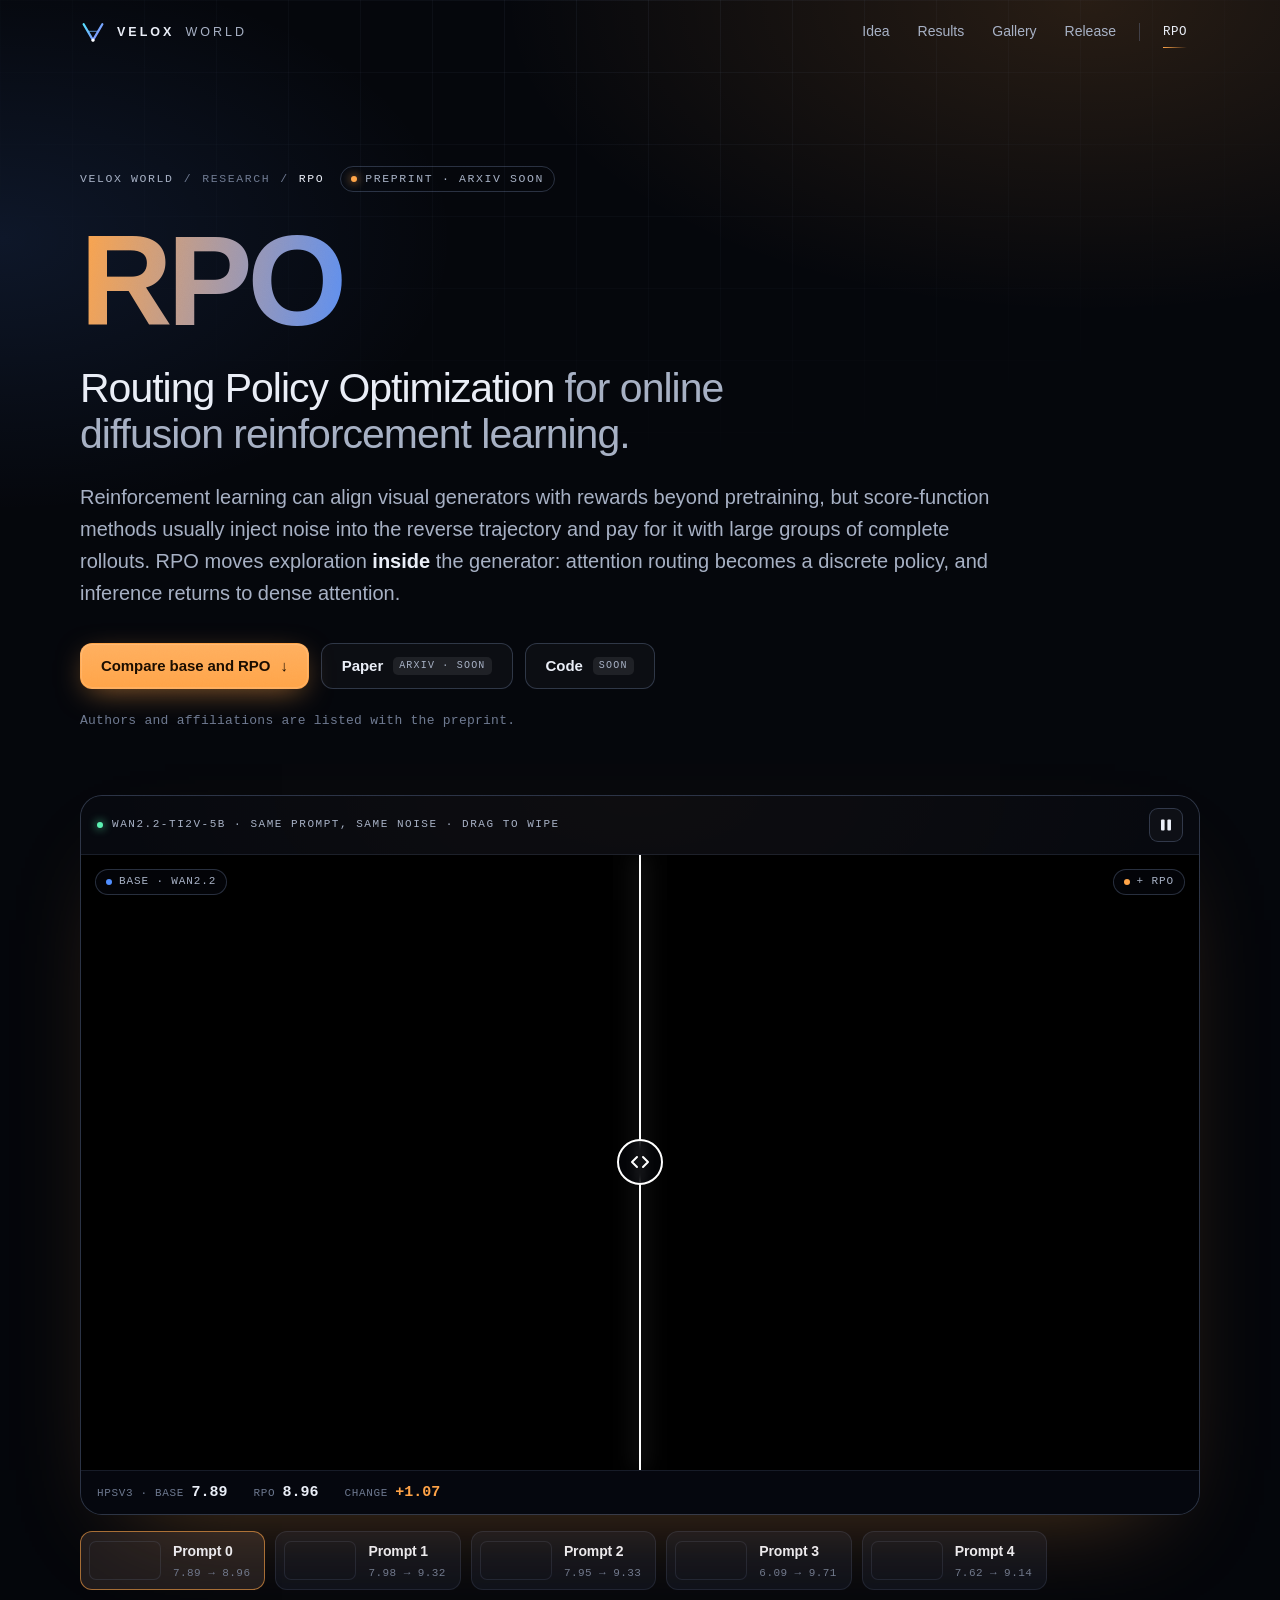
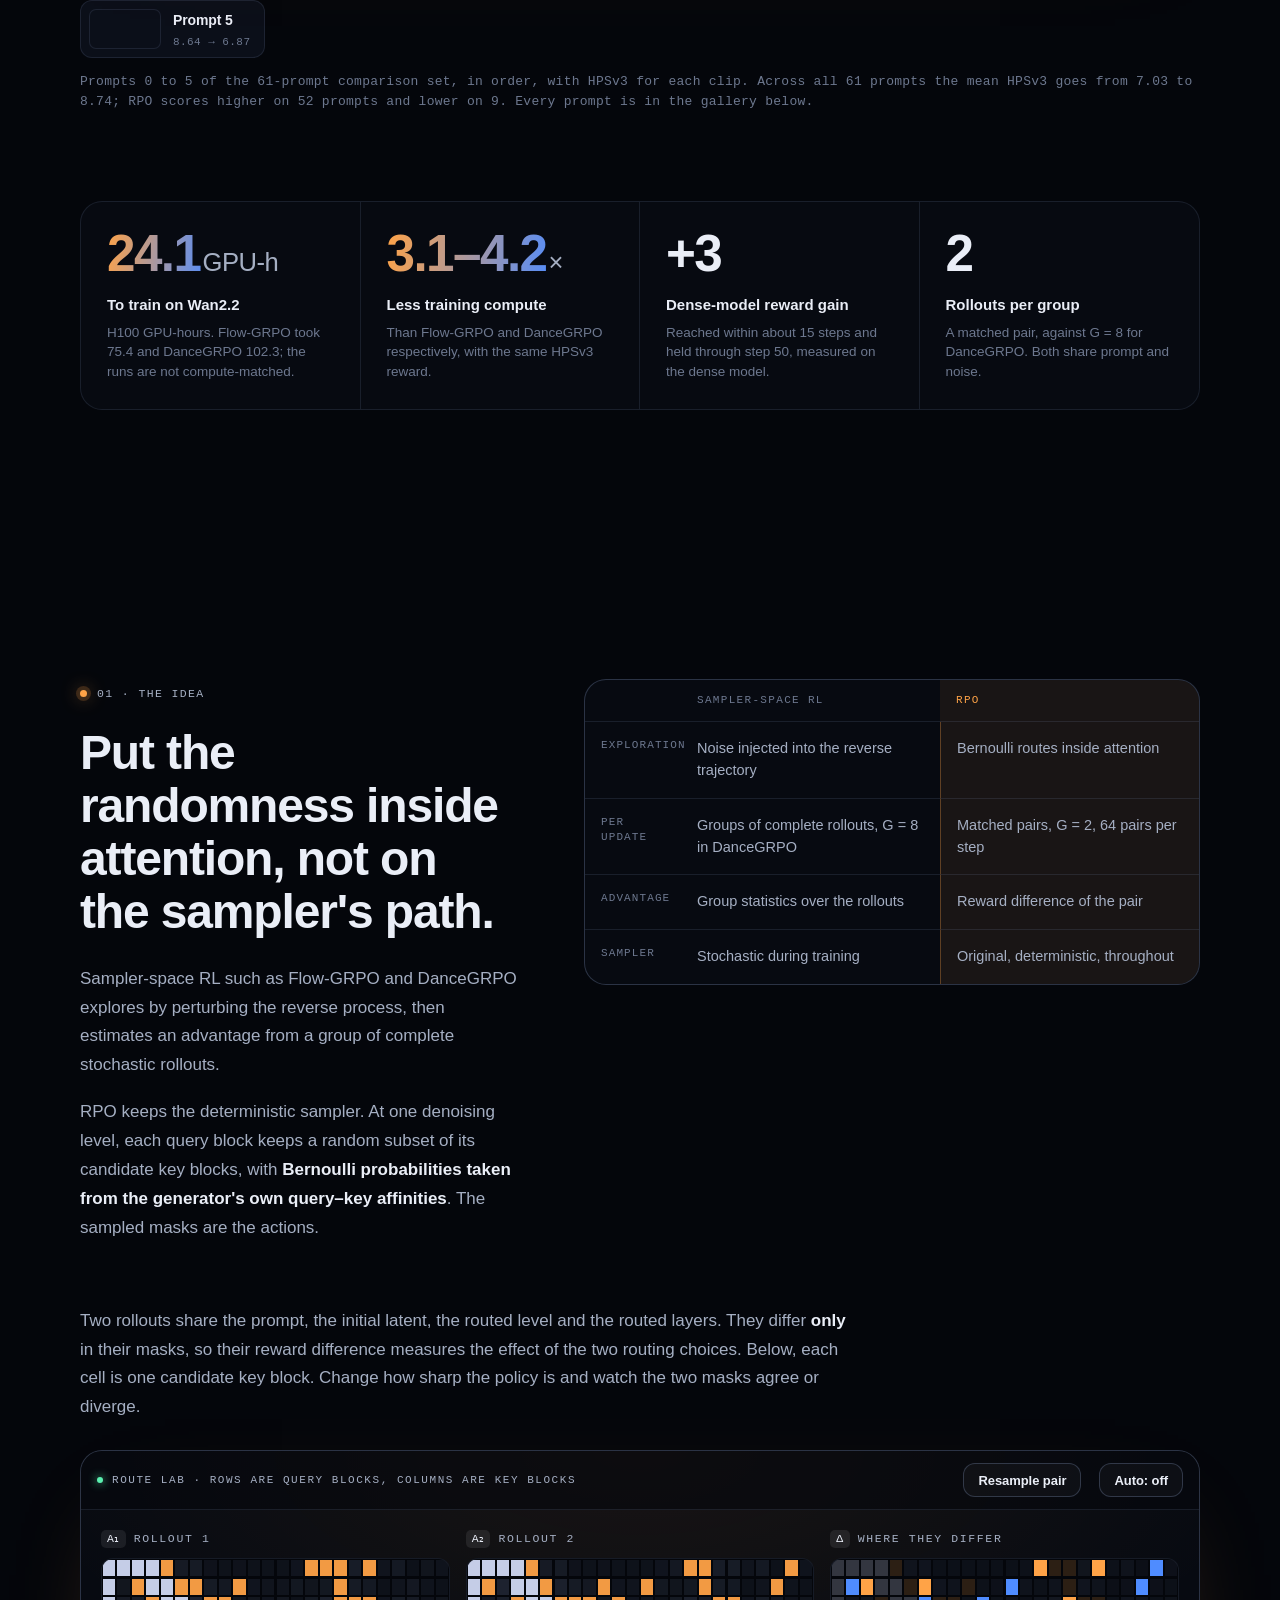
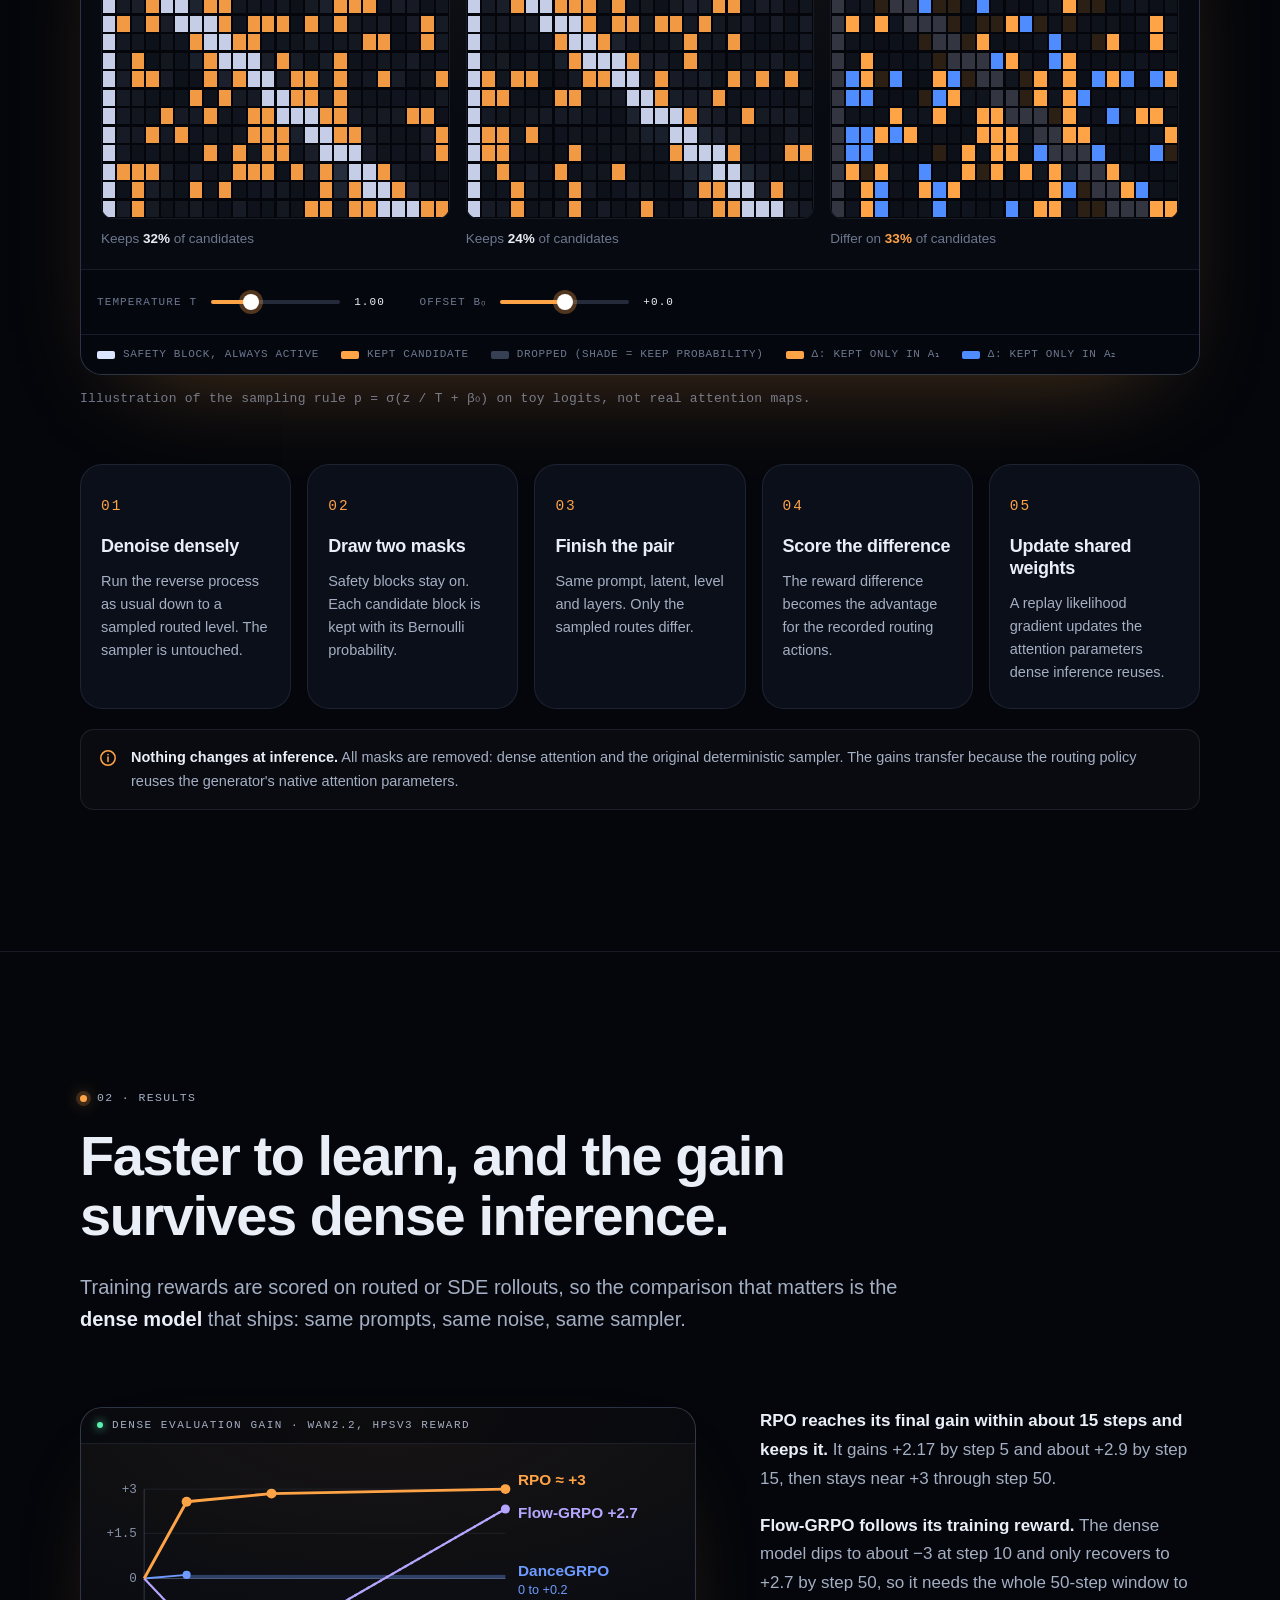
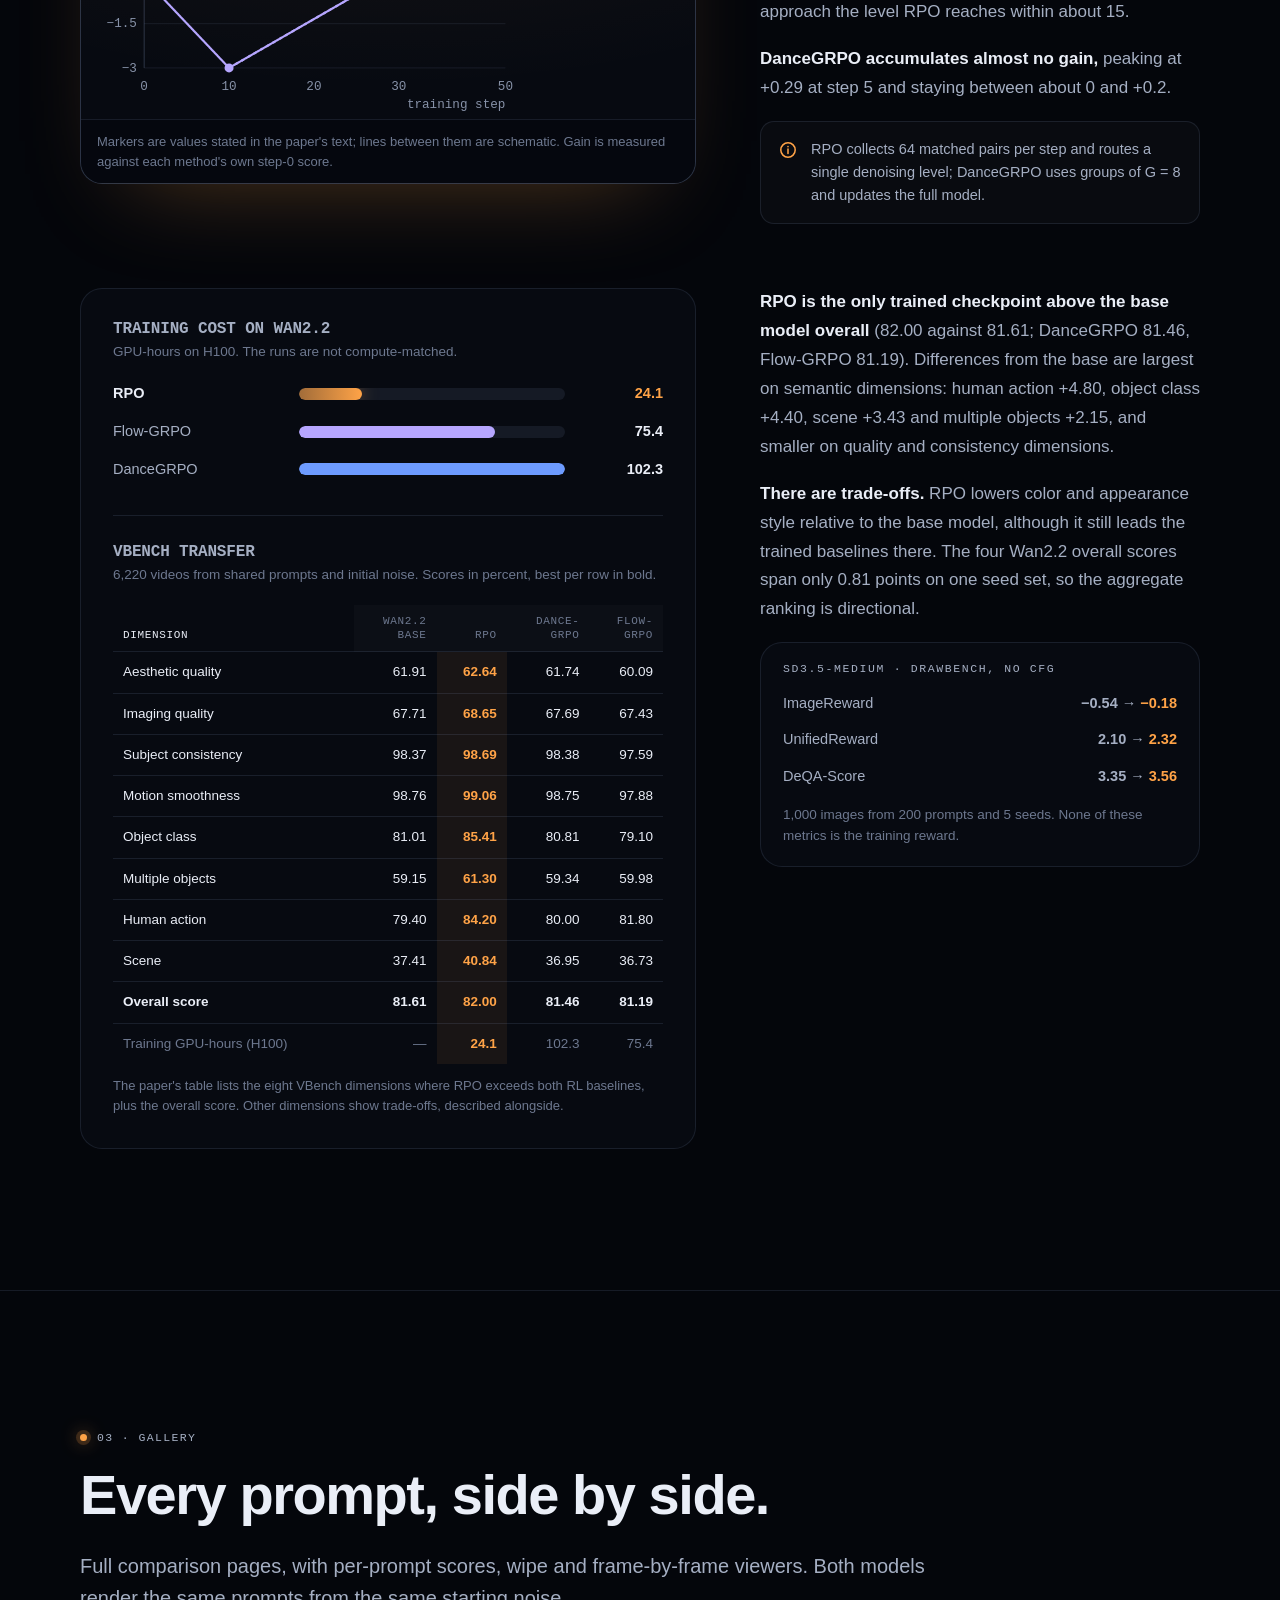
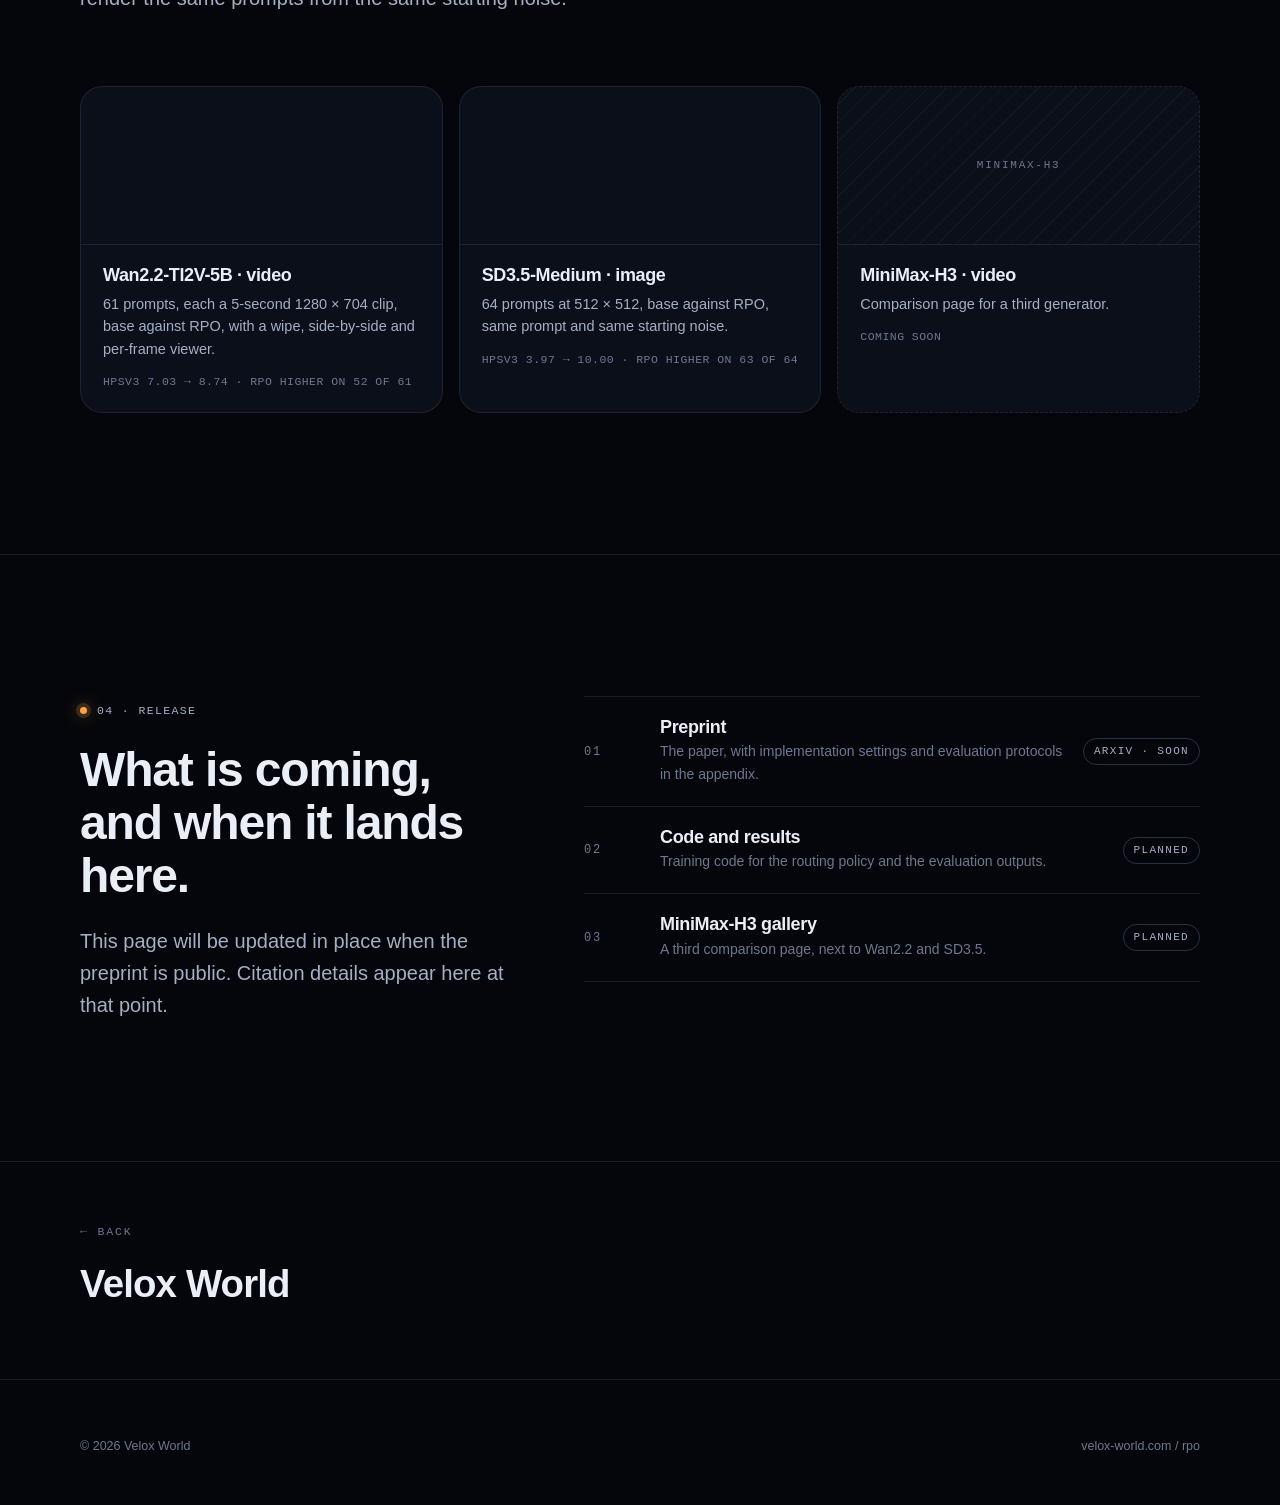
==== rpo/index.html @ 25566b24 "Prepare site for GitHub Pages and Cloudflare R2" ====
<!doctype html>
<html lang="en">
<head>
<meta charset="utf-8">
<meta name="viewport" content="width=device-width, initial-scale=1, viewport-fit=cover">
<title>RPO — Routing Policy Optimization for online diffusion RL · Velox World</title>
<meta name="description" content="Routing Policy Optimization (RPO) turns attention routing into a discrete policy for online diffusion reinforcement learning. Two matched rollouts differ only in their sampled routes; inference restores dense attention and the original sampler. About 3–4× less training compute than Flow-GRPO-style baselines.">
<meta name="theme-color" content="#04060b">
<meta name="color-scheme" content="dark">
<link rel="canonical" href="https://velox-world.com/rpo/">
<link rel="icon" href="https://media.velox-world.com/assets/img/favicon.svg" type="image/svg+xml">

<meta property="og:type" content="article">
<meta property="og:site_name" content="Velox World">
<meta property="og:title" content="RPO: Routing Policy Optimization for online diffusion RL">
<meta property="og:description" content="Explore inside the generator, not the sampler. Attention routing as a discrete policy, with dense inference restored.">
<meta property="og:url" content="https://velox-world.com/rpo/">
<meta property="og:image" content="https://media.velox-world.com/assets/img/og-rpo.png">
<meta name="twitter:card" content="summary_large_image">
<meta name="twitter:title" content="RPO: Routing Policy Optimization for online diffusion RL">
<meta name="twitter:description" content="Explore inside the generator, not the sampler. Attention routing as a discrete policy, with dense inference restored.">
<meta name="twitter:image" content="https://media.velox-world.com/assets/img/og-rpo.png">

<script type="application/ld+json">
{
  "@context": "https://schema.org",
  "@type": "WebPage",
  "url": "https://velox-world.com/rpo/",
  "name": "RPO: Routing Policy Optimization for online diffusion RL",
  "isPartOf": { "@type": "WebSite", "url": "https://velox-world.com/", "name": "Velox World" },
  "mainEntity": {
    "@type": "ScholarlyArticle",
    "headline": "Routing Policy Optimization for Online Diffusion Reinforcement Learning",
    "description": "Attention routing as a discrete policy: two matched rollouts differ only in their sampled attention routes, and inference restores dense attention with the original sampler.",
    "inLanguage": "en",
    "publisher": { "@type": "Organization", "name": "Velox World", "url": "https://velox-world.com/" }
  }
}
</script>

<link rel="stylesheet" href="../assets/css/site.css">
<link rel="stylesheet" href="../assets/css/project.css">
</head>
<body data-theme="rpo">
<a class="skip" href="#main">Skip to content</a>
<div class="progress" aria-hidden="true"></div>

<header class="nav">
  <div class="wrap nav-in">
    <a class="brand" href="../" aria-label="Velox World — home">
      <svg viewBox="0 0 32 32" fill="none" aria-hidden="true">
        <defs><linearGradient id="lg" x1="4" y1="6" x2="28" y2="26" gradientUnits="userSpaceOnUse"><stop stop-color="#52e0ff"/><stop offset="1" stop-color="#8c7bff"/></linearGradient></defs>
        <path d="M4.5 6.5 16 26 27.5 6.5" stroke="url(#lg)" stroke-width="2.8" stroke-linecap="round" stroke-linejoin="round"/>
        <path d="M9.6 15.2h12.8" stroke="url(#lg)" stroke-width="1.7" stroke-linecap="round" opacity=".6"/>
        <circle cx="16" cy="26" r="1.9" fill="#fff"/>
      </svg>
      Velox <span>World</span>
    </a>
    <nav class="nav-links" aria-label="Primary">
      <a href="#idea">Idea</a>
      <a href="#results">Results</a>
      <a href="#gallery">Gallery</a>
      <a href="#release">Release</a>
      <i class="sep" aria-hidden="true"></i>
      <a class="proj keep" href="./" aria-current="page">RPO</a>
    </nav>
  </div>
</header>

<main id="main">
  <!-- ============ HERO ============ -->
  <section class="p-hero">
    <div class="blueprint" aria-hidden="true"></div>
    <div class="wrap">
      <p class="crumbs rv"><a href="../">Velox World</a><span>/</span><span>Research</span><span>/</span><span style="color:var(--text)">RPO</span><span class="state"><i></i>Preprint · arXiv soon</span></p>
      <h1 class="p-title rv" style="--d:60ms"><span class="grad">RPO</span></h1>
      <p class="p-sub rv" style="--d:120ms">Routing Policy Optimization <em>for online diffusion reinforcement learning.</em></p>
      <p class="lead p-lead rv" style="--d:180ms">Reinforcement learning can align visual generators with rewards beyond pretraining, but score-function methods usually inject noise into the reverse trajectory and pay for it with large groups of complete rollouts. RPO moves exploration <b>inside</b> the generator: attention routing becomes a discrete policy, and inference returns to dense attention.</p>
      <div class="p-cta rv" style="--d:240ms">
        <a class="btn primary" href="#viewer">Compare base and RPO <span class="arr" aria-hidden="true">↓</span></a>
        <a class="btn" href="#release">Paper <span class="soon">arXiv · soon</span></a>
        <a class="btn" href="#release">Code <span class="soon">soon</span></a>
      </div>
      <p class="byline rv" style="--d:300ms">Authors and affiliations are listed with the preprint.</p>
    </div>
  </section>

  <!-- ============ A/B VIEWER ============ -->
  <section class="wrap" id="viewer" aria-label="Base model against RPO" style="padding-bottom: clamp(56px, 7vw, 96px)">
    <div class="stage rv">
      <div class="stage-bar">
        <span class="ttl"><i></i>Wan2.2-TI2V-5B · same prompt, same noise · drag to wipe</span>
        <span class="grow"></span>
        <button type="button" class="iconbtn" id="v-play" aria-pressed="true" aria-label="Pause clip">
          <svg viewBox="0 0 14 14" fill="currentColor"><rect x="2" y="1.5" width="3.6" height="11" rx="1"/><rect x="8.4" y="1.5" width="3.6" height="11" rx="1"/></svg>
        </button>
      </div>
      <div class="wipe" id="v-wipe">
        <canvas id="v-canvas" width="1280" height="704" role="img" aria-label="Video frame. Left of the line: the base Wan2.2 model. Right of the line: the same model after RPO."></canvas>
        <span class="chip tagA"><i class="d" style="--c:#4f8cff"></i>Base · Wan2.2</span>
        <span class="chip tagB"><i class="d" style="--c:#ffa347"></i>+ RPO</span>
        <i class="rule"></i>
        <i class="grip" aria-hidden="true"><svg viewBox="0 0 22 22" fill="none" stroke="#fff" stroke-width="2" stroke-linecap="round" stroke-linejoin="round"><path d="M8 6 3 11l5 5M14 6l5 5-5 5"/></svg></i>
        <input type="range" id="v-x" min="0" max="1000" value="500" aria-label="Wipe position. Left shows the base model, right shows RPO.">
      </div>
      <div class="stage-foot">
        <div class="score-line" style="width:100%">
          <span>HPSv3 · base <b id="v-base">7.89</b></span>
          <span>RPO <b id="v-rpo">8.96</b></span>
          <span>change <b class="g" id="v-gain">+1.07</b></span>
        </div>
      </div>
    </div>
    <video id="v-video" class="vsrc" muted loop playsinline preload="none" aria-hidden="true" tabindex="-1"></video>

    <div class="clip-tabs rv" id="v-tabs" role="tablist" aria-label="Choose a prompt">
      <button type="button" class="clip-tab" role="tab" aria-selected="true" data-n="0000" data-base="7.89" data-rpo="8.96" data-gain="+1.07">
        <span class="th" style="background-image:url('https://media.velox-world.com/rpo/wan2.2/posters/0000.jpg')"></span><span class="meta"><b>Prompt 0</b><small>7.89 → 8.96</small></span>
      </button>
      <button type="button" class="clip-tab" role="tab" aria-selected="false" data-n="0001" data-base="7.98" data-rpo="9.32" data-gain="+1.34">
        <span class="th" style="background-image:url('https://media.velox-world.com/rpo/wan2.2/posters/0001.jpg')"></span><span class="meta"><b>Prompt 1</b><small>7.98 → 9.32</small></span>
      </button>
      <button type="button" class="clip-tab" role="tab" aria-selected="false" data-n="0002" data-base="7.95" data-rpo="9.33" data-gain="+1.38">
        <span class="th" style="background-image:url('https://media.velox-world.com/rpo/wan2.2/posters/0002.jpg')"></span><span class="meta"><b>Prompt 2</b><small>7.95 → 9.33</small></span>
      </button>
      <button type="button" class="clip-tab" role="tab" aria-selected="false" data-n="0003" data-base="6.09" data-rpo="9.71" data-gain="+3.62">
        <span class="th" style="background-image:url('https://media.velox-world.com/rpo/wan2.2/posters/0003.jpg')"></span><span class="meta"><b>Prompt 3</b><small>6.09 → 9.71</small></span>
      </button>
      <button type="button" class="clip-tab" role="tab" aria-selected="false" data-n="0004" data-base="7.62" data-rpo="9.14" data-gain="+1.52">
        <span class="th" style="background-image:url('https://media.velox-world.com/rpo/wan2.2/posters/0004.jpg')"></span><span class="meta"><b>Prompt 4</b><small>7.62 → 9.14</small></span>
      </button>
      <button type="button" class="clip-tab" role="tab" aria-selected="false" data-n="0005" data-base="8.64" data-rpo="6.87" data-gain="−1.77">
        <span class="th" style="background-image:url('https://media.velox-world.com/rpo/wan2.2/posters/0005.jpg')"></span><span class="meta"><b>Prompt 5</b><small>8.64 → 6.87</small></span>
      </button>
    </div>
    <p class="byline" style="margin-top:14px">Prompts 0 to 5 of the 61-prompt comparison set, in order, with HPSv3 for each clip. Across all 61 prompts the mean HPSv3 goes from 7.03 to 8.74; RPO scores higher on 52 prompts and lower on 9. Every prompt is in the gallery below.</p>
  </section>

  <!-- ============ HEADLINE NUMBERS ============ -->
  <section class="wrap" style="padding-bottom: clamp(80px, 10vw, 140px)">
    <div class="stats rv">
      <div class="stat">
        <div class="v"><span class="grad">24.1</span><small>GPU-h</small></div>
        <p class="k">To train on Wan2.2</p>
        <p class="d">H100 GPU-hours. Flow-GRPO took 75.4 and DanceGRPO 102.3; the runs are not compute-matched.</p>
      </div>
      <div class="stat">
        <div class="v"><span class="grad">3.1–4.2</span><small>×</small></div>
        <p class="k">Less training compute</p>
        <p class="d">Than Flow-GRPO and DanceGRPO respectively, with the same HPSv3 reward.</p>
      </div>
      <div class="stat">
        <div class="v">+3</div>
        <p class="k">Dense-model reward gain</p>
        <p class="d">Reached within about 15 steps and held through step 50, measured on the dense model.</p>
      </div>
      <div class="stat">
        <div class="v">2</div>
        <p class="k">Rollouts per group</p>
        <p class="d">A matched pair, against G = 8 for DanceGRPO. Both share prompt and noise.</p>
      </div>
    </div>
  </section>

  <!-- ============ 01 IDEA ============ -->
  <section class="section" id="idea">
    <div class="wrap">
      <div class="split">
        <div class="rv">
          <p class="eyebrow"><i></i>01 · The idea</p>
          <h2 style="margin-top:22px;font-size:clamp(30px,3.8vw,48px);letter-spacing:-0.024em;line-height:1.1;text-wrap:balance">Put the randomness inside attention, not on the sampler's path.</h2>
          <div class="prose" style="margin-top:26px">
            <p>Sampler-space RL such as Flow-GRPO and DanceGRPO explores by perturbing the reverse process, then estimates an advantage from a group of complete stochastic rollouts.</p>
            <p>RPO keeps the deterministic sampler. At one denoising level, each query block keeps a random subset of its candidate key blocks, with <b>Bernoulli probabilities taken from the generator's own query–key affinities</b>. The sampled masks are the actions.</p>
          </div>
        </div>

        <div class="compare rv" style="--d:100ms" role="table" aria-label="Sampler-space RL compared with RPO">
          <div class="c-head" role="row"><span role="columnheader"></span><span role="columnheader">Sampler-space RL</span><span role="columnheader" class="us">RPO</span></div>
          <div class="c-row" role="row"><span class="k" role="rowheader">Exploration</span><span role="cell">Noise injected into the reverse trajectory</span><span role="cell" class="us">Bernoulli routes inside attention</span></div>
          <div class="c-row" role="row"><span class="k" role="rowheader">Per update</span><span role="cell">Groups of complete rollouts, G = 8 in DanceGRPO</span><span role="cell" class="us">Matched pairs, G = 2, 64 pairs per step</span></div>
          <div class="c-row" role="row"><span class="k" role="rowheader">Advantage</span><span role="cell">Group statistics over the rollouts</span><span role="cell" class="us">Reward difference of the pair</span></div>
          <div class="c-row" role="row"><span class="k" role="rowheader">Sampler</span><span role="cell">Stochastic during training</span><span role="cell" class="us">Original, deterministic, throughout</span></div>
        </div>
      </div>

      <div class="prose rv" style="margin-top:clamp(36px,5vw,64px);max-width:46em">
        <p>Two rollouts share the prompt, the initial latent, the routed level and the routed layers. They differ <b>only</b> in their masks, so their reward difference measures the effect of the two routing choices. Below, each cell is one candidate key block. Change how sharp the policy is and watch the two masks agree or diverge.</p>
      </div>

      <div class="stage rv" style="margin-top:28px">
        <div class="stage-bar">
          <span class="ttl"><i></i>Route lab · rows are query blocks, columns are key blocks</span>
          <span class="grow"></span>
          <button type="button" class="btn" id="m-resample" style="--h:34px;font-size:13px;padding:0 14px">Resample pair</button>
          <button type="button" class="btn" id="m-auto" aria-pressed="false" style="--h:34px;font-size:13px;padding:0 14px">Auto: off</button>
        </div>
        <div style="padding:20px">
          <div class="mask-lab">
            <div class="mask-cell"><h5><span class="tag">a₁</span>Rollout 1</h5><canvas id="m-a1" aria-label="Sampled routing mask for rollout 1"></canvas><p>Keeps <b id="m-k1" style="color:var(--text)">—</b> of candidates</p></div>
            <div class="mask-cell"><h5><span class="tag">a₂</span>Rollout 2</h5><canvas id="m-a2" aria-label="Sampled routing mask for rollout 2"></canvas><p>Keeps <b id="m-k2" style="color:var(--text)">—</b> of candidates</p></div>
            <div class="mask-cell"><h5><span class="tag">Δ</span>Where they differ</h5><canvas id="m-diff" aria-label="Cells where the two masks disagree"></canvas><p>Differ on <b id="m-d" style="color:var(--amber)">—</b> of candidates</p></div>
          </div>
        </div>
        <div class="ctl-row">
          <label class="ctl" for="m-T">Temperature T <input id="m-T" type="range" min="0.4" max="2.5" step="0.05" value="1"><output id="m-Tv">1.00</output></label>
          <label class="ctl" for="m-b">Offset β₀ <input id="m-b" type="range" min="-2" max="2" step="0.1" value="0"><output id="m-bv">+0.0</output></label>
        </div>
        <div class="stage-foot">
          <span class="key"><i style="--c:#dbe4ff"></i>Safety block, always active</span>
          <span class="key"><i style="--c:#ffa347"></i>Kept candidate</span>
          <span class="key"><i style="--c:rgba(148,170,215,.35)"></i>Dropped (shade = keep probability)</span>
          <span class="key"><i style="--c:#ffa347"></i>Δ: kept only in a₁</span>
          <span class="key"><i style="--c:#4f8cff"></i>Δ: kept only in a₂</span>
        </div>
      </div>
      <p class="byline" style="margin-top:14px">Illustration of the sampling rule p = σ(z / T + β₀) on toy logits, not real attention maps.</p>

      <div class="steps five" style="margin-top:56px">
        <div class="step rv">
          <p class="n">01</p>
          <h3>Denoise densely</h3>
          <p>Run the reverse process as usual down to a sampled routed level. The sampler is untouched.</p>
        </div>
        <div class="step rv" style="--d:60ms">
          <p class="n">02</p>
          <h3>Draw two masks</h3>
          <p>Safety blocks stay on. Each candidate block is kept with its Bernoulli probability.</p>
        </div>
        <div class="step rv" style="--d:120ms">
          <p class="n">03</p>
          <h3>Finish the pair</h3>
          <p>Same prompt, latent, level and layers. Only the sampled routes differ.</p>
        </div>
        <div class="step rv" style="--d:180ms">
          <p class="n">04</p>
          <h3>Score the difference</h3>
          <p>The reward difference becomes the advantage for the recorded routing actions.</p>
        </div>
        <div class="step rv" style="--d:240ms">
          <p class="n">05</p>
          <h3>Update shared weights</h3>
          <p>A replay likelihood gradient updates the attention parameters dense inference reuses.</p>
        </div>
      </div>

      <div class="note rv" style="margin-top:20px">
        <svg viewBox="0 0 20 20" fill="none" stroke="currentColor" stroke-width="1.7" aria-hidden="true"><circle cx="10" cy="10" r="8"/><path d="M10 9v5M10 6.2v.1" stroke-linecap="round"/></svg>
        <p><b>Nothing changes at inference.</b> All masks are removed: dense attention and the original deterministic sampler. The gains transfer because the routing policy reuses the generator's native attention parameters.</p>
      </div>
    </div>
  </section>

  <!-- ============ 02 RESULTS ============ -->
  <section class="section" id="results">
    <div class="wrap">
      <div class="sec-head rv">
        <p class="eyebrow"><i></i>02 · Results</p>
        <h2>Faster to learn, and the gain survives dense inference.</h2>
        <p class="lead">Training rewards are scored on routed or SDE rollouts, so the comparison that matters is the <b>dense model</b> that ships: same prompts, same noise, same sampler.</p>
      </div>

      <div class="split flip">
        <div class="stage rv">
          <div class="stage-bar"><span class="ttl"><i></i>Dense evaluation gain · Wan2.2, HPSv3 reward</span></div>
          <div style="padding: 18px 18px 8px">
            <svg viewBox="0 0 640 276" id="gain-svg" role="img" aria-label="Dense evaluation reward gain over each method's own step zero, over 50 training steps. RPO reaches about +3 within 15 steps and holds. Flow-GRPO dips to about −3 at step 10 and recovers to +2.7 at step 50. DanceGRPO stays near zero.">
              <g stroke="rgba(148,170,215,.12)"><path d="M50 30H450M50 79H450M50 179H450M50 228H450"/></g>
              <path d="M50 129H450" stroke="rgba(148,170,215,.45)"/>
              <path d="M50 30V228" stroke="rgba(148,170,215,.3)"/>
              <g fill="#8792a8" font-family="ui-monospace,Menlo,monospace" font-size="14" text-anchor="end">
                <text x="42" y="34">+3</text><text x="42" y="83">+1.5</text><text x="42" y="133">0</text><text x="42" y="183">−1.5</text><text x="42" y="232">−3</text>
              </g>
              <g fill="#8792a8" font-family="ui-monospace,Menlo,monospace" font-size="14" text-anchor="middle">
                <text x="50" y="252">0</text><text x="144" y="252">10</text><text x="238" y="252">20</text><text x="332" y="252">30</text><text x="450" y="252">50</text>
              </g>
              <text x="450" y="272" fill="#8792a8" font-family="ui-monospace,Menlo,monospace" font-size="14" text-anchor="end">training step</text>
              <!-- DanceGRPO: peak then a 0..+0.2 band -->
              <rect x="97" y="125" width="353" height="4" fill="#6d9bff" opacity=".35"/>
              <path d="M50 129 97 125" stroke="#6d9bff" stroke-width="2" fill="none"/>
              <circle cx="97" cy="125" r="4.5" fill="#6d9bff"/>
              <!-- Flow-GRPO -->
              <path d="M50 129 144 228 450 52" stroke="#b6a6ff" stroke-width="2.4" fill="none" stroke-dasharray="1 0"/>
              <path d="M144 228 450 52" stroke="#b6a6ff" stroke-width="2.4" fill="none" stroke-dasharray="3 5"/>
              <circle cx="144" cy="228" r="5" fill="#b6a6ff"/><circle cx="450" cy="52" r="5" fill="#b6a6ff"/>
              <!-- RPO -->
              <path d="M50 129 97 44 191 35 450 30" stroke="#ffa347" stroke-width="3.2" fill="none"/>
              <circle cx="97" cy="44" r="5.5" fill="#ffa347"/><circle cx="191" cy="35" r="5.5" fill="#ffa347"/><circle cx="450" cy="30" r="5.5" fill="#ffa347"/>
              <g font-family="-apple-system,'SF Pro Text',Inter,sans-serif" font-size="17" font-weight="600">
                <text x="464" y="26" fill="#ffa347">RPO ≈ +3</text>
                <text x="464" y="62" fill="#b6a6ff">Flow-GRPO +2.7</text>
                <text x="464" y="126" fill="#6d9bff">DanceGRPO</text>
                <text x="464" y="146" fill="#6d9bff" font-size="14" font-weight="500">0 to +0.2</text>
              </g>
            </svg>
          </div>
          <div class="stage-foot">
            <span style="text-transform:none;letter-spacing:0;font:400 13px/1.5 var(--sans)">Markers are values stated in the paper's text; lines between them are schematic. Gain is measured against each method's own step-0 score.</span>
          </div>
        </div>

        <div class="prose rv" style="--d:100ms">
          <p><b>RPO reaches its final gain within about 15 steps and keeps it.</b> It gains +2.17 by step 5 and about +2.9 by step 15, then stays near +3 through step 50.</p>
          <p><b>Flow-GRPO follows its training reward.</b> The dense model dips to about −3 at step 10 and only recovers to +2.7 by step 50, so it needs the whole 50-step window to approach the level RPO reaches within about 15.</p>
          <p><b>DanceGRPO accumulates almost no gain,</b> peaking at +0.29 at step 5 and staying between about 0 and +0.2.</p>
          <div class="note">
            <svg viewBox="0 0 20 20" fill="none" stroke="currentColor" stroke-width="1.7" aria-hidden="true"><circle cx="10" cy="10" r="8"/><path d="M10 9v5M10 6.2v.1" stroke-linecap="round"/></svg>
            <p>RPO collects 64 matched pairs per step and routes a single denoising level; DanceGRPO uses groups of G = 8 and updates the full model.</p>
          </div>
        </div>
      </div>

      <div class="split flip" style="margin-top:clamp(40px,5vw,72px)">
        <div class="panel rv">
          <div class="bar-group">
            <h4>Training cost on Wan2.2</h4>
            <p class="sub">GPU-hours on H100. The runs are not compute-matched.</p>
            <div class="bars">
              <div class="bar-row best"><span class="lab"><b>RPO</b></span><div class="bar"><i style="--w:23.6%"></i></div><span class="val num">24.1</span></div>
              <div class="bar-row"><span class="lab">Flow-GRPO</span><div class="bar"><i style="--w:73.7%;--c:#b6a6ff"></i></div><span class="val num">75.4</span></div>
              <div class="bar-row"><span class="lab">DanceGRPO</span><div class="bar"><i style="--w:100%;--c:#6d9bff"></i></div><span class="val num">102.3</span></div>
            </div>
          </div>
          <div class="bar-group">
            <h4>VBench transfer</h4>
            <p class="sub">6,220 videos from shared prompts and initial noise. Scores in percent, best per row in bold.</p>
            <div class="table-scroll">
              <table class="wb mini">
                <thead><tr><th class="m" scope="col">Dimension</th><th scope="col">Wan2.2<br>base</th><th scope="col">RPO</th><th scope="col">Dance-<br>GRPO</th><th scope="col">Flow-<br>GRPO</th></tr></thead>
                <tbody>
                  <tr><th scope="row">Aesthetic quality</th><td>61.91</td><td><b>62.64</b></td><td>61.74</td><td>60.09</td></tr>
                  <tr><th scope="row">Imaging quality</th><td>67.71</td><td><b>68.65</b></td><td>67.69</td><td>67.43</td></tr>
                  <tr><th scope="row">Subject consistency</th><td>98.37</td><td><b>98.69</b></td><td>98.38</td><td>97.59</td></tr>
                  <tr><th scope="row">Motion smoothness</th><td>98.76</td><td><b>99.06</b></td><td>98.75</td><td>97.88</td></tr>
                  <tr><th scope="row">Object class</th><td>81.01</td><td><b>85.41</b></td><td>80.81</td><td>79.10</td></tr>
                  <tr><th scope="row">Multiple objects</th><td>59.15</td><td><b>61.30</b></td><td>59.34</td><td>59.98</td></tr>
                  <tr><th scope="row">Human action</th><td>79.40</td><td><b>84.20</b></td><td>80.00</td><td>81.80</td></tr>
                  <tr><th scope="row">Scene</th><td>37.41</td><td><b>40.84</b></td><td>36.95</td><td>36.73</td></tr>
                  <tr class="tot"><th scope="row">Overall score</th><td>81.61</td><td><b>82.00</b></td><td>81.46</td><td>81.19</td></tr>
                  <tr class="gpu"><th scope="row">Training GPU-hours (H100)</th><td>—</td><td><b>24.1</b></td><td>102.3</td><td>75.4</td></tr>
                </tbody>
              </table>
            </div>
            <p class="cap" style="margin-top:12px;font-size:13px;color:var(--text-3)">The paper's table lists the eight VBench dimensions where RPO exceeds both RL baselines, plus the overall score. Other dimensions show trade-offs, described alongside.</p>
          </div>
        </div>

        <div class="prose rv" style="--d:100ms">
          <p><b>RPO is the only trained checkpoint above the base model overall</b> (82.00 against 81.61; DanceGRPO 81.46, Flow-GRPO 81.19). Differences from the base are largest on semantic dimensions: human action +4.80, object class +4.40, scene +3.43 and multiple objects +2.15, and smaller on quality and consistency dimensions.</p>
          <p><b>There are trade-offs.</b> RPO lowers color and appearance style relative to the base model, although it still leads the trained baselines there. The four Wan2.2 overall scores span only 0.81 points on one seed set, so the aggregate ranking is directional.</p>
          <div class="panel" style="padding:20px 22px">
            <h4>SD3.5-Medium · DrawBench, no CFG</h4>
            <div class="bars" style="margin-top:16px;gap:12px">
              <div class="bar-row" style="grid-template-columns:minmax(120px,1fr) auto"><span class="lab">ImageReward</span><span class="val num" style="text-align:right">−0.54 → <span style="color:var(--accent)">−0.18</span></span></div>
              <div class="bar-row" style="grid-template-columns:minmax(120px,1fr) auto"><span class="lab">UnifiedReward</span><span class="val num" style="text-align:right">2.10 → <span style="color:var(--accent)">2.32</span></span></div>
              <div class="bar-row" style="grid-template-columns:minmax(120px,1fr) auto"><span class="lab">DeQA-Score</span><span class="val num" style="text-align:right">3.35 → <span style="color:var(--accent)">3.56</span></span></div>
            </div>
            <p class="cap">1,000 images from 200 prompts and 5 seeds. None of these metrics is the training reward.</p>
          </div>
        </div>
      </div>
    </div>
  </section>

  <!-- ============ 03 GALLERY ============ -->
  <section class="section" id="gallery">
    <div class="wrap">
      <div class="sec-head rv">
        <p class="eyebrow"><i></i>03 · Gallery</p>
        <h2>Every prompt, side by side.</h2>
        <p class="lead">Full comparison pages, with per-prompt scores, wipe and frame-by-frame viewers. Both models render the same prompts from the same starting noise.</p>
      </div>

      <div class="gallery-links">
        <a class="g-card rv" href="wan2.2/">
          <div class="th dual">
            <span style="background-image:url('https://media.velox-world.com/rpo/wan2.2/posters/0000.jpg');background-size:auto 100%;background-position:0 0;background-repeat:no-repeat"></span>
            <span style="background-image:url('https://media.velox-world.com/rpo/wan2.2/posters/0000.jpg');background-size:auto 100%;background-position:100% 0;background-repeat:no-repeat"></span>
          </div>
          <div class="tx">
            <h4>Wan2.2-TI2V-5B · video</h4>
            <p>61 prompts, each a 5-second 1280 × 704 clip, base against RPO, with a wipe, side-by-side and per-frame viewer.</p>
            <p class="m">HPSv3 7.03 → 8.74 · RPO higher on 52 of 61</p>
          </div>
        </a>
        <a class="g-card rv" style="--d:80ms" href="sd3.5/">
          <div class="th dual">
            <span style="background-image:url('https://media.velox-world.com/rpo/sd3.5/base/0000.png')"></span>
            <span style="background-image:url('https://media.velox-world.com/rpo/sd3.5/rpo/0000.png')"></span>
          </div>
          <div class="tx">
            <h4>SD3.5-Medium · image</h4>
            <p>64 prompts at 512 × 512, base against RPO, same prompt and same starting noise.</p>
            <p class="m">HPSv3 3.97 → 10.00 · RPO higher on 63 of 64</p>
          </div>
        </a>
        <div class="g-card soon rv" style="--d:160ms" aria-label="MiniMax-H3 gallery, coming soon">
          <div class="th">MiniMax-H3</div>
          <div class="tx">
            <h4>MiniMax-H3 · video</h4>
            <p>Comparison page for a third generator.</p>
            <p class="m">Coming soon</p>
          </div>
        </div>
      </div>

    </div>
  </section>

  <!-- ============ 04 RELEASE ============ -->
  <section class="section" id="release">
    <div class="wrap">
      <div class="split">
        <div class="rv">
          <p class="eyebrow"><i></i>04 · Release</p>
          <h2 style="margin-top:22px;font-size:clamp(30px,3.8vw,48px);letter-spacing:-0.024em;line-height:1.1">What is coming, and when it lands here.</h2>
          <p class="lead" style="margin-top:22px">This page will be updated in place when the preprint is public. Citation details appear here at that point.</p>
        </div>
        <div class="release rv" style="--d:100ms">
          <div class="rel-row"><span class="i">01</span><div><h4>Preprint</h4><p>The paper, with implementation settings and evaluation protocols in the appendix.</p></div><span class="st">arXiv · soon</span></div>
          <div class="rel-row"><span class="i">02</span><div><h4>Code and results</h4><p>Training code for the routing policy and the evaluation outputs.</p></div><span class="st">Planned</span></div>
          <div class="rel-row"><span class="i">03</span><div><h4>MiniMax-H3 gallery</h4><p>A third comparison page, next to Wan2.2 and SD3.5.</p></div><span class="st">Planned</span></div>
        </div>
      </div>
    </div>
  </section>

  <div class="pager-wrap">
    <nav class="pager wrap one" aria-label="Site">
      <a href="../"><small>← Back</small><b>Velox World</b></a>
    </nav>
  </div>
</main>

<footer class="foot">
  <div class="wrap">
    <div class="foot-base" style="margin-top:0;padding-top:0;border:0">
      <span>© 2026 Velox World</span>
      <span><a href="../">velox-world.com</a> / rpo</span>
    </div>
  </div>
</footer>

<script src="../assets/js/site.js"></script>
<script src="demo.js"></script>
</body>
</html>
---- assets/css/site.css ----
/* ==========================================================================
   Velox World — design system
   Dark, instrument-panel aesthetic: near-black blue ground, hairline rules,
   mono HUD labels, one cool accent per project.
   No external fonts or libraries; everything here is self-contained.
   ========================================================================== */

:root {
  color-scheme: dark;

  /* ground */
  --bg: #04060b;
  --bg-1: #070a11;
  --bg-2: #0b0f19;
  --bg-3: #111827;

  /* rules + text */
  --line: rgba(148, 170, 215, 0.13);
  --line-2: rgba(148, 170, 215, 0.26);
  --text: #eaeef7;
  --text-2: #a5afc3;
  --text-3: #6d788f;

  /* palette */
  --cyan: #52e0ff;
  --violet: #8c7bff;
  --amber: #ffa347;
  --blue: #4f8cff;
  --green: #5af0b0;

  /* per-page accent (overridden by body[data-theme]) */
  --accent: var(--cyan);
  --accent-2: var(--violet);
  --accent-ink: #021018;

  --sans: -apple-system, BlinkMacSystemFont, "SF Pro Display", "Inter", "Segoe UI", Roboto, "Helvetica Neue", Arial, sans-serif;
  --mono: ui-monospace, "SF Mono", "JetBrains Mono", "Cascadia Code", Menlo, Consolas, monospace;

  --r: 14px;
  --r-lg: 22px;
  --wrap: 1200px;
  --nav-h: 64px;
  --ease: cubic-bezier(0.2, 0.7, 0.2, 1);
}

body[data-theme="velox"] {
  --accent: var(--cyan);
  --accent-2: var(--violet);
  --accent-ink: #021018;
}
body[data-theme="rpo"] {
  --accent: var(--amber);
  --accent-2: var(--blue);
  --accent-ink: #1a0d00;
}

/* ---------- base ---------- */
*,
*::before,
*::after { box-sizing: border-box; }

html {
  background: var(--bg);
  scroll-behavior: smooth;
  scroll-padding-top: calc(var(--nav-h) + 20px);
  -webkit-text-size-adjust: 100%;
}

body {
  margin: 0;
  background: var(--bg);
  color: var(--text);
  font: 400 16px/1.65 var(--sans);
  -webkit-font-smoothing: antialiased;
  -moz-osx-font-smoothing: grayscale;
  text-rendering: optimizeLegibility;
  font-kerning: normal; font-optical-sizing: auto;
  overflow-x: hidden;
}

/* fine film grain over everything: keeps big dark fields from banding */
body::after {
  content: "";
  position: fixed;
  inset: 0;
  z-index: 900;
  pointer-events: none;
  opacity: 0.05;
  mix-blend-mode: overlay;
  background-image: url("data:image/svg+xml;utf8,<svg xmlns='http://www.w3.org/2000/svg' width='180' height='180'><filter id='n'><feTurbulence type='fractalNoise' baseFrequency='.85' numOctaves='2' stitchTiles='stitch'/><feColorMatrix values='0 0 0 0 1  0 0 0 0 1  0 0 0 0 1  0 0 0 .9 0'/></filter><rect width='100%' height='100%' filter='url(%23n)'/></svg>");
}

img, svg, video, canvas { display: block; max-width: 100%; }
a { color: inherit; text-decoration: none; }
button { font: inherit; color: inherit; cursor: pointer; }
p { margin: 0; }
h1, h2, h3, h4 { margin: 0; font-weight: 600; letter-spacing: -0.018em; line-height: 1.12; }
::selection { background: color-mix(in srgb, var(--accent) 38%, transparent); color: #fff; }
:focus-visible { outline: 2px solid var(--accent); outline-offset: 3px; border-radius: 6px; }

.wrap { width: 100%; max-width: var(--wrap); margin: 0 auto; padding: 0 clamp(20px, 4vw, 40px); }
.mono { font-family: var(--mono); }
.num { font-variant-numeric: tabular-nums; }

.skip {
  position: fixed; left: 16px; top: -60px; z-index: 1000;
  background: var(--accent); color: var(--accent-ink);
  padding: 10px 16px; border-radius: 10px; font-weight: 600;
  transition: top 0.2s var(--ease);
}
.skip:focus { top: 12px; }

/* scroll progress hairline */
.progress {
  position: fixed; top: 0; left: 0; height: 2px; width: 100%; z-index: 80;
  transform-origin: 0 50%; transform: scaleX(0);
  background: linear-gradient(90deg, var(--accent), var(--accent-2));
  pointer-events: none;
}

/* ---------- navigation ---------- */
.nav {
  position: fixed; inset: 0 0 auto 0; z-index: 70;
  border-bottom: 1px solid transparent;
  transition: background 0.3s var(--ease), border-color 0.3s var(--ease);
}
.nav.scrolled {
  background: rgba(4, 6, 11, 0.7);
  -webkit-backdrop-filter: blur(16px) saturate(150%);
  backdrop-filter: blur(16px) saturate(150%);
  border-color: var(--line);
}
.nav-in { height: var(--nav-h); display: flex; align-items: center; gap: 24px; }

.brand {
  display: inline-flex; align-items: center; gap: 11px;
  font-weight: 700; font-size: 12.5px; letter-spacing: 0.24em; text-transform: uppercase;
  white-space: nowrap;
}
.brand svg { width: 26px; height: 26px; flex: none; }
.brand span { color: var(--text-2); font-weight: 500; }

.nav-links { margin-left: auto; display: flex; align-items: center; gap: 2px; }
.nav-links a {
  position: relative;
  padding: 8px 13px; border-radius: 9px;
  font-size: 14px; color: var(--text-2);
  transition: color 0.2s, background 0.2s;
}
.nav-links a:hover { color: var(--text); background: rgba(255, 255, 255, 0.05); }
.nav-links a[aria-current="page"] { color: var(--text); }
.nav-links a[aria-current="page"]::after {
  content: ""; position: absolute; left: 13px; right: 13px; bottom: 2px; height: 1px;
  background: linear-gradient(90deg, var(--accent), transparent);
}
.nav-links .sep { width: 1px; height: 18px; background: var(--line-2); margin: 0 8px; }
.nav-links a.proj { font-family: var(--mono); font-size: 12.5px; letter-spacing: 0.04em; }

/* ---------- type atoms ---------- */
.eyebrow {
  display: inline-flex; align-items: center; gap: 10px;
  font: 500 11.5px/1 var(--mono); letter-spacing: 0.12em; text-transform: uppercase;
  color: var(--text-2);
}
.eyebrow i {
  width: 7px; height: 7px; border-radius: 50%;
  background: var(--accent);
  box-shadow: 0 0 0 4px color-mix(in srgb, var(--accent) 18%, transparent), 0 0 18px var(--accent);
}
.eyebrow.live i { animation: pulse 2.2s ease-in-out infinite; }
@keyframes pulse { 50% { box-shadow: 0 0 0 7px transparent, 0 0 24px var(--accent); } }

.grad {
  background: linear-gradient(100deg, var(--accent) 0%, var(--accent-2) 100%);
  -webkit-background-clip: text; background-clip: text; color: transparent;
  /* tight (negative) letter-spacing pulls the box in from the last glyph, and a text-clipped
     background stops at the box edge; pad the end back out and cancel it with a negative margin */
  padding-inline-end: 0.16em; margin-inline-end: -0.16em;
  -webkit-box-decoration-break: clone; box-decoration-break: clone;
}
.lead { font-size: clamp(17px, 1.6vw, 20px); line-height: 1.6; color: var(--text-2); max-width: 46em; }
.lead b, .lead strong { color: var(--text); font-weight: 600; }

/* ---------- buttons ---------- */
.btn {
  --h: 46px;
  display: inline-flex; align-items: center; gap: 10px;
  height: var(--h); padding: 0 20px; border-radius: 12px;
  font-size: 15px; font-weight: 600; letter-spacing: -0.005em;
  border: 1px solid var(--line-2); background: rgba(255, 255, 255, 0.03); color: var(--text);
  transition: transform 0.25s var(--ease), background 0.25s, border-color 0.25s, box-shadow 0.25s;
  white-space: nowrap;
}
.btn:hover { background: rgba(255, 255, 255, 0.07); border-color: rgba(190, 205, 240, 0.4); transform: translateY(-1px); }
.btn.primary {
  background: linear-gradient(180deg, color-mix(in srgb, var(--accent) 100%, #fff 14%), var(--accent));
  color: var(--accent-ink); border-color: transparent;
  box-shadow: 0 0 0 1px rgba(255, 255, 255, 0.12) inset, 0 8px 30px -8px color-mix(in srgb, var(--accent) 60%, transparent);
}
.btn.primary:hover { box-shadow: 0 0 0 1px rgba(255, 255, 255, 0.2) inset, 0 12px 40px -8px color-mix(in srgb, var(--accent) 80%, transparent); }
.btn .arr { transition: transform 0.25s var(--ease); }
.btn:hover .arr { transform: translateX(3px); }
.btn[aria-disabled="true"] { opacity: 0.55; cursor: default; pointer-events: none; }
.btn .soon {
  font: 500 10px/1 var(--mono); letter-spacing: 0.12em; text-transform: uppercase;
  padding: 4px 6px; border-radius: 5px; background: rgba(255, 255, 255, 0.08); color: var(--text-2);
}

/* ---------- sections ---------- */
.section { position: relative; padding: clamp(80px, 11vw, 150px) 0; }
.section + .section { border-top: 1px solid var(--line); }
.sec-head { display: grid; gap: 22px; max-width: 880px; margin-bottom: clamp(40px, 6vw, 72px); }
.sec-head h2 { font-size: clamp(32px, 4.4vw, 56px); letter-spacing: -0.026em; line-height: 1.08; text-wrap: balance; }
.sec-head .lead { margin-top: 2px; }

/* blueprint grid used as a quiet backdrop */
.blueprint {
  position: absolute; inset: 0; z-index: -1; pointer-events: none;
  background-image:
    linear-gradient(var(--line) 1px, transparent 1px),
    linear-gradient(90deg, var(--line) 1px, transparent 1px);
  background-size: 72px 72px;
  -webkit-mask-image: radial-gradient(ellipse 70% 60% at 50% 30%, #000 0%, transparent 75%);
  mask-image: radial-gradient(ellipse 70% 60% at 50% 30%, #000 0%, transparent 75%);
  opacity: 0.55;
}

/* ---------- cards: gradient hairline + cursor spotlight ---------- */
.card {
  position: relative; isolation: isolate; overflow: hidden;
  border-radius: var(--r-lg);
  border: 1px solid transparent;
  background:
    linear-gradient(var(--bg-2), var(--bg-2)) padding-box,
    linear-gradient(140deg, color-mix(in srgb, var(--accent) 45%, transparent), rgba(148, 170, 215, 0.12) 38%, rgba(148, 170, 215, 0.06) 100%) border-box;
  transition: transform 0.4s var(--ease), box-shadow 0.4s var(--ease);
}
.card::before {
  content: ""; position: absolute; inset: 0; z-index: -1; pointer-events: none;
  background: radial-gradient(420px circle at var(--mx, 50%) var(--my, 0%), color-mix(in srgb, var(--accent) 16%, transparent), transparent 62%);
  opacity: 0; transition: opacity 0.35s;
}
.card:hover::before { opacity: 1; }

/* ---------- reveal on scroll (only when JS is running) ---------- */
.js .rv { opacity: 0; transform: translateY(22px); transition: opacity 0.9s var(--ease), transform 0.9s var(--ease); transition-delay: var(--d, 0ms); }
.js .rv.in { opacity: 1; transform: none; }

/* ---------- footer ---------- */
.foot { border-top: 1px solid var(--line); padding: 56px 0 48px; color: var(--text-3); font-size: 14px; }
.foot-grid { display: grid; grid-template-columns: 1.4fr 1fr 1fr; gap: 40px; }
.foot h4 { font: 500 11.5px/1 var(--mono); letter-spacing: 0.12em; text-transform: uppercase; color: var(--text-2); margin-bottom: 16px; }
.foot ul { list-style: none; margin: 0; padding: 0; display: grid; gap: 10px; }
.foot a:hover { color: var(--text); }
.foot .blurb { max-width: 30em; margin-top: 16px; line-height: 1.6; }
.foot-base { margin-top: 44px; padding-top: 22px; border-top: 1px solid var(--line); display: flex; flex-wrap: wrap; gap: 12px 24px; justify-content: space-between; font-size: 12.5px; }

.chip {
  display: inline-flex; align-items: center; gap: 7px; height: 26px; padding: 0 10px;
  border-radius: 999px; font: 500 11px/1 var(--mono); letter-spacing: 0.08em; text-transform: uppercase;
  background: rgba(4, 6, 11, 0.66); border: 1px solid var(--line-2); color: var(--text-2);
  -webkit-backdrop-filter: blur(6px); backdrop-filter: blur(6px);
}
.chip .d { width: 6px; height: 6px; border-radius: 50%; background: var(--c, var(--accent)); }

/* ==========================================================================
   RESPONSIVE
   ========================================================================== */
@media (max-width: 980px) {
  .foot-grid { grid-template-columns: 1fr 1fr; }
  .foot-grid > :first-child { grid-column: 1 / -1; }
}
@media (max-width: 720px) {
  :root { --nav-h: 58px; }
  .nav-links a:not(.keep) { display: none; }
  .nav-links .sep { display: none; }
}

@media (prefers-reduced-motion: reduce) {
  html { scroll-behavior: auto; }
  *, *::before, *::after { animation-duration: 0.001ms !important; animation-iteration-count: 1 !important; transition-duration: 0.001ms !important; }
  .js .rv { opacity: 1; transform: none; }
}
---- assets/css/project.css ----
/* ==========================================================================
   Project pages (/velox, /rpo) — layered on top of site.css
   ========================================================================== */

/* ---------- hero ---------- */
.p-hero { position: relative; isolation: isolate; overflow: hidden; padding: calc(var(--nav-h) + clamp(56px, 8vw, 104px)) 0 clamp(40px, 5vw, 64px); }
.p-hero::before {
  content: ""; position: absolute; inset: 0; z-index: -1; pointer-events: none;
  background:
    radial-gradient(900px 480px at 85% 0%, color-mix(in srgb, var(--accent) 14%, transparent), transparent 65%),
    radial-gradient(700px 420px at 0% 30%, color-mix(in srgb, var(--accent-2) 12%, transparent), transparent 65%);
}
.p-hero .blueprint { z-index: -1; mask-image: radial-gradient(ellipse 80% 80% at 50% 0%, #000 0%, transparent 75%); -webkit-mask-image: radial-gradient(ellipse 80% 80% at 50% 0%, #000 0%, transparent 75%); }
.crumbs { display: flex; flex-wrap: wrap; gap: 10px; align-items: center; font: 500 11.5px/1 var(--mono); letter-spacing: 0.14em; text-transform: uppercase; color: var(--text-3); }
.crumbs a { color: var(--text-2); transition: color 0.2s; }
.crumbs a:hover { color: var(--text); }
.crumbs .state { display: inline-flex; align-items: center; gap: 8px; margin-left: 6px; padding: 6px 10px; border: 1px solid var(--line-2); border-radius: 999px; color: var(--text-2); }
.crumbs .state i { width: 6px; height: 6px; border-radius: 50%; background: var(--amber); box-shadow: 0 0 10px var(--amber); }

.p-title { margin-top: 30px; font-size: clamp(56px, 10vw, 150px); font-weight: 650; letter-spacing: -0.04em; line-height: 0.92; }
.p-sub { margin-top: 26px; font-size: clamp(24px, 3.2vw, 44px); font-weight: 500; letter-spacing: -0.024em; line-height: 1.12; max-width: 18em; color: var(--text); text-wrap: balance; }
.p-sub em { font-style: normal; color: var(--text-2); }
.p-lead { margin-top: 24px; }
.p-cta { margin-top: 34px; display: flex; flex-wrap: wrap; gap: 12px; }
.byline { margin-top: 22px; font: 400 13px/1.5 var(--mono); color: var(--text-3); letter-spacing: 0.02em; }

/* ---------- demo stage ---------- */
.stage {
  position: relative; border-radius: var(--r-lg); overflow: hidden;
  border: 1px solid var(--line-2);
  background:
    radial-gradient(900px 400px at 50% 0%, color-mix(in srgb, var(--accent) 7%, transparent), transparent 70%),
    var(--bg-1);
  box-shadow: 0 40px 100px -50px color-mix(in srgb, var(--accent) 35%, transparent);
}
.stage-bar { display: flex; flex-wrap: wrap; align-items: center; gap: 12px 18px; padding: 12px 16px; border-bottom: 1px solid var(--line); background: rgba(4, 6, 11, 0.55); }
.stage-bar .ttl { font: 500 11px/1 var(--mono); letter-spacing: 0.14em; text-transform: uppercase; color: var(--text-2); display: inline-flex; align-items: center; gap: 9px; }
.stage-bar .ttl i { width: 6px; height: 6px; border-radius: 50%; background: var(--green); box-shadow: 0 0 10px var(--green); }
.stage-bar .grow { flex: 1; }
.stage-body { position: relative; }
.stage canvas { width: 100%; aspect-ratio: 1000 / 560; touch-action: pan-y; cursor: ew-resize; }
.stage-foot { display: flex; flex-wrap: wrap; gap: 10px 22px; padding: 12px 16px; border-top: 1px solid var(--line); font: 500 11px/1.3 var(--mono); letter-spacing: 0.06em; color: var(--text-3); text-transform: uppercase; background: rgba(4, 6, 11, 0.55); }
.key { display: inline-flex; align-items: center; gap: 8px; }
.key i { width: 18px; height: 8px; border-radius: 2px; background: var(--c, var(--accent)); display: inline-block; }
.key i.dot { width: 8px; height: 8px; border-radius: 50%; }
.key i.line { height: 2px; border-radius: 0; }
.readout { position: absolute; right: 14px; top: 14px; display: grid; gap: 8px; padding: 12px 14px; border-radius: 12px; background: rgba(4, 6, 11, 0.72); border: 1px solid var(--line-2); -webkit-backdrop-filter: blur(8px); backdrop-filter: blur(8px); font: 500 11px/1.2 var(--mono); letter-spacing: 0.06em; text-transform: uppercase; color: var(--text-3); min-width: 190px; }
.readout div { display: flex; justify-content: space-between; gap: 18px; }
.readout b { color: var(--text); font-weight: 600; font-variant-numeric: tabular-nums; }
.readout .hi { color: var(--accent); }

/* segmented control + range */
.seg { display: inline-flex; padding: 3px; border-radius: 10px; background: rgba(255, 255, 255, 0.04); border: 1px solid var(--line); }
.seg button { border: 0; background: transparent; color: var(--text-2); padding: 7px 12px; border-radius: 7px; font-size: 13px; font-weight: 500; transition: background 0.2s, color 0.2s; }
.seg button:hover { color: var(--text); }
.seg button[aria-pressed="true"] { background: color-mix(in srgb, var(--accent) 18%, transparent); color: var(--text); box-shadow: 0 0 0 1px color-mix(in srgb, var(--accent) 45%, transparent) inset; }
.iconbtn { width: 34px; height: 34px; display: inline-grid; place-items: center; border-radius: 9px; border: 1px solid var(--line-2); background: rgba(255, 255, 255, 0.03); }
.iconbtn:hover { background: rgba(255, 255, 255, 0.08); }
.iconbtn svg { width: 14px; height: 14px; }
input[type="range"] { -webkit-appearance: none; appearance: none; height: 28px; background: transparent; min-width: 120px; }
input[type="range"]::-webkit-slider-runnable-track { height: 4px; border-radius: 2px; background: linear-gradient(90deg, var(--accent) var(--fill, 0%), rgba(148, 170, 215, 0.22) var(--fill, 0%)); }
input[type="range"]::-moz-range-track { height: 4px; border-radius: 2px; background: rgba(148, 170, 215, 0.22); }
input[type="range"]::-moz-range-progress { height: 4px; border-radius: 2px; background: var(--accent); }
input[type="range"]::-webkit-slider-thumb { -webkit-appearance: none; width: 16px; height: 16px; margin-top: -6px; border-radius: 50%; background: #fff; box-shadow: 0 0 0 4px color-mix(in srgb, var(--accent) 30%, transparent); border: 0; }
input[type="range"]::-moz-range-thumb { width: 16px; height: 16px; border-radius: 50%; background: #fff; border: 0; box-shadow: 0 0 0 4px color-mix(in srgb, var(--accent) 30%, transparent); }

/* ---------- stat strip ---------- */
.stats { display: grid; grid-template-columns: repeat(4, minmax(0, 1fr)); border: 1px solid var(--line); border-radius: var(--r-lg); overflow: hidden; background: var(--bg-1); }
.stat { padding: 26px 26px 28px; border-right: 1px solid var(--line); }
.stat:last-child { border-right: 0; }
.stat .v { font-size: clamp(34px, 4vw, 54px); font-weight: 650; letter-spacing: -0.03em; line-height: 1; font-variant-numeric: tabular-nums; }
.stat .v small { font-size: 0.5em; letter-spacing: -0.02em; color: var(--text-2); font-weight: 500; margin-left: 2px; }
.stat .k { margin-top: 14px; font-weight: 600; font-size: 15px; }
.stat .d { margin-top: 5px; color: var(--text-3); font-size: 13.5px; line-height: 1.45; }
.stat .v .grad { display: inline-block; }

/* ---------- two-column copy blocks ---------- */
.split { display: grid; grid-template-columns: minmax(0, 5fr) minmax(0, 7fr); gap: clamp(32px, 5vw, 72px); align-items: start; }
.split.flip { grid-template-columns: minmax(0, 7fr) minmax(0, 5fr); }
.split > * { min-width: 0; }
.prose { display: grid; gap: 18px; color: var(--text-2); font-size: 17px; line-height: 1.7; }
.prose b, .prose strong { color: var(--text); font-weight: 600; }
.prose code, .code { font-family: var(--mono); font-size: 0.88em; padding: 2px 6px; border-radius: 6px; background: rgba(255, 255, 255, 0.06); color: var(--text); }
.panel { border: 1px solid var(--line); border-radius: var(--r-lg); background: var(--bg-1); padding: clamp(20px, 3vw, 32px); }
.panel h4 { font: 500 11.5px/1 var(--mono); letter-spacing: 0.14em; text-transform: uppercase; color: var(--text-2); }
.panel .cap { margin-top: 16px; font-size: 13.5px; color: var(--text-3); line-height: 1.55; }

/* ---------- steps ---------- */
.steps { display: grid; grid-template-columns: repeat(4, minmax(0, 1fr)); gap: 16px; counter-reset: s; }
.step { padding: 26px 24px 28px; border-radius: var(--r-lg); background: var(--bg-2); border: 1px solid var(--line); position: relative; }
.step .n { font: 500 12px/1 var(--mono); letter-spacing: 0.14em; color: var(--accent); }
.step h3 { margin-top: 22px; font-size: 20px; letter-spacing: -0.015em; line-height: 1.22; }
.step p { margin-top: 12px; color: var(--text-2); font-size: 15px; line-height: 1.6; }
.step svg { width: 100%; height: 64px; margin-top: 20px; color: var(--accent); }
.steps.five { grid-template-columns: repeat(5, minmax(0, 1fr)); }
.steps.five .step { padding: 22px 20px 24px; }
.steps.five .step h3 { font-size: 18px; }
.steps.five .step p { font-size: 14.5px; }

/* ---------- equation ---------- */
.eq { border: 1px solid var(--line-2); border-radius: var(--r-lg); background:
    linear-gradient(135deg, color-mix(in srgb, var(--accent) 8%, transparent), transparent 55%), var(--bg-1);
  padding: clamp(24px, 4vw, 44px); }
.eq .formula { font-family: "STIX Two Math", "Cambria Math", "Latin Modern Math", "Times New Roman", serif; font-size: clamp(22px, 3.2vw, 38px); line-height: 1.5; letter-spacing: 0.01em; text-align: center; overflow-x: auto; padding: 8px 0; }
.eq .formula i { font-style: italic; }
.eq .formula .acc { color: var(--accent); }
.eq .legend { margin-top: 24px; padding-top: 22px; border-top: 1px solid var(--line); display: grid; grid-template-columns: repeat(3, minmax(0, 1fr)); gap: 18px 28px; font-size: 14.5px; color: var(--text-2); line-height: 1.55; }
.eq .legend b { display: block; color: var(--text); font-family: var(--mono); font-weight: 500; font-size: 13px; margin-bottom: 4px; }

/* ---------- bars ---------- */
.bars { display: grid; gap: 14px; }
.bar-row { display: grid; grid-template-columns: minmax(110px, 170px) minmax(0, 1fr) 82px; gap: 16px; align-items: center; font-size: 14.5px; }
.bar-row .lab { color: var(--text-2); }
.bar-row .lab b { color: var(--text); font-weight: 600; }
.bar { position: relative; height: 12px; border-radius: 6px; background: rgba(148, 170, 215, 0.1); overflow: hidden; }
.bar i { position: absolute; inset: 0 auto 0 0; width: var(--w, 50%); border-radius: 6px; background: var(--c, var(--text-3)); transition: width 1.1s var(--ease); transition-delay: var(--dl, 0ms); }
.js .rv:not(.in) .bar i { width: 0; }
.bar-row .val { text-align: right; font-weight: 600; font-variant-numeric: tabular-nums; }
.bar-row.best .val { color: var(--accent); }
.bar-row.best .bar i { background: linear-gradient(90deg, color-mix(in srgb, var(--accent) 60%, #fff 0%), var(--accent)); box-shadow: 0 0 18px -2px color-mix(in srgb, var(--accent) 70%, transparent); }
.bar-group + .bar-group { margin-top: 34px; padding-top: 28px; border-top: 1px solid var(--line); }
.bar-group h4 { font-size: 16px; letter-spacing: -0.01em; font-weight: 600; margin-bottom: 4px; }
.bar-group .sub { color: var(--text-3); font-size: 13.5px; margin-bottom: 18px; }

/* ---------- note / callout ---------- */
.note { display: flex; gap: 14px; padding: 16px 18px; border-radius: 14px; border: 1px solid var(--line); background: rgba(255, 255, 255, 0.025); color: var(--text-2); font-size: 14.5px; line-height: 1.6; }
.note svg { flex: none; width: 18px; height: 18px; margin-top: 3px; color: var(--accent); }
.note b { color: var(--text); font-weight: 600; }

/* ---------- placeholder reel ---------- */
.reel { position: relative; aspect-ratio: 21 / 8; border-radius: var(--r-lg); overflow: hidden; border: 1px solid var(--line-2); background: #05070d; display: grid; place-items: center; text-align: center; }
.reel::before { content: ""; position: absolute; inset: 0; background: repeating-linear-gradient(0deg, rgba(255, 255, 255, 0.035) 0 1px, transparent 1px 4px); animation: scan 7s linear infinite; }
.reel::after { content: ""; position: absolute; inset: 0; background: radial-gradient(60% 80% at 50% 50%, color-mix(in srgb, var(--accent) 12%, transparent), transparent 70%); }
@keyframes scan { to { background-position-y: 80px; } }
.reel .in { position: relative; z-index: 1; padding: 24px; }
.reel .in b { display: block; font-size: clamp(20px, 2.4vw, 30px); letter-spacing: -0.03em; font-weight: 600; }
.reel .in span { display: block; margin-top: 10px; color: var(--text-2); max-width: 34em; }
.reel .rec { position: absolute; left: 18px; top: 16px; z-index: 1; display: inline-flex; align-items: center; gap: 8px; font: 500 11px/1 var(--mono); letter-spacing: 0.14em; text-transform: uppercase; color: var(--text-2); }
.reel .rec i { width: 8px; height: 8px; border-radius: 50%; background: var(--amber); animation: pulse 2s ease-in-out infinite; box-shadow: 0 0 12px var(--amber); }

/* ---------- release rows ---------- */
.release { border-top: 1px solid var(--line); }
.rel-row { display: grid; grid-template-columns: 56px minmax(0, 1fr) auto; gap: 20px; align-items: center; padding: 20px 0; border-bottom: 1px solid var(--line); }
.rel-row .i { font: 500 12px/1 var(--mono); letter-spacing: 0.14em; color: var(--text-3); }
.rel-row h4 { font-size: 18px; letter-spacing: -0.02em; font-weight: 600; }
.rel-row p { color: var(--text-3); font-size: 14px; margin-top: 3px; }
.rel-row .st { font: 500 11px/1 var(--mono); letter-spacing: 0.12em; text-transform: uppercase; padding: 7px 10px; border-radius: 999px; border: 1px solid var(--line-2); color: var(--text-2); }
.rel-row .st.live { color: var(--green); border-color: color-mix(in srgb, var(--green) 45%, transparent); }

.bib { position: relative; border: 1px solid var(--line); border-radius: var(--r); background: var(--bg-1); }
.bib pre { margin: 0; padding: 20px 22px; overflow-x: auto; font: 400 13px/1.7 var(--mono); color: var(--text-2); }
.bib .copy { position: absolute; right: 12px; top: 12px; }

/* ---------- scaling sketch (velox) ---------- */
.sc-ctl { display: flex; flex-wrap: wrap; align-items: center; gap: 12px 20px; margin-top: 18px; font: 500 11.5px/1 var(--mono); letter-spacing: 0.08em; text-transform: uppercase; color: var(--text-3); }
.sc-ctl label { white-space: nowrap; }
.sc-ctl output { color: var(--text); font-weight: 600; }
.sc-ctl input { flex: 1; min-width: 140px; }
.tiles { display: grid; grid-template-columns: repeat(48, 1fr); gap: 2px; margin-top: 14px; }
.tiles i { display: block; height: 18px; border-radius: 2px; background: rgba(148, 170, 215, 0.12); }
.tiles i.on { background: rgba(165, 175, 195, 0.55); }
.tiles i.now { background: var(--accent); box-shadow: 0 0 10px var(--accent); }
.gauges { display: grid; gap: 12px; margin-top: 18px; }
.gauge { display: grid; gap: 7px; font: 500 11px/1.2 var(--mono); letter-spacing: 0.06em; text-transform: uppercase; color: var(--text-3); }
.gauge .bar i { width: var(--w, 6%); transition: width 0.35s var(--ease); }

/* ---------- pager ---------- */
.pager-wrap { border-top: 1px solid var(--line); }
.pager { display: grid; grid-template-columns: 1fr 1fr; }
.pager a { display: block; padding: clamp(36px, 5vw, 64px) 0; transition: background 0.3s; }
.pager a + a { border-left: 1px solid var(--line); padding-left: clamp(24px, 4vw, 56px); }
.pager small { display: block; font: 500 11.5px/1 var(--mono); letter-spacing: 0.16em; text-transform: uppercase; color: var(--text-3); }
.pager b { display: block; margin-top: 14px; font-size: clamp(24px, 3vw, 40px); letter-spacing: -0.022em; font-weight: 600; transition: color 0.25s; }
.pager a:hover b { color: var(--accent); }
.pager .r { text-align: right; padding-right: 0; }

/* ---------- RPO-specific ---------- */
.mask-lab { display: grid; grid-template-columns: repeat(3, minmax(0, 1fr)); gap: 16px; }
.mask-cell { position: relative; }
.mask-cell h5 { margin: 0 0 10px; font: 500 11.5px/1 var(--mono); letter-spacing: 0.14em; text-transform: uppercase; color: var(--text-2); display: flex; align-items: center; gap: 8px; }
.mask-cell h5 .tag { padding: 3px 6px; border-radius: 5px; background: rgba(255, 255, 255, 0.08); color: var(--text); letter-spacing: 0.04em; }
.mask-cell canvas { width: 100%; aspect-ratio: 4 / 3; border-radius: 12px; background: var(--bg); border: 1px solid var(--line); image-rendering: pixelated; }
.mask-cell p { margin-top: 10px; font-size: 13.5px; color: var(--text-3); line-height: 1.5; }
.ctl-row { display: flex; flex-wrap: wrap; gap: 16px 28px; align-items: center; padding: 16px; border-top: 1px solid var(--line); background: rgba(4, 6, 11, 0.55); }
.ctl { display: inline-flex; align-items: center; gap: 12px; font: 500 11px/1 var(--mono); letter-spacing: 0.1em; text-transform: uppercase; color: var(--text-3); }
.ctl output { color: var(--text); min-width: 3.4em; font-variant-numeric: tabular-nums; }

/* A/B wipe viewer: one canvas, the page paints both halves of a side-by-side clip */
.wipe { position: relative; aspect-ratio: 1280 / 704; background: #000; --x: 50%; touch-action: pan-y; user-select: none; overflow: hidden; }
.wipe canvas { position: absolute; inset: 0; width: 100%; height: 100%; }
.wipe .rule { position: absolute; top: 0; bottom: 0; left: var(--x); width: 2px; margin-left: -1px; background: #fff; box-shadow: 0 0 22px rgba(255, 255, 255, 0.5); z-index: 3; pointer-events: none; }
.wipe .grip { position: absolute; top: 50%; left: var(--x); width: 46px; height: 46px; margin: -23px 0 0 -23px; border-radius: 50%; border: 2px solid #fff; background: rgba(4, 6, 11, 0.62); -webkit-backdrop-filter: blur(6px); backdrop-filter: blur(6px); display: grid; place-items: center; z-index: 4; pointer-events: none; }
.wipe .grip svg { width: 22px; height: 22px; }
.wipe .tagA, .wipe .tagB { position: absolute; top: 14px; z-index: 3; }
.wipe .tagA { left: 14px; }
.wipe .tagB { right: 14px; }
.wipe input[type="range"] { position: absolute; inset: 0; width: 100%; height: 100%; opacity: 0; z-index: 5; cursor: ew-resize; margin: 0; }
.wipe:has(input:focus-visible), .pair:has(input:focus-visible) { outline: 2px solid var(--accent); outline-offset: 3px; }
.vsrc { position: absolute; width: 2px; height: 2px; opacity: 0; pointer-events: none; }
.score-line { display: flex; flex-wrap: wrap; gap: 8px 26px; align-items: baseline; }
.score-line b { font-size: 15px; letter-spacing: 0; color: var(--text); font-weight: 600; font-variant-numeric: tabular-nums; }
.score-line .g { color: var(--accent); }
.prompt-line { flex-basis: 100%; text-transform: none; letter-spacing: 0; font: 400 13.5px/1.55 var(--sans); color: var(--text-3); }
.clip-tabs { display: flex; flex-wrap: wrap; gap: 10px; margin-top: 16px; }
.clip-tab { display: flex; align-items: center; gap: 12px; padding: 8px 14px 8px 8px; border-radius: 12px; border: 1px solid var(--line); background: var(--bg-2); color: var(--text-2); text-align: left; transition: border-color 0.2s, background 0.2s; }
.clip-tab:hover { border-color: var(--line-2); }
.clip-tab[aria-selected="true"] { border-color: color-mix(in srgb, var(--accent) 60%, transparent); background: color-mix(in srgb, var(--accent) 8%, var(--bg-2)); color: var(--text); }
.clip-tab .th { width: 72px; aspect-ratio: 1280 / 704; border-radius: 7px; background-size: 200.6% 100%; background-position: 100% 0; background-repeat: no-repeat; border: 1px solid var(--line); flex: none; }
.clip-tab .meta b { display: block; font-size: 14px; color: var(--text); font-weight: 600; letter-spacing: -0.01em; }
.clip-tab .meta small { display: block; font: 500 11px/1.3 var(--mono); letter-spacing: 0.04em; color: var(--text-3); margin-top: 3px; }

.gallery-links { display: grid; grid-template-columns: repeat(3, minmax(0, 1fr)); gap: 16px; }
.g-card { display: flex; flex-direction: column; border-radius: var(--r-lg); overflow: hidden; border: 1px solid var(--line); background: var(--bg-2); transition: transform 0.35s var(--ease), border-color 0.3s; }
a.g-card:hover { transform: translateY(-3px); border-color: color-mix(in srgb, var(--accent) 55%, transparent); }
.g-card .th { aspect-ratio: 16 / 7; background-size: cover; background-position: center; border-bottom: 1px solid var(--line); position: relative; }
.g-card .th.dual { display: grid; grid-template-columns: 1fr 1fr; }
.g-card .th.dual span { background-size: cover; background-position: center; }
.g-card .tx { padding: 20px 22px 22px; }
.g-card h4 { font-size: 18px; letter-spacing: -0.02em; font-weight: 600; }
.g-card p { margin-top: 8px; color: var(--text-2); font-size: 14.5px; line-height: 1.55; }
.g-card .m { margin-top: 14px; font: 500 11.5px/1.4 var(--mono); letter-spacing: 0.04em; color: var(--text-3); text-transform: uppercase; }
.g-card.soon { opacity: 0.7; border-style: dashed; }
.g-card.soon .th { display: grid; place-items: center; font: 500 11px/1 var(--mono); letter-spacing: 0.16em; text-transform: uppercase; color: var(--text-3); background: repeating-linear-gradient(135deg, transparent 0 12px, rgba(148, 170, 215, 0.05) 12px 13px); }

/* image pair (SD3.5) */
.pair { position: relative; aspect-ratio: 1; border-radius: var(--r); overflow: hidden; border: 1px solid var(--line-2); background: #000; --x: 50%; user-select: none; }
.pair img { position: absolute; inset: 0; width: 100%; height: 100%; object-fit: cover; }
.pair .top { clip-path: inset(0 calc(100% - var(--x)) 0 0); }
.pair .rule { position: absolute; top: 0; bottom: 0; left: var(--x); width: 2px; margin-left: -1px; background: #fff; box-shadow: 0 0 18px rgba(255, 255, 255, 0.5); z-index: 3; pointer-events: none; }
.pair input { position: absolute; inset: 0; width: 100%; height: 100%; opacity: 0; cursor: ew-resize; z-index: 4; margin: 0; }
.pair .lbl { position: absolute; bottom: 10px; z-index: 3; }
.pair .lbl.l { left: 10px; }
.pair .lbl.r { right: 10px; }
.pairs { display: grid; grid-template-columns: repeat(3, minmax(0, 1fr)); gap: 16px; }
.pairs figcaption { margin-top: 10px; font-size: 13px; color: var(--text-3); line-height: 1.5; }
.pairs figcaption b { color: var(--text-2); font-weight: 600; }

/* sampler-space RL vs RPO */
.compare { border: 1px solid var(--line-2); border-radius: var(--r-lg); overflow: hidden; background: var(--bg-1); font-size: 14.5px; }
.compare .c-head, .compare .c-row { display: grid; grid-template-columns: 96px minmax(0, 1fr) minmax(0, 1fr); }
.compare .c-head span { padding: 14px 16px; font: 500 11px/1.2 var(--mono); letter-spacing: 0.12em; text-transform: uppercase; color: var(--text-3); border-bottom: 1px solid var(--line); }
.compare .c-head .us { color: var(--accent); }
.compare .c-row span { padding: 16px; border-bottom: 1px solid var(--line); color: var(--text-2); line-height: 1.5; }
.compare .c-row:last-child span { border-bottom: 0; }
.compare .c-row .k { font: 500 11px/1.4 var(--mono); letter-spacing: 0.1em; text-transform: uppercase; color: var(--text-3); }
.compare .us { background: color-mix(in srgb, var(--accent) 7%, transparent); color: var(--text); }
.compare .c-row .us { border-left: 1px solid color-mix(in srgb, var(--accent) 30%, transparent); }

/* ---------- responsive ---------- */
@media (max-width: 1080px) {
  .steps, .steps.five { grid-template-columns: repeat(2, minmax(0, 1fr)); }
  .eq .legend { grid-template-columns: 1fr; }
}
@media (max-width: 860px) {
  .split, .split.flip { grid-template-columns: minmax(0, 1fr); }
  .stats { grid-template-columns: repeat(2, minmax(0, 1fr)); }
  .stat:nth-child(2) { border-right: 0; }
  .stat:nth-child(-n+2) { border-bottom: 1px solid var(--line); }
  .readout { position: static; margin: 12px; min-width: 0; }
  .stage canvas { aspect-ratio: 4 / 3; }
  .bar-row { grid-template-columns: 1fr 74px; }
  .bar-row .bar { grid-column: 1 / -1; order: 3; }
  .pager { grid-template-columns: 1fr; }
  .pager a + a { border-left: 0; border-top: 1px solid var(--line); padding-left: 0; }
  .pager .r { text-align: left; }
}
@media (max-width: 760px) {
  .mask-lab, .gallery-links, .pairs { grid-template-columns: 1fr; }
}
@media (max-width: 560px) {
  .steps, .steps.five { grid-template-columns: 1fr; }
  .rel-row { grid-template-columns: 1fr auto; }
  .rel-row .i { display: none; }
  .stage-bar .hide-s { display: none; }
}

/* ==========================================================================
   Figure plates, video viewer, tables (added with the real Velox material)
   ========================================================================== */
.plate { margin: 0; border-radius: var(--r-lg); overflow: hidden; border: 1px solid var(--line-2); background: var(--bg-1); box-shadow: 0 30px 80px -50px rgba(0, 0, 0, 0.9); }
.plate img { display: block; width: 100%; height: auto; background: #fff; }
.plate-cap { padding: 14px 18px 16px; border-top: 1px solid var(--line); color: var(--text-2); font-size: 14px; line-height: 1.55; }
.plate-cap b { color: var(--text); font-weight: 600; }
.plates { display: grid; gap: 16px; }
.plates.two { grid-template-columns: repeat(2, minmax(0, 1fr)); }
.sub-head { max-width: 46em; margin: clamp(48px, 6vw, 84px) 0 22px; }
.sub-head h3 { font-size: clamp(22px, 2.5vw, 29px); letter-spacing: -0.02em; }
.sub-head p { margin-top: 12px; color: var(--text-2); }

/* dense | Velox viewer */
.wipe.vx { aspect-ratio: 832 / 464; }
.wipe.vx[data-mode="pair"] { aspect-ratio: 1664 / 464; }
.wipe.vx[data-mode="pair"] .rule, .wipe.vx[data-mode="pair"] .grip, .wipe.vx[data-mode="pair"] input[type="range"] { display: none; }
.wipe.vx[data-mode="pair"] .tagB { right: auto; left: calc(50% + 14px); }
.wipe.vx[data-mode="pair"]::after { content: ""; position: absolute; top: 0; bottom: 0; left: 50%; width: 2px; margin-left: -1px; background: rgba(4, 6, 11, 0.9); z-index: 2; }
.vx-time { display: flex; align-items: center; gap: 14px; padding: 8px 14px; border-top: 1px solid var(--line); background: rgba(4, 6, 11, 0.55); }
.vx-time input { flex: 1; }
.vx-time output { font: 500 12px/1 var(--mono); color: var(--text-3); white-space: nowrap; min-width: 86px; text-align: right; }
.cases { margin-top: 16px; display: grid; grid-template-columns: repeat(auto-fill, minmax(112px, 1fr)); gap: 10px; }
.case { padding: 0; border-radius: 10px; border: 1px solid var(--line); background: var(--bg-2); overflow: hidden; text-align: left; transition: border-color 0.2s, transform 0.25s var(--ease); }
.case:hover { border-color: var(--line-2); transform: translateY(-1px); }
.case img { display: block; width: 100%; height: auto; aspect-ratio: 832 / 464; object-fit: cover; background: #000; opacity: 0.82; transition: opacity 0.2s; }
.case span { display: block; padding: 7px 9px 8px; font: 500 11px/1 var(--mono); letter-spacing: 0.08em; text-transform: uppercase; color: var(--text-3); }
.case[aria-pressed="true"] { border-color: color-mix(in srgb, var(--accent) 70%, transparent); box-shadow: 0 0 0 1px color-mix(in srgb, var(--accent) 45%, transparent); }
.case[aria-pressed="true"] img, .case:hover img { opacity: 1; }
.case[aria-pressed="true"] span { color: var(--accent); }

/* WBench table */
.table-block { margin-top: clamp(40px, 5vw, 72px); border: 1px solid var(--line-2); border-radius: var(--r-lg); background: var(--bg-1); overflow: hidden; }
.table-head { padding: 22px 24px 18px; border-bottom: 1px solid var(--line); }
.table-head h3 { font-size: 20px; letter-spacing: -0.02em; }
.table-head p { margin-top: 8px; color: var(--text-3); font-size: 13.5px; line-height: 1.55; max-width: 62em; }
.table-scroll { overflow-x: auto; -webkit-overflow-scrolling: touch; }
table.wb { width: 100%; min-width: 980px; border-collapse: collapse; font-size: 13px; font-variant-numeric: tabular-nums; }
table.wb th, table.wb td { padding: 9px 10px; text-align: right; white-space: nowrap; border-bottom: 1px solid var(--line); }
table.wb thead th { font: 500 11px/1.3 var(--mono); letter-spacing: 0.06em; text-transform: uppercase; color: var(--text-3); vertical-align: bottom; background: rgba(255, 255, 255, 0.02); }
table.wb thead th[colspan] { text-align: center; border-left: 1px solid var(--line); }
table.wb th.m, table.wb tbody th[scope="row"] { text-align: left; position: sticky; left: 0; background: var(--bg-1); z-index: 1; font-weight: 500; color: var(--text); }
table.wb tbody th[scope="row"] small { color: var(--text-3); font-weight: 400; margin-left: 6px; }
table.wb tr.grp th { text-align: left; padding: 14px 10px 8px; font: 500 11px/1.3 var(--mono); letter-spacing: 0.1em; text-transform: uppercase; color: var(--text-3); background: rgba(255, 255, 255, 0.02); position: static; }
table.wb td:nth-child(3), table.wb td:nth-child(7) { border-left: 1px solid var(--line); }
table.wb td b { color: var(--accent); font-weight: 700; }
table.wb tr.us th[scope="row"] { color: var(--accent); }
table.wb tr.us td { background: color-mix(in srgb, var(--accent) 6%, transparent); }
details.more-rows { border-top: 1px solid var(--line); }
details.more-rows summary { cursor: pointer; padding: 14px 24px; font: 500 12px/1 var(--mono); letter-spacing: 0.08em; text-transform: uppercase; color: var(--text-2); list-style: none; }
details.more-rows summary::-webkit-details-marker { display: none; }
details.more-rows summary::before { content: "+"; display: inline-block; width: 18px; color: var(--accent); }
details.more-rows[open] summary::before { content: "−"; }
details.more-rows summary:hover { color: var(--text); }
.pager.one { grid-template-columns: 1fr; }

@media (max-width: 860px) {
  .plates.two { grid-template-columns: 1fr; }
}

/* compact VBench table (RPO) */
table.wb.mini { min-width: 0; font-size: 13.5px; }
table.wb.mini td:nth-child(3) { border-left: 0; background: color-mix(in srgb, var(--accent) 7%, transparent); }
table.wb.mini td:nth-child(7) { border-left: 0; }
table.wb.mini thead th { text-align: right; }
table.wb.mini thead th.m { text-align: left; }
table.wb.mini tr.tot th, table.wb.mini tr.tot td { border-top: 1px solid var(--line-2); font-weight: 600; }
table.wb.mini tr.gpu th, table.wb.mini tr.gpu td { color: var(--text-3); border-bottom: 0; }
.score-line .neg { color: var(--text-2); }

/* author list (project pages): deliberately understated, secondary to the title and abstract */
.authors { margin-top: 20px; }
.author-list { list-style: none; margin: 0; padding: 0; display: flex; flex-wrap: wrap; gap: 4px 18px; font-size: 15px; font-weight: 400; letter-spacing: 0; color: var(--text-2); }
.affil { margin-top: 4px; font: 400 13.5px/1.5 var(--sans); letter-spacing: 0; color: var(--text-3); }
.author-list a { color: inherit; text-decoration: underline; text-decoration-color: rgba(148, 170, 215, 0.28); text-decoration-thickness: 1px; text-underline-offset: 4px; transition: color 0.2s, text-decoration-color 0.2s; }
.author-list a:hover, .author-list a:focus-visible { color: var(--text); text-decoration-color: var(--accent); }
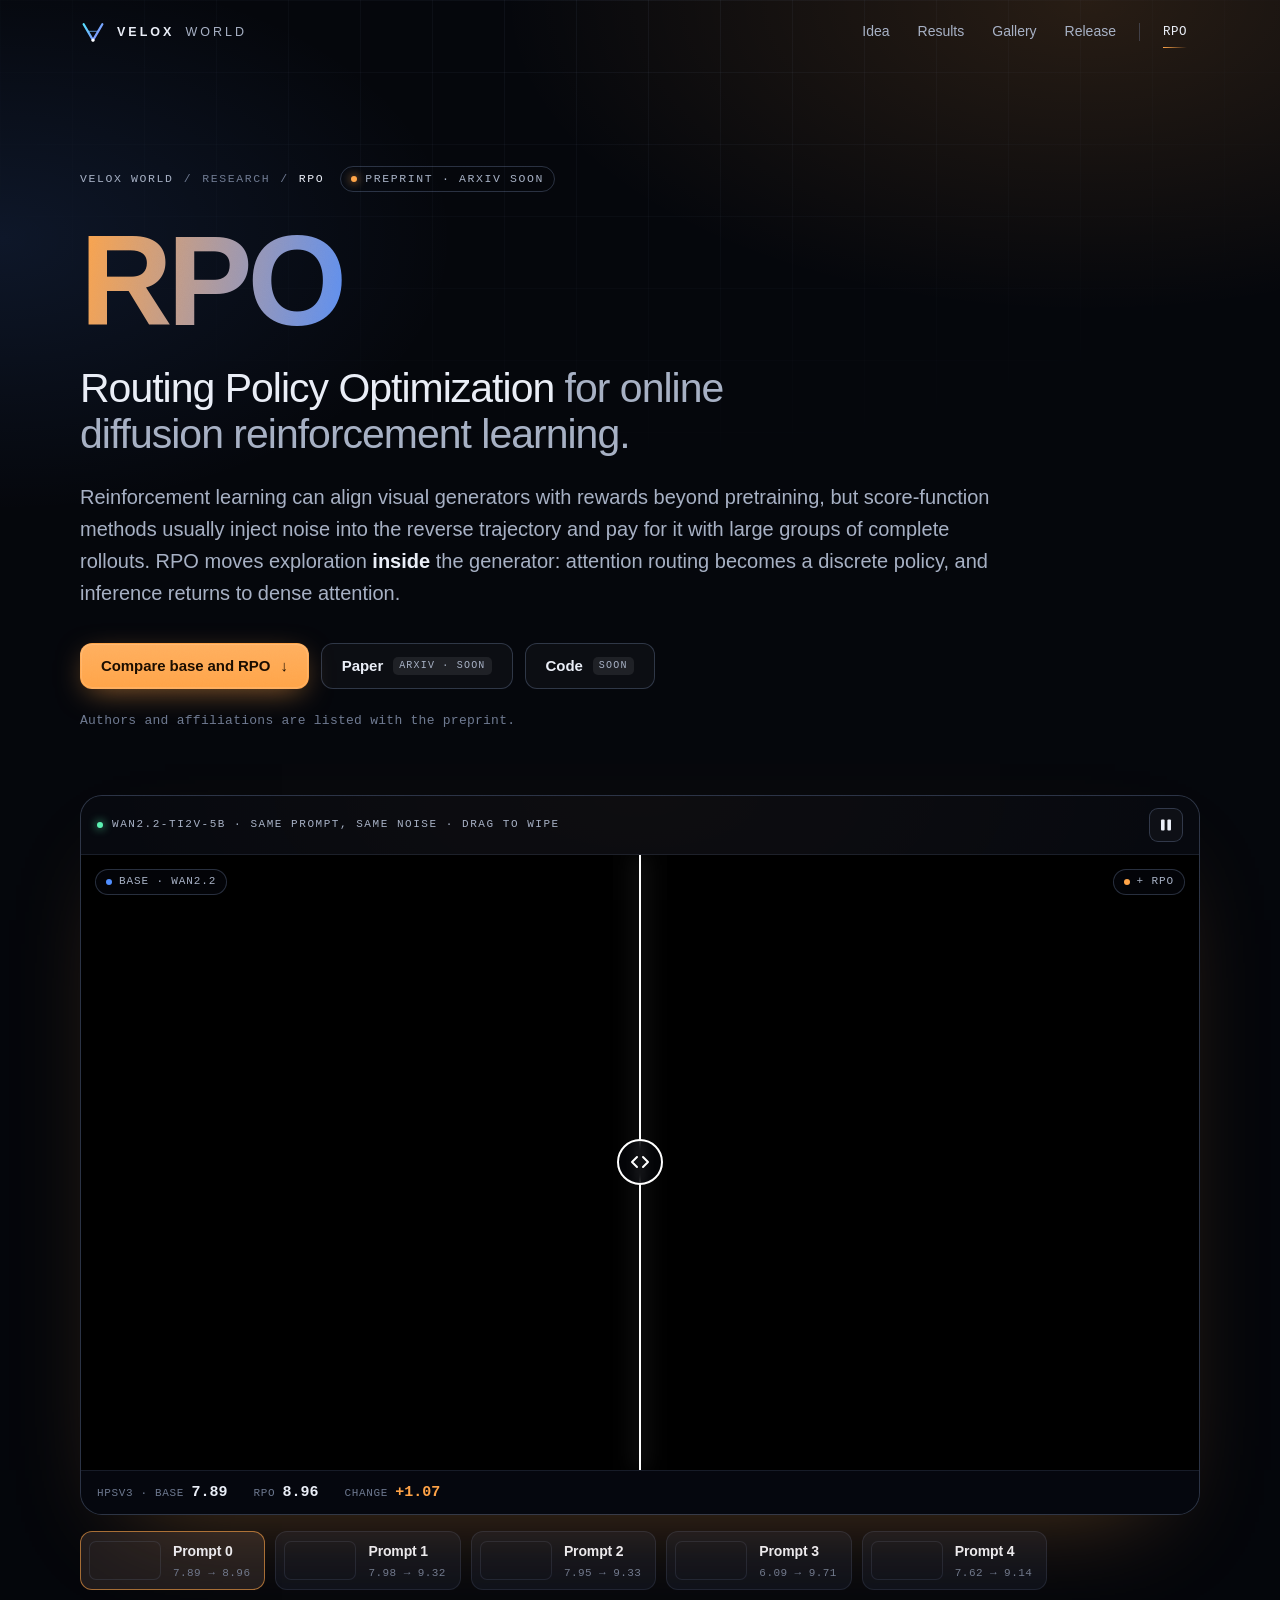
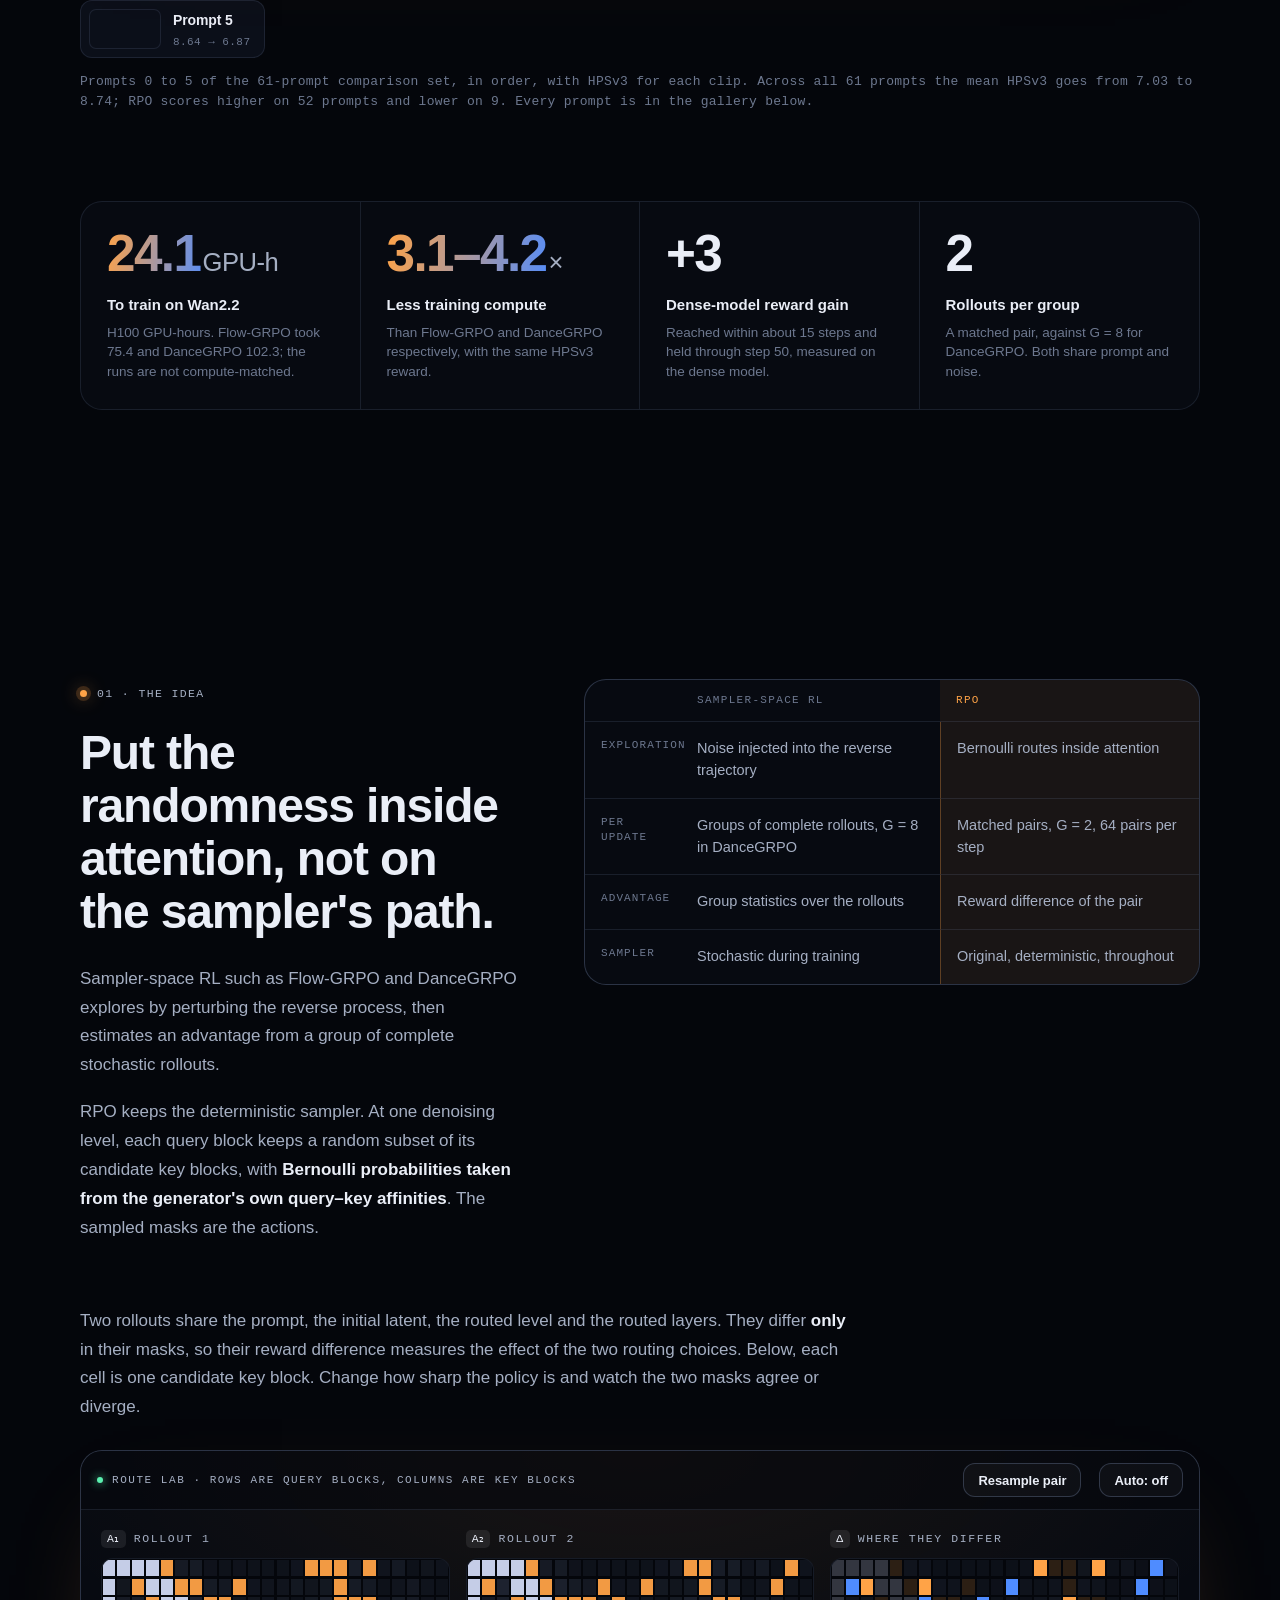
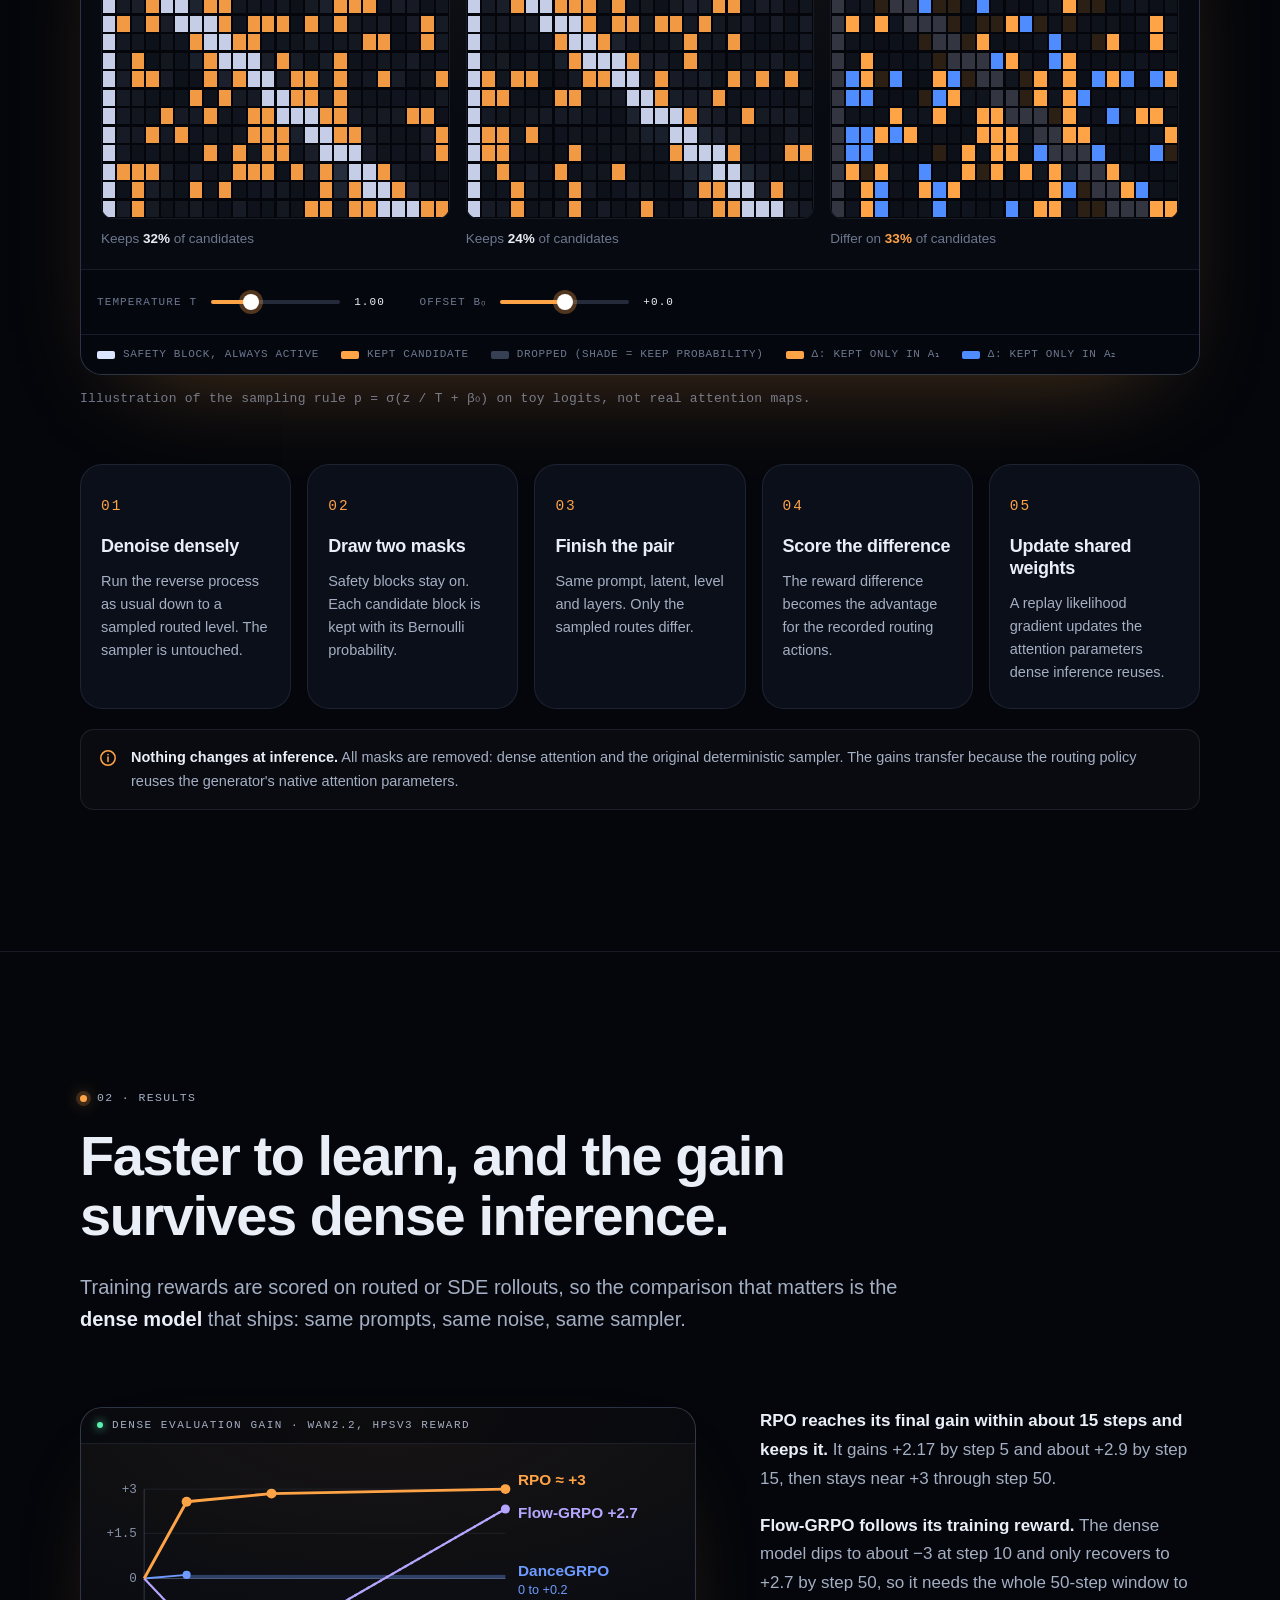
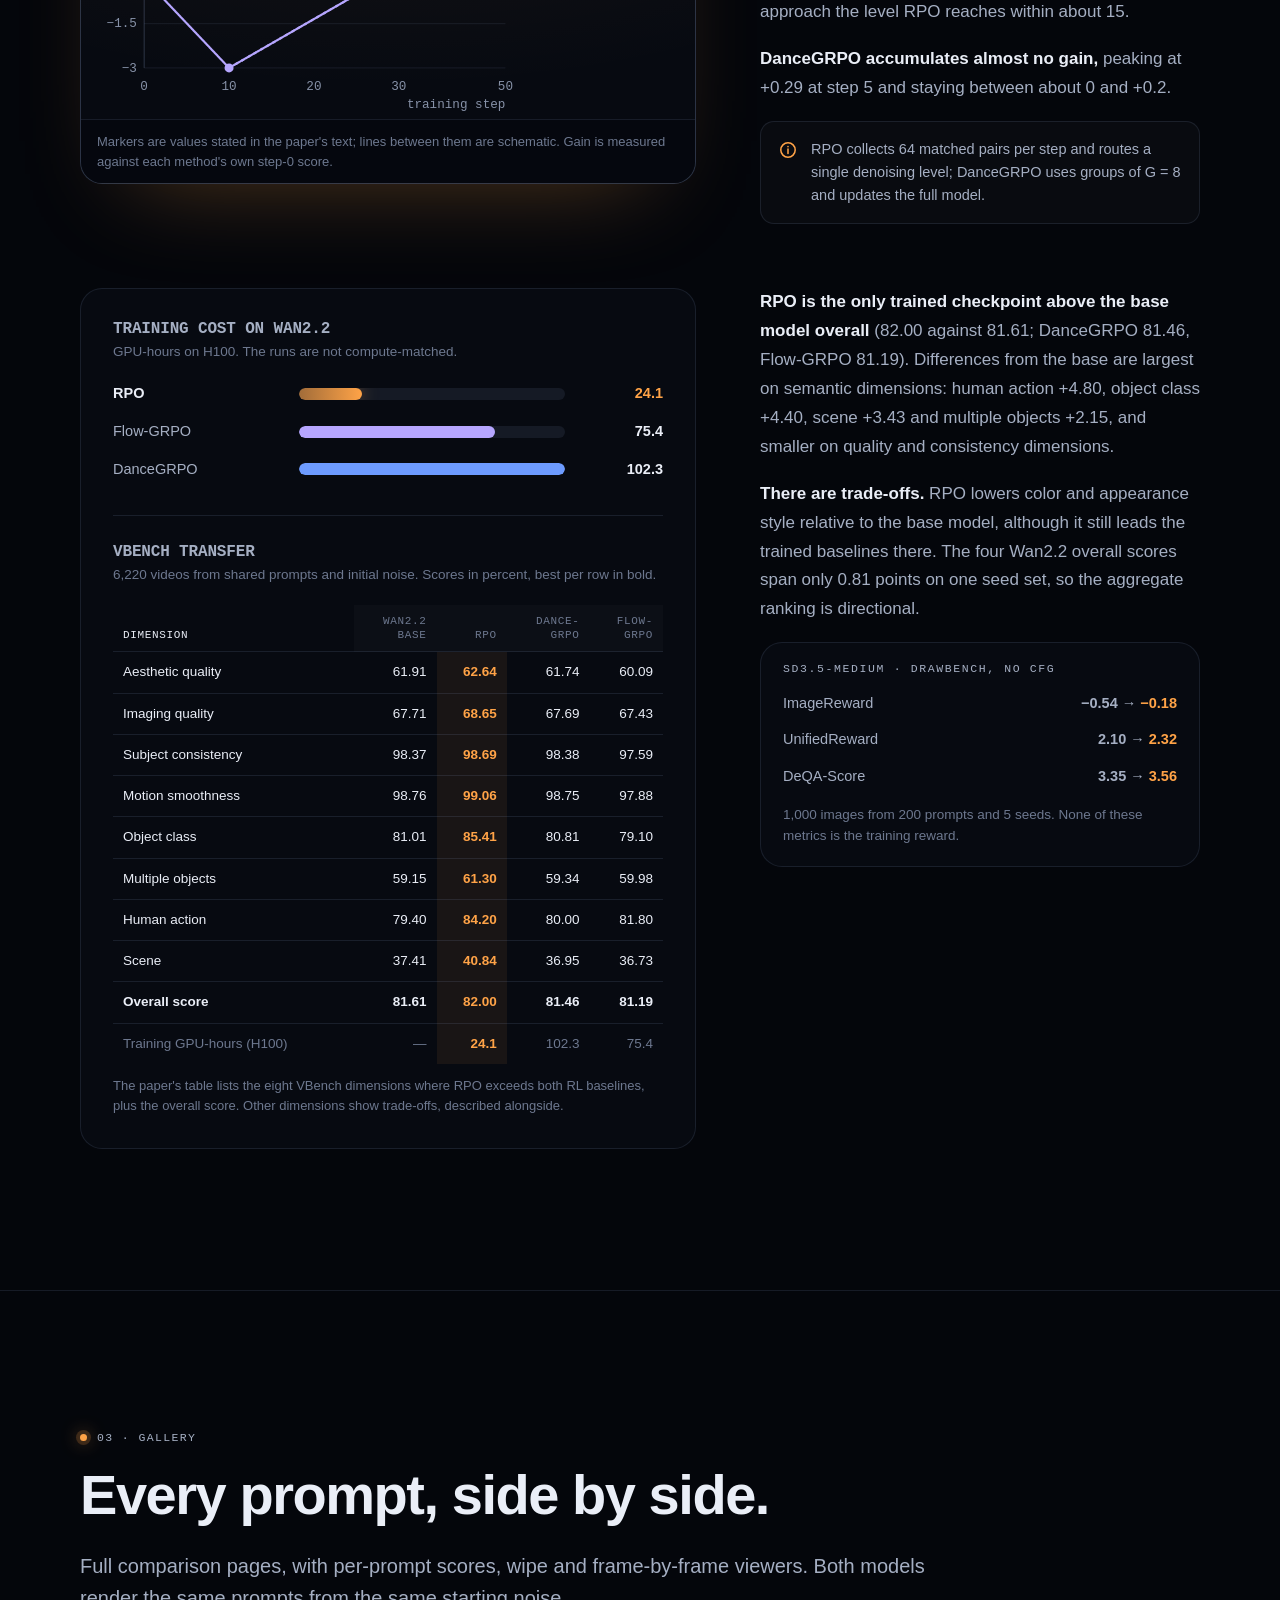
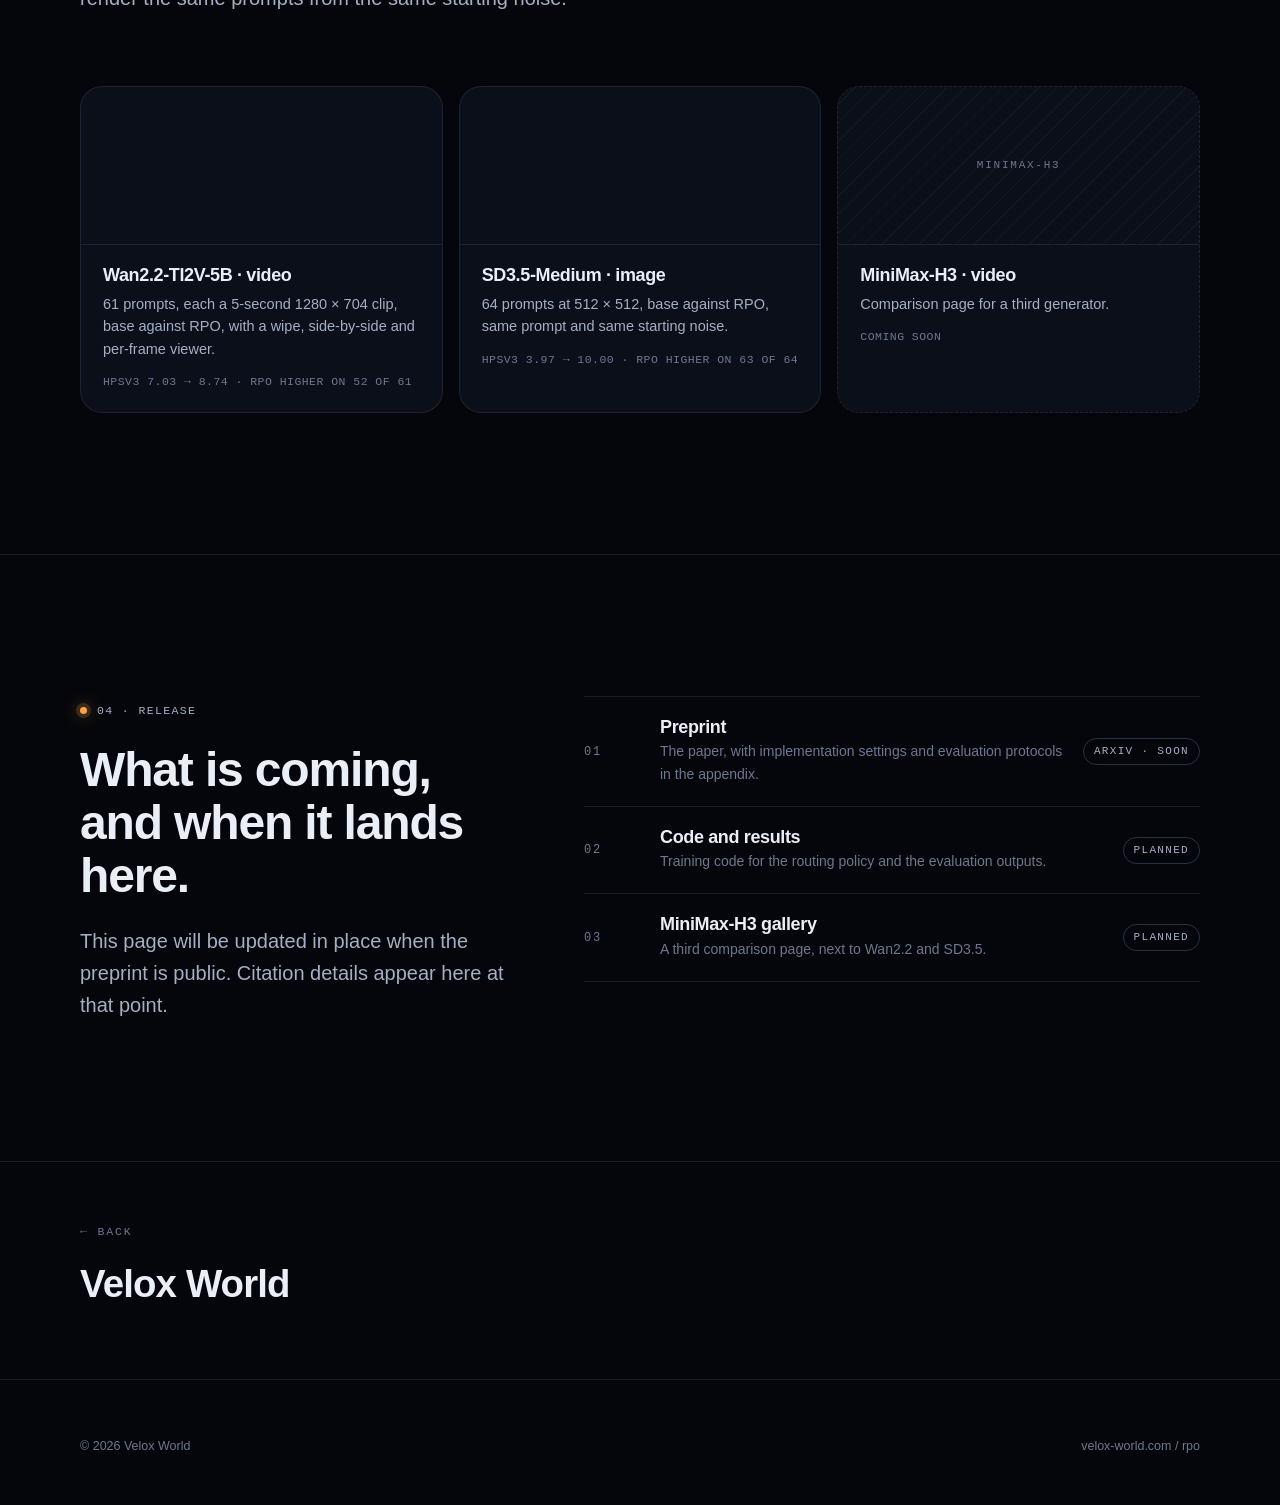
==== commit 69bad92f: "Improve SEO and AI crawler discovery" ====
--- a/rpo/index.html
+++ b/rpo/index.html
@@ -4,10 +4,17 @@
 <meta charset="utf-8">
 <meta name="viewport" content="width=device-width, initial-scale=1, viewport-fit=cover">
 <title>RPO — Routing Policy Optimization for online diffusion RL · Velox World</title>
-<meta name="description" content="Routing Policy Optimization (RPO) turns attention routing into a discrete policy for online diffusion reinforcement learning. Two matched rollouts differ only in their sampled routes; inference restores dense attention and the original sampler. About 3–4× less training compute than Flow-GRPO-style baselines.">
+<meta name="description" content="Routing Policy Optimization treats attention routing as a discrete policy for online diffusion RL, using 3.1–4.2× less reported training compute than GRPO baselines.">
+<meta name="robots" content="index, follow, max-image-preview:large, max-video-preview:-1, max-snippet:-1">
+<meta name="googlebot" content="index, follow, max-image-preview:large, max-video-preview:-1, max-snippet:-1">
 <meta name="theme-color" content="#04060b">
 <meta name="color-scheme" content="dark">
 <link rel="canonical" href="https://velox-world.com/rpo/">
+<link rel="alternate" hreflang="en" href="https://velox-world.com/rpo/">
+<link rel="alternate" hreflang="x-default" href="https://velox-world.com/rpo/">
+<link rel="alternate" type="text/plain" href="https://velox-world.com/llms.txt" title="Velox World — LLM summary">
+<link rel="alternate" type="text/plain" href="https://velox-world.com/llms-full.txt" title="Velox World — full machine-readable context">
+<link rel="sitemap" type="application/xml" href="https://velox-world.com/sitemap.xml">
 <link rel="icon" href="https://media.velox-world.com/assets/img/favicon.svg" type="image/svg+xml">
 
 <meta property="og:type" content="article">
@@ -16,24 +23,38 @@
 <meta property="og:description" content="Explore inside the generator, not the sampler. Attention routing as a discrete policy, with dense inference restored.">
 <meta property="og:url" content="https://velox-world.com/rpo/">
 <meta property="og:image" content="https://media.velox-world.com/assets/img/og-rpo.png">
+<meta property="og:image:secure_url" content="https://media.velox-world.com/assets/img/og-rpo.png">
+<meta property="og:image:type" content="image/png">
+<meta property="og:image:width" content="1200">
+<meta property="og:image:height" content="630">
+<meta property="og:image:alt" content="RPO — Routing Policy Optimization for online diffusion reinforcement learning">
+<meta property="og:locale" content="en_US">
 <meta name="twitter:card" content="summary_large_image">
 <meta name="twitter:title" content="RPO: Routing Policy Optimization for online diffusion RL">
 <meta name="twitter:description" content="Explore inside the generator, not the sampler. Attention routing as a discrete policy, with dense inference restored.">
 <meta name="twitter:image" content="https://media.velox-world.com/assets/img/og-rpo.png">
+<meta name="twitter:image:alt" content="RPO — Routing Policy Optimization for online diffusion reinforcement learning">
 
 <script type="application/ld+json">
 {
   "@context": "https://schema.org",
   "@type": "WebPage",
+  "@id": "https://velox-world.com/rpo/#webpage",
   "url": "https://velox-world.com/rpo/",
   "name": "RPO: Routing Policy Optimization for online diffusion RL",
   "isPartOf": { "@type": "WebSite", "url": "https://velox-world.com/", "name": "Velox World" },
   "mainEntity": {
     "@type": "ScholarlyArticle",
+    "@id": "https://velox-world.com/rpo/#article",
     "headline": "Routing Policy Optimization for Online Diffusion Reinforcement Learning",
     "description": "Attention routing as a discrete policy: two matched rollouts differ only in their sampled attention routes, and inference restores dense attention with the original sampler.",
+    "url": "https://velox-world.com/rpo/",
+    "mainEntityOfPage": { "@id": "https://velox-world.com/rpo/#webpage" },
+    "image": "https://media.velox-world.com/assets/img/og-rpo.png",
+    "keywords": ["diffusion models", "reinforcement learning", "attention routing", "online RL", "visual generation"],
+    "isAccessibleForFree": true,
     "inLanguage": "en",
-    "publisher": { "@type": "Organization", "name": "Velox World", "url": "https://velox-world.com/" }
+    "publisher": { "@type": "Organization", "@id": "https://velox-world.com/#org", "name": "Velox World", "url": "https://velox-world.com/" }
   }
 }
 </script>
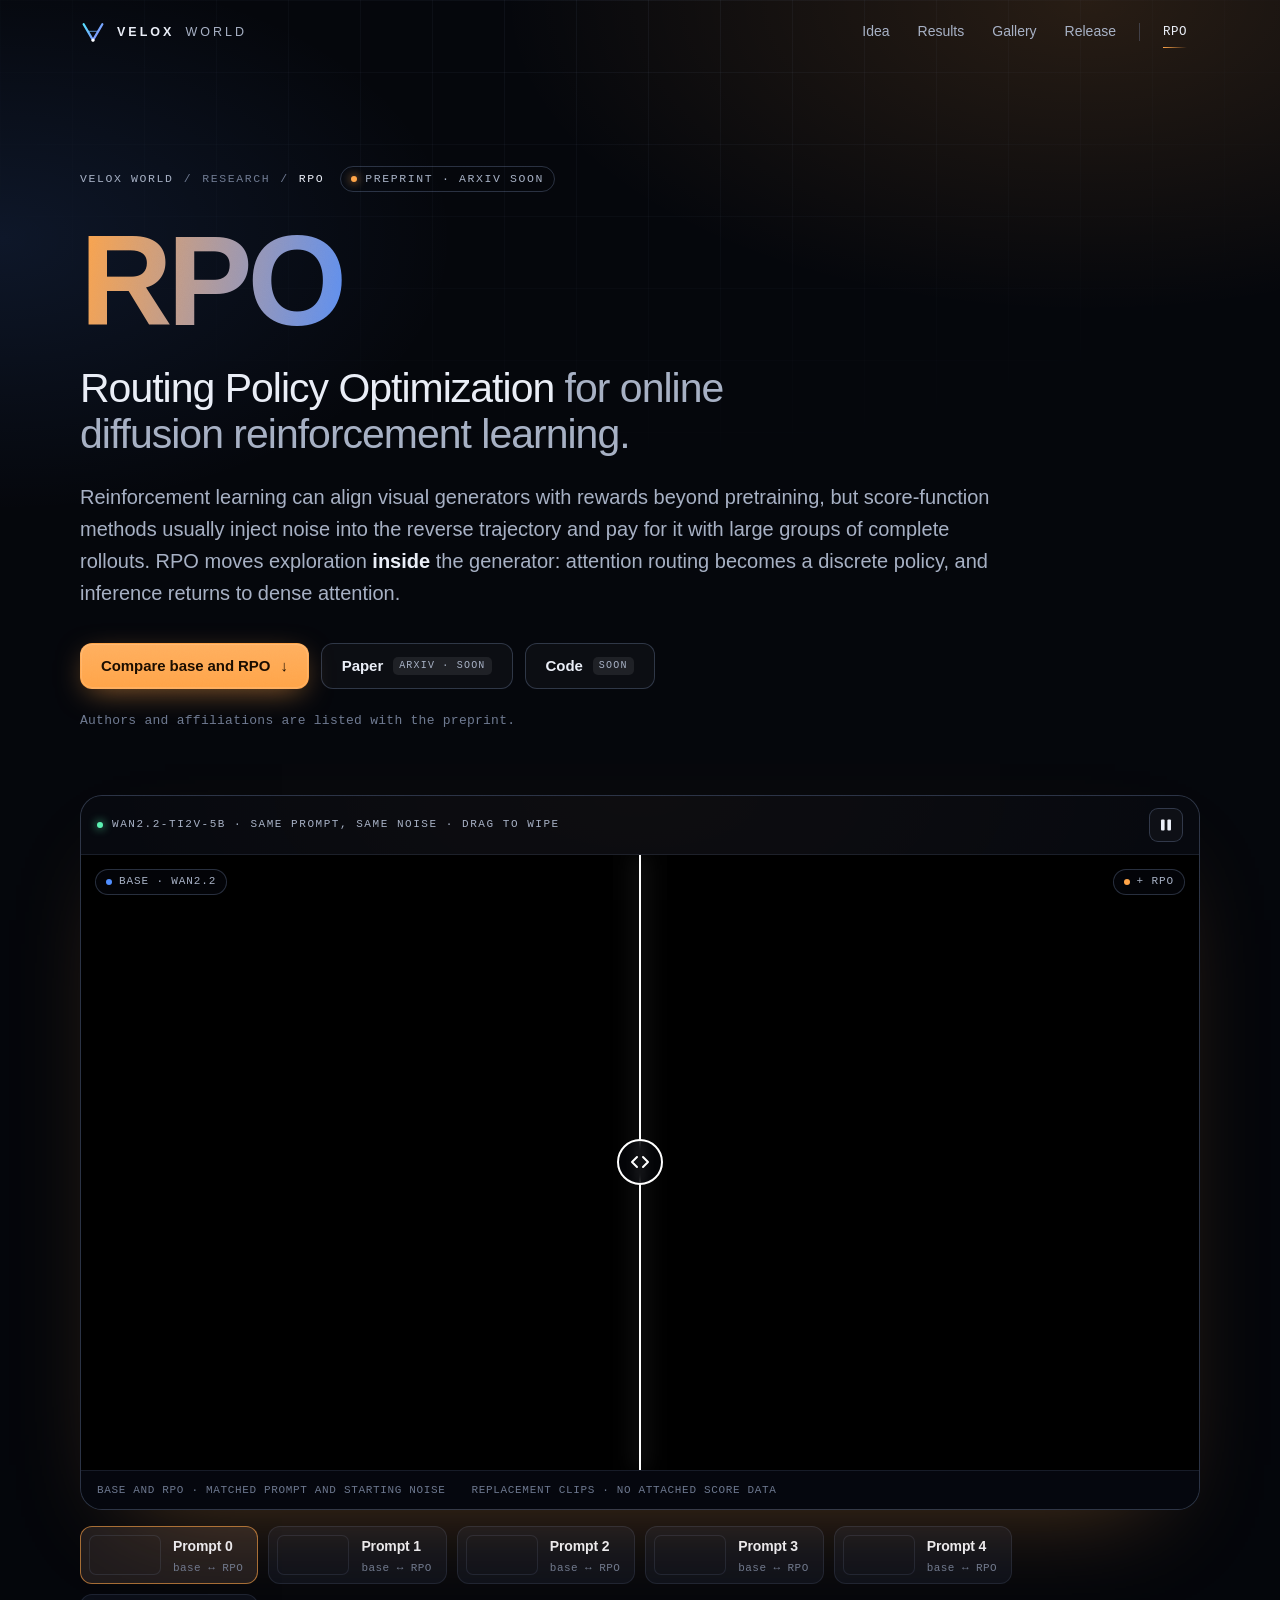
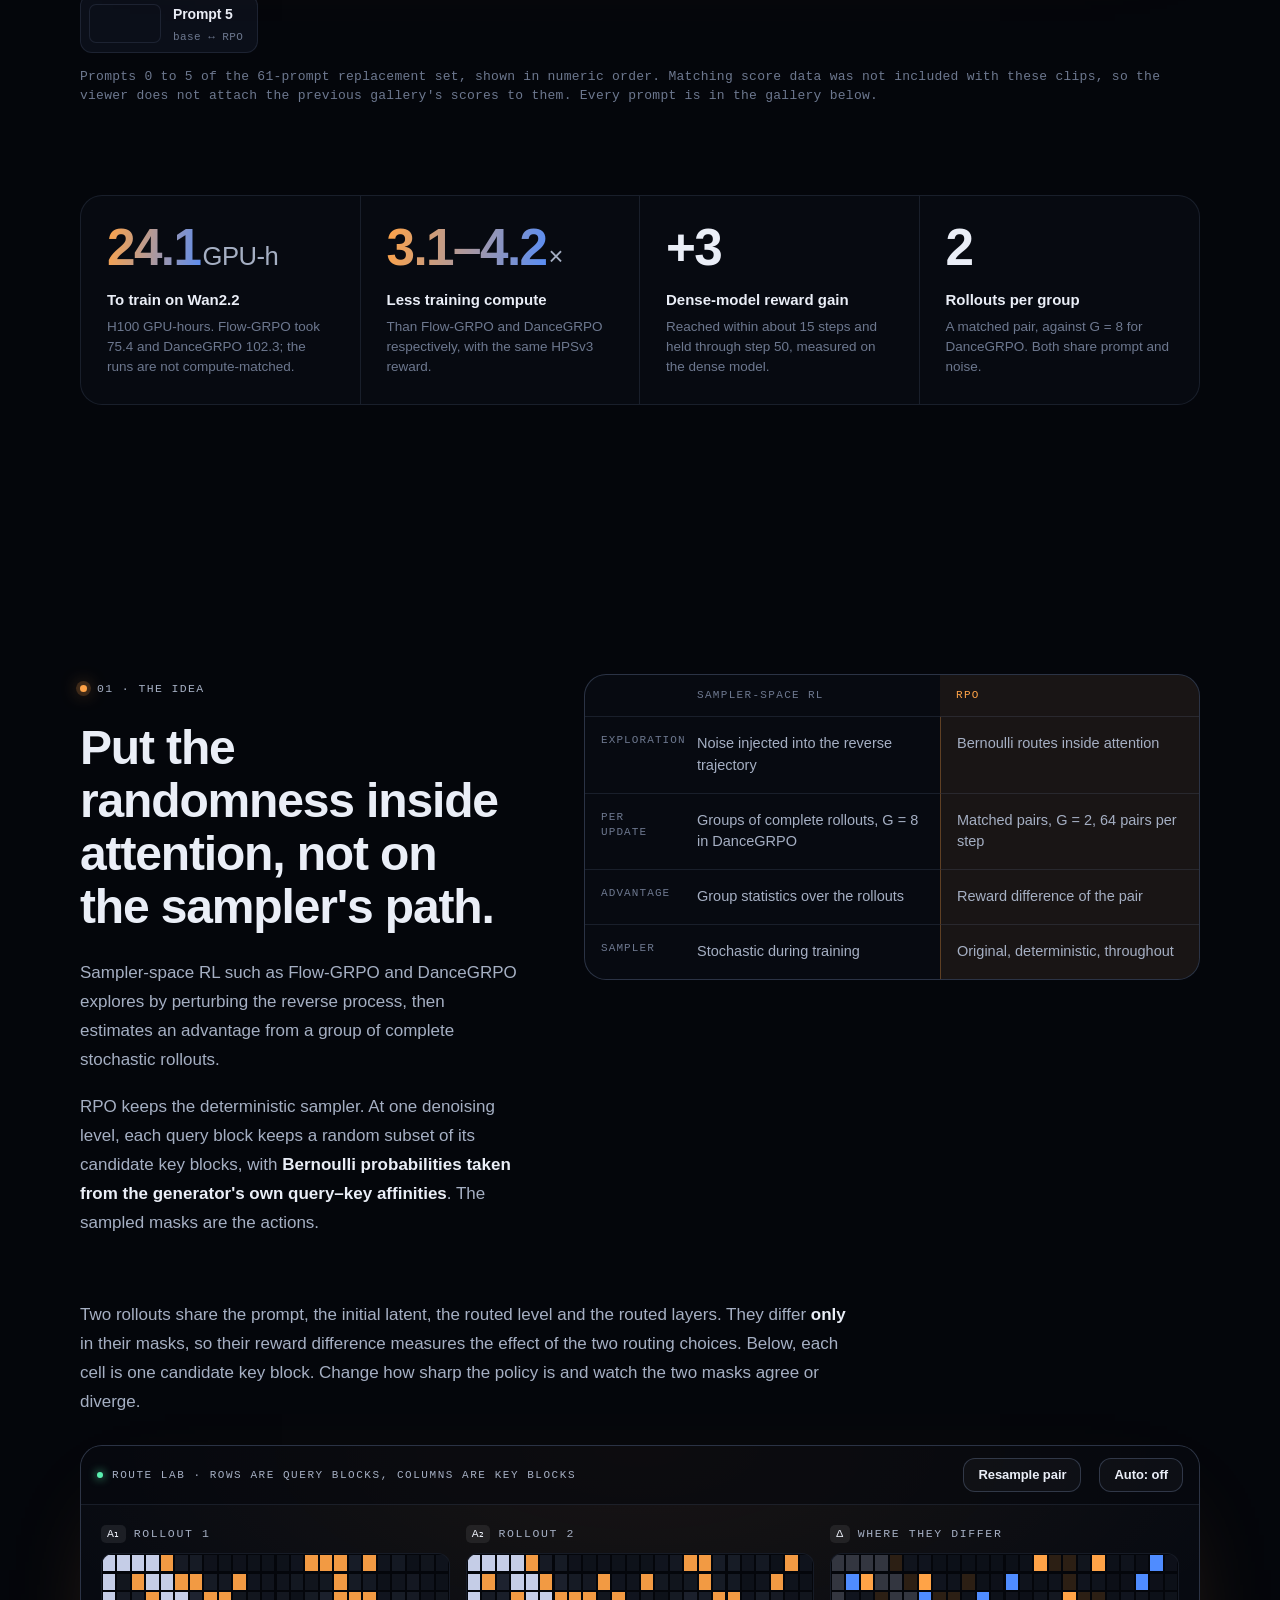
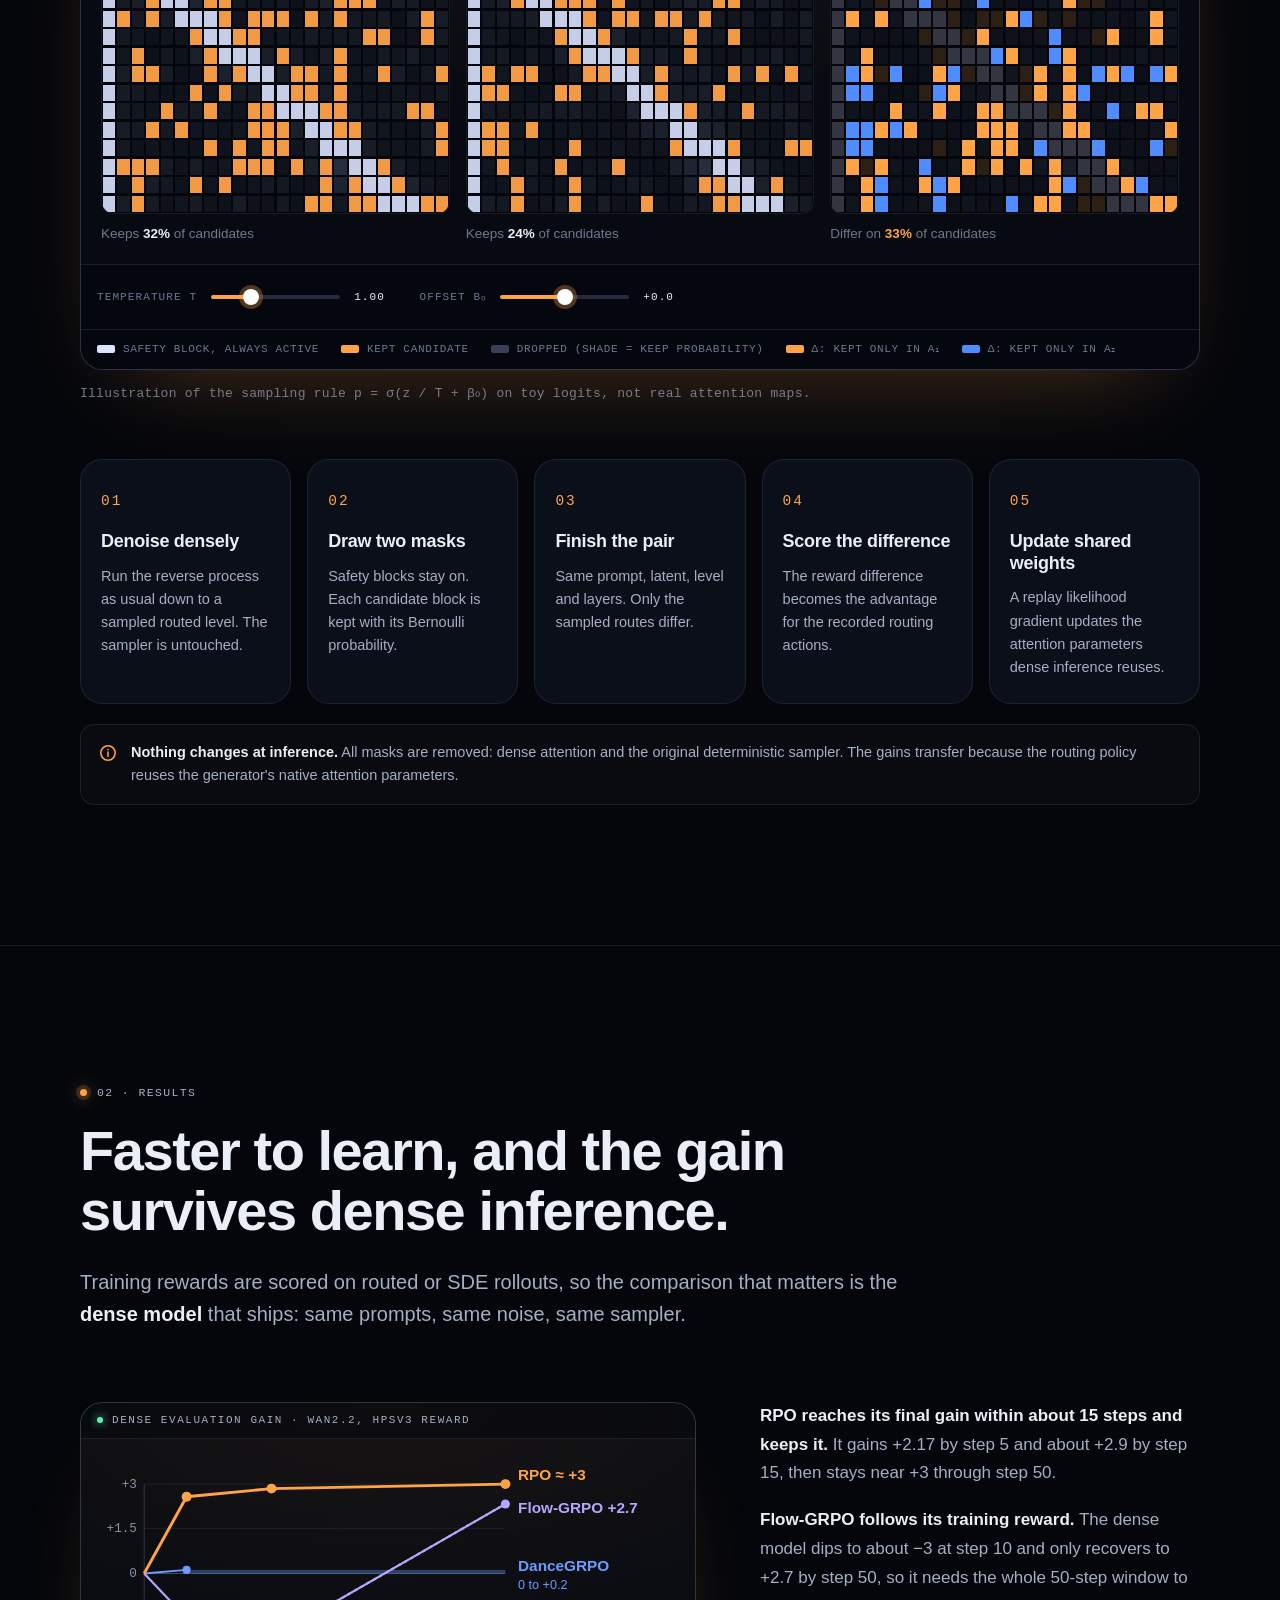
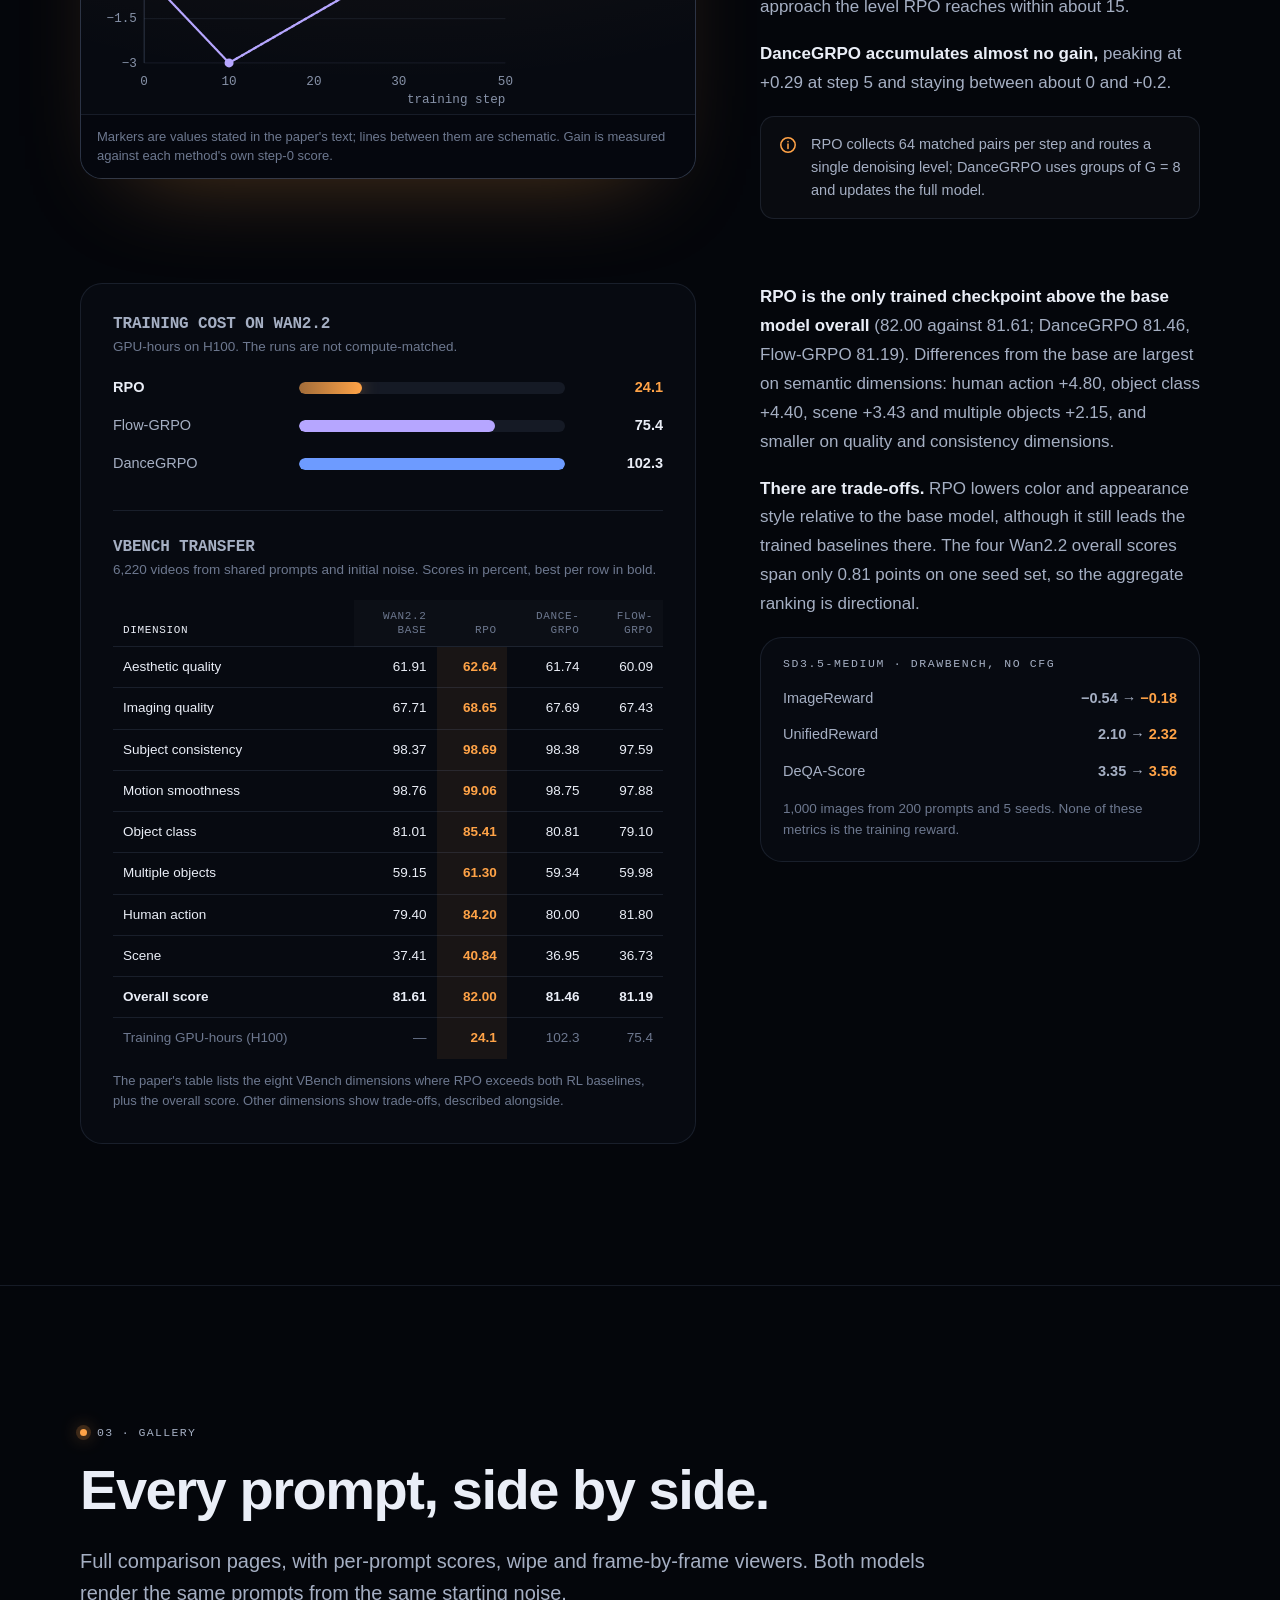
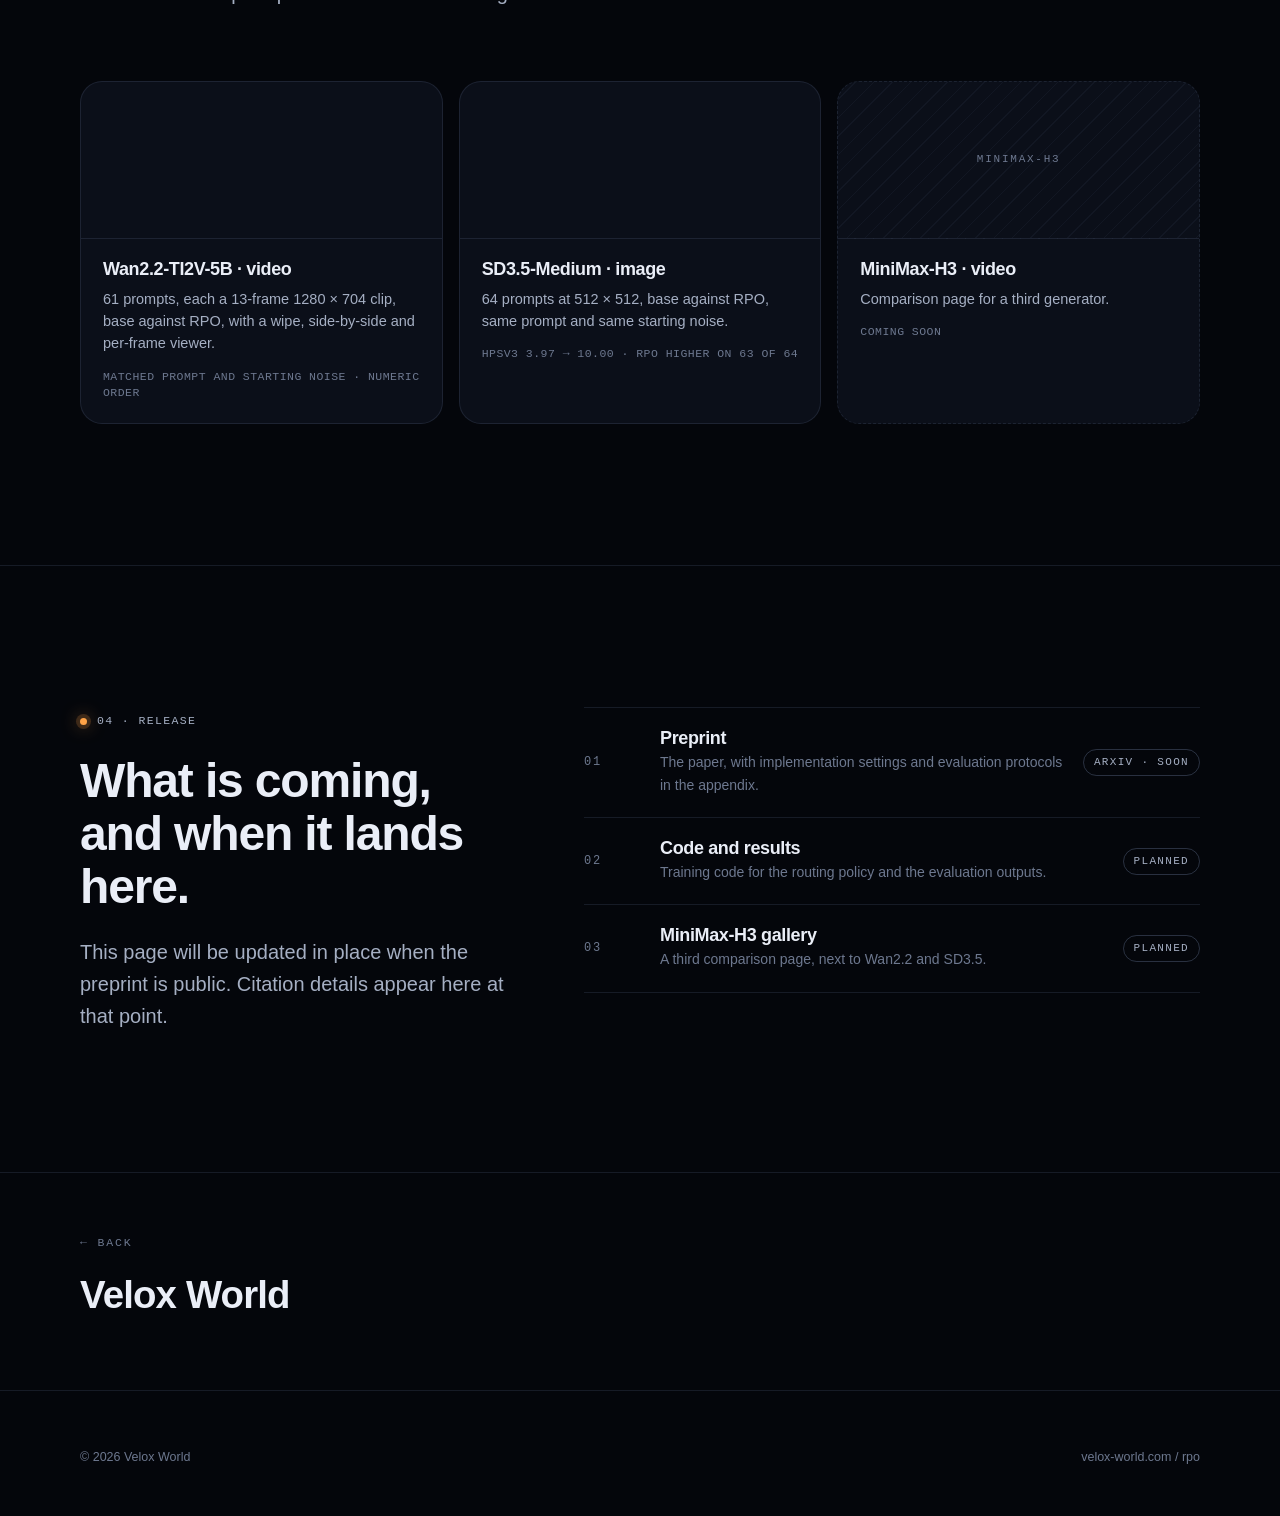
==== commit 736ee9dd: "Replace RPO gallery videos with higher-quality clips" ====
--- a/rpo/index.html
+++ b/rpo/index.html
@@ -126,35 +126,34 @@
       </div>
       <div class="stage-foot">
         <div class="score-line" style="width:100%">
-          <span>HPSv3 · base <b id="v-base">7.89</b></span>
-          <span>RPO <b id="v-rpo">8.96</b></span>
-          <span>change <b class="g" id="v-gain">+1.07</b></span>
+          <span>Base and RPO · matched prompt and starting noise</span>
+          <span>Replacement clips · no attached score data</span>
         </div>
       </div>
     </div>
     <video id="v-video" class="vsrc" muted loop playsinline preload="none" aria-hidden="true" tabindex="-1"></video>
 
     <div class="clip-tabs rv" id="v-tabs" role="tablist" aria-label="Choose a prompt">
-      <button type="button" class="clip-tab" role="tab" aria-selected="true" data-n="0000" data-base="7.89" data-rpo="8.96" data-gain="+1.07">
-        <span class="th" style="background-image:url('https://media.velox-world.com/rpo/wan2.2/posters/0000.jpg')"></span><span class="meta"><b>Prompt 0</b><small>7.89 → 8.96</small></span>
-      </button>
-      <button type="button" class="clip-tab" role="tab" aria-selected="false" data-n="0001" data-base="7.98" data-rpo="9.32" data-gain="+1.34">
-        <span class="th" style="background-image:url('https://media.velox-world.com/rpo/wan2.2/posters/0001.jpg')"></span><span class="meta"><b>Prompt 1</b><small>7.98 → 9.32</small></span>
-      </button>
-      <button type="button" class="clip-tab" role="tab" aria-selected="false" data-n="0002" data-base="7.95" data-rpo="9.33" data-gain="+1.38">
-        <span class="th" style="background-image:url('https://media.velox-world.com/rpo/wan2.2/posters/0002.jpg')"></span><span class="meta"><b>Prompt 2</b><small>7.95 → 9.33</small></span>
-      </button>
-      <button type="button" class="clip-tab" role="tab" aria-selected="false" data-n="0003" data-base="6.09" data-rpo="9.71" data-gain="+3.62">
-        <span class="th" style="background-image:url('https://media.velox-world.com/rpo/wan2.2/posters/0003.jpg')"></span><span class="meta"><b>Prompt 3</b><small>6.09 → 9.71</small></span>
-      </button>
-      <button type="button" class="clip-tab" role="tab" aria-selected="false" data-n="0004" data-base="7.62" data-rpo="9.14" data-gain="+1.52">
-        <span class="th" style="background-image:url('https://media.velox-world.com/rpo/wan2.2/posters/0004.jpg')"></span><span class="meta"><b>Prompt 4</b><small>7.62 → 9.14</small></span>
-      </button>
-      <button type="button" class="clip-tab" role="tab" aria-selected="false" data-n="0005" data-base="8.64" data-rpo="6.87" data-gain="−1.77">
-        <span class="th" style="background-image:url('https://media.velox-world.com/rpo/wan2.2/posters/0005.jpg')"></span><span class="meta"><b>Prompt 5</b><small>8.64 → 6.87</small></span>
-      </button>
-    </div>
-    <p class="byline" style="margin-top:14px">Prompts 0 to 5 of the 61-prompt comparison set, in order, with HPSv3 for each clip. Across all 61 prompts the mean HPSv3 goes from 7.03 to 8.74; RPO scores higher on 52 prompts and lower on 9. Every prompt is in the gallery below.</p>
+      <button type="button" class="clip-tab" role="tab" aria-selected="true" data-n="0000">
+        <span class="th" style="background-image:url('https://media.velox-world.com/rpo/wan2.2/posters-v629s50/0000.jpg')"></span><span class="meta"><b>Prompt 0</b><small>base ↔ RPO</small></span>
+      </button>
+      <button type="button" class="clip-tab" role="tab" aria-selected="false" data-n="0001">
+        <span class="th" style="background-image:url('https://media.velox-world.com/rpo/wan2.2/posters-v629s50/0001.jpg')"></span><span class="meta"><b>Prompt 1</b><small>base ↔ RPO</small></span>
+      </button>
+      <button type="button" class="clip-tab" role="tab" aria-selected="false" data-n="0002">
+        <span class="th" style="background-image:url('https://media.velox-world.com/rpo/wan2.2/posters-v629s50/0002.jpg')"></span><span class="meta"><b>Prompt 2</b><small>base ↔ RPO</small></span>
+      </button>
+      <button type="button" class="clip-tab" role="tab" aria-selected="false" data-n="0003">
+        <span class="th" style="background-image:url('https://media.velox-world.com/rpo/wan2.2/posters-v629s50/0003.jpg')"></span><span class="meta"><b>Prompt 3</b><small>base ↔ RPO</small></span>
+      </button>
+      <button type="button" class="clip-tab" role="tab" aria-selected="false" data-n="0004">
+        <span class="th" style="background-image:url('https://media.velox-world.com/rpo/wan2.2/posters-v629s50/0004.jpg')"></span><span class="meta"><b>Prompt 4</b><small>base ↔ RPO</small></span>
+      </button>
+      <button type="button" class="clip-tab" role="tab" aria-selected="false" data-n="0005">
+        <span class="th" style="background-image:url('https://media.velox-world.com/rpo/wan2.2/posters-v629s50/0005.jpg')"></span><span class="meta"><b>Prompt 5</b><small>base ↔ RPO</small></span>
+      </button>
+    </div>
+    <p class="byline" style="margin-top:14px">Prompts 0 to 5 of the 61-prompt replacement set, shown in numeric order. Matching score data was not included with these clips, so the viewer does not attach the previous gallery's scores to them. Every prompt is in the gallery below.</p>
   </section>
 
   <!-- ============ HEADLINE NUMBERS ============ -->
@@ -395,13 +394,13 @@
       <div class="gallery-links">
         <a class="g-card rv" href="wan2.2/">
           <div class="th dual">
-            <span style="background-image:url('https://media.velox-world.com/rpo/wan2.2/posters/0000.jpg');background-size:auto 100%;background-position:0 0;background-repeat:no-repeat"></span>
-            <span style="background-image:url('https://media.velox-world.com/rpo/wan2.2/posters/0000.jpg');background-size:auto 100%;background-position:100% 0;background-repeat:no-repeat"></span>
+            <span style="background-image:url('https://media.velox-world.com/rpo/wan2.2/posters-v629s50/0000.jpg');background-size:auto 100%;background-position:0 0;background-repeat:no-repeat"></span>
+            <span style="background-image:url('https://media.velox-world.com/rpo/wan2.2/posters-v629s50/0000.jpg');background-size:auto 100%;background-position:100% 0;background-repeat:no-repeat"></span>
           </div>
           <div class="tx">
             <h4>Wan2.2-TI2V-5B · video</h4>
-            <p>61 prompts, each a 5-second 1280 × 704 clip, base against RPO, with a wipe, side-by-side and per-frame viewer.</p>
-            <p class="m">HPSv3 7.03 → 8.74 · RPO higher on 52 of 61</p>
+            <p>61 prompts, each a 13-frame 1280 × 704 clip, base against RPO, with a wipe, side-by-side and per-frame viewer.</p>
+            <p class="m">Matched prompt and starting noise · numeric order</p>
           </div>
         </a>
         <a class="g-card rv" style="--d:80ms" href="sd3.5/">
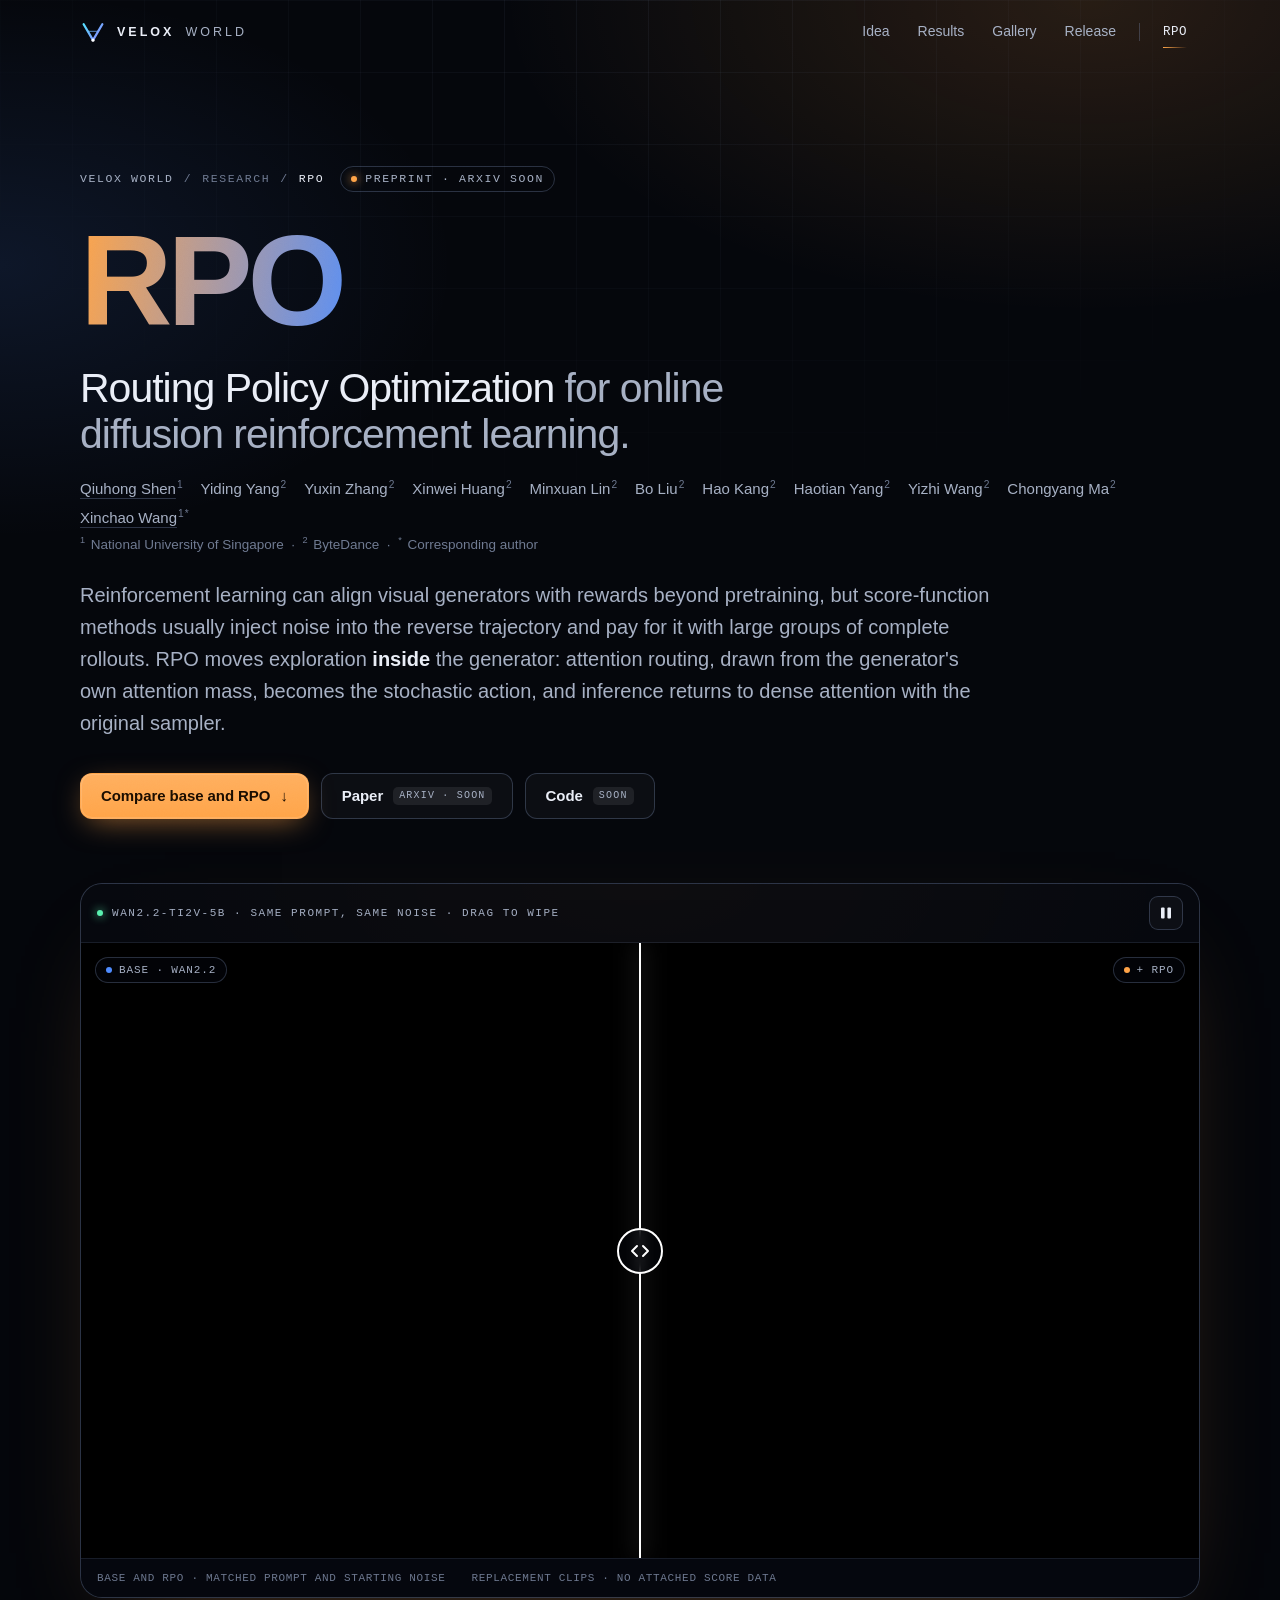
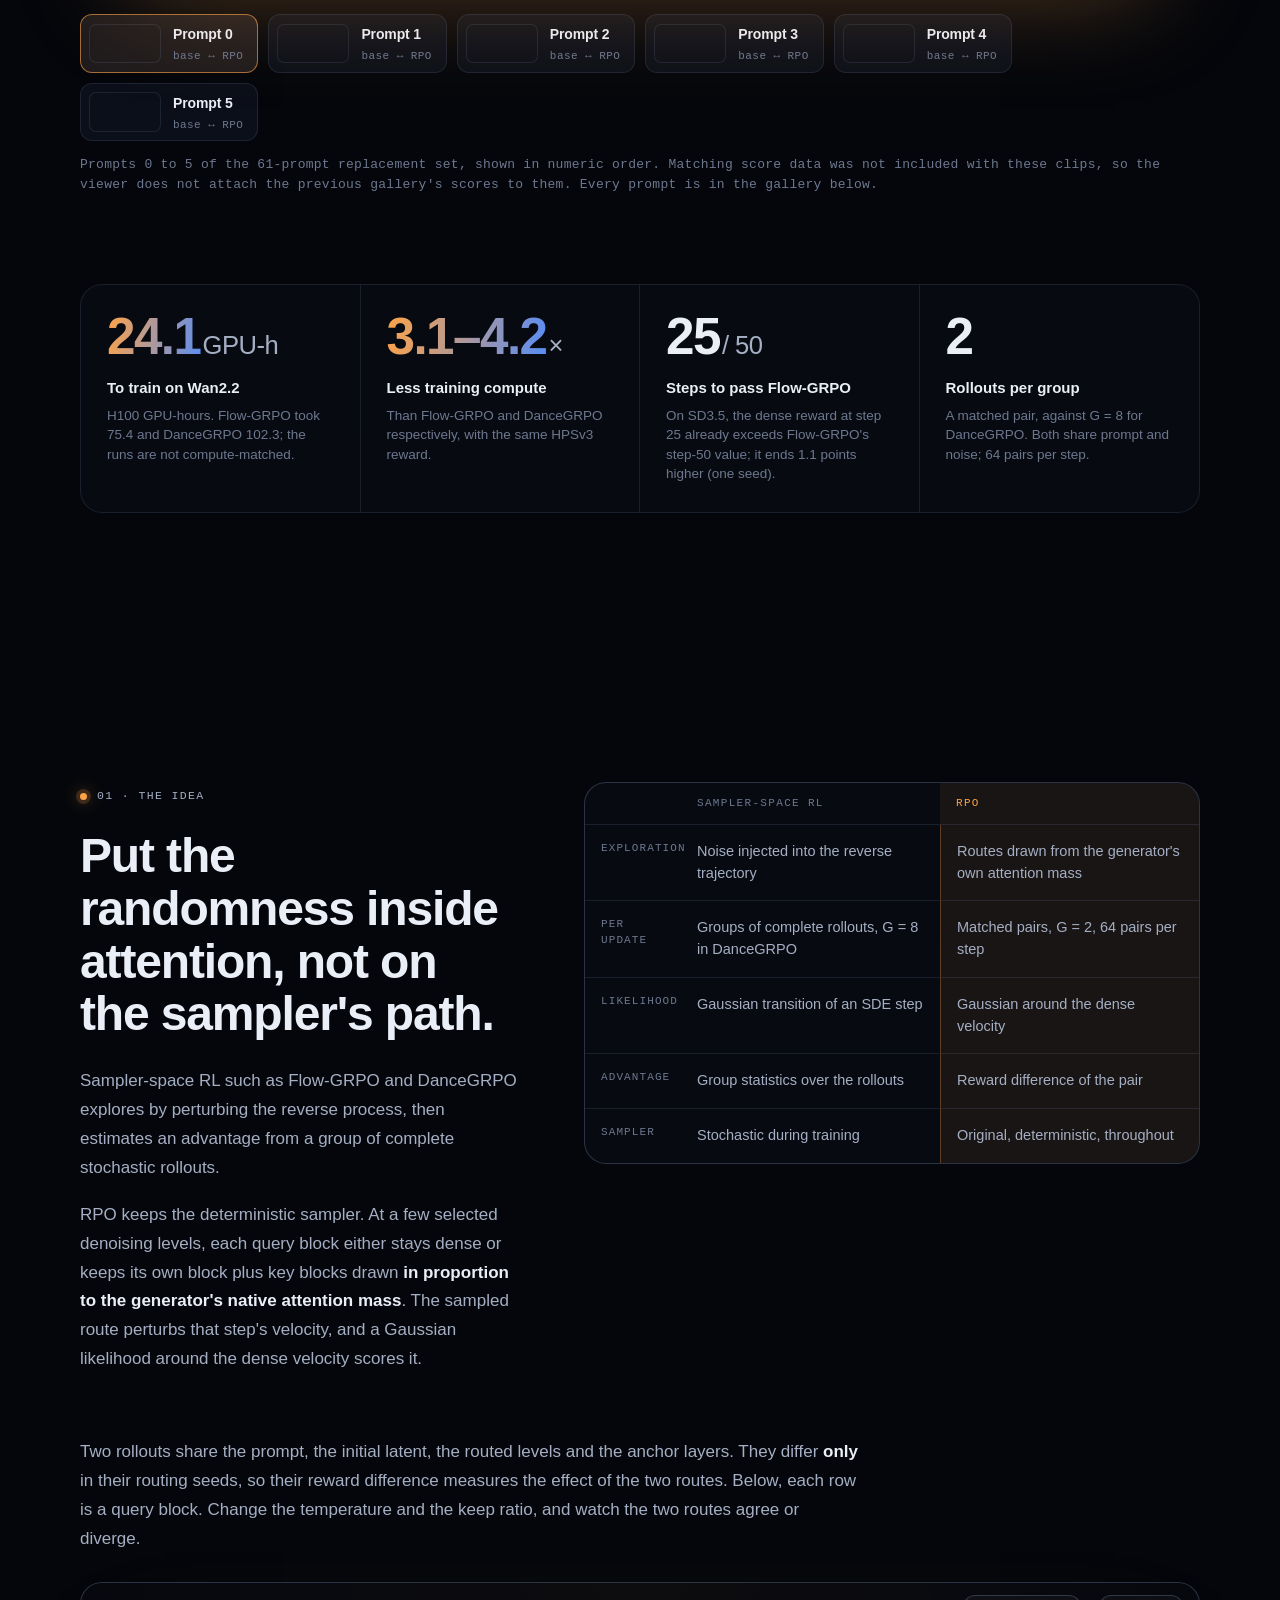
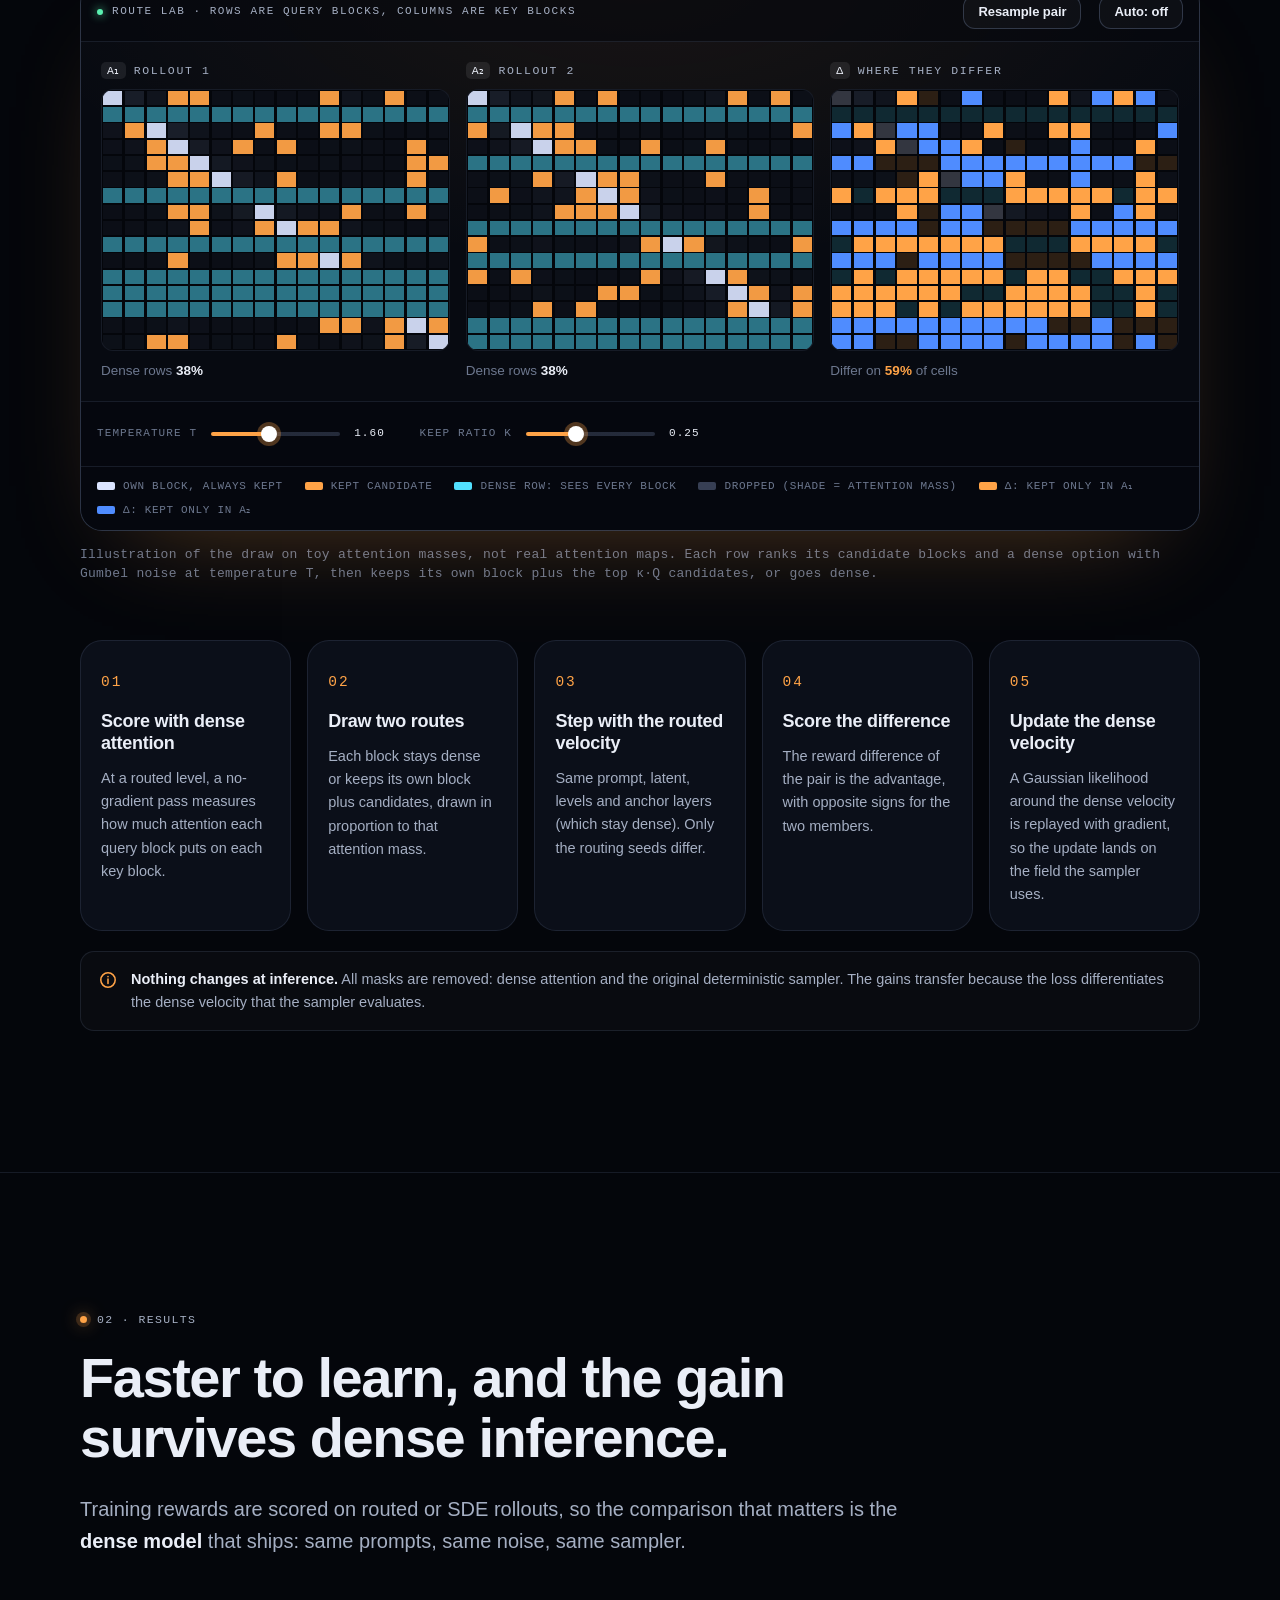
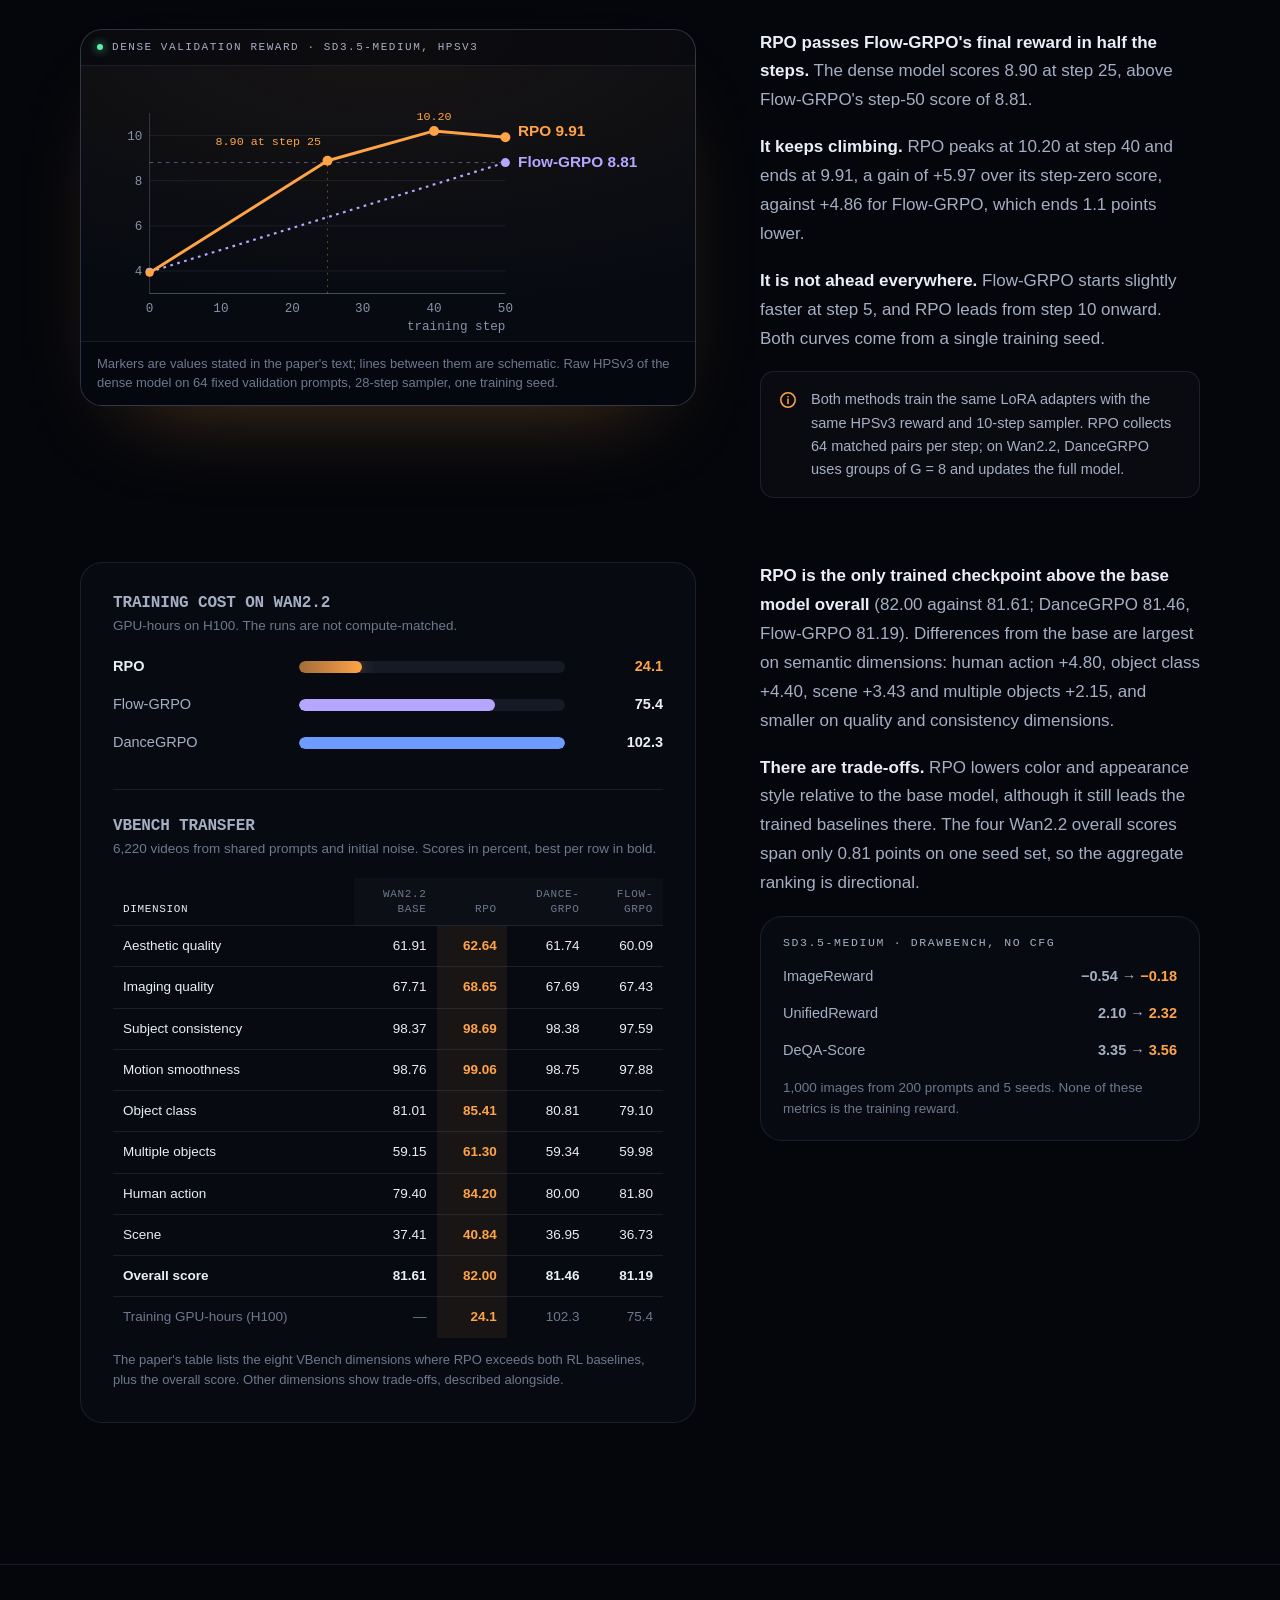
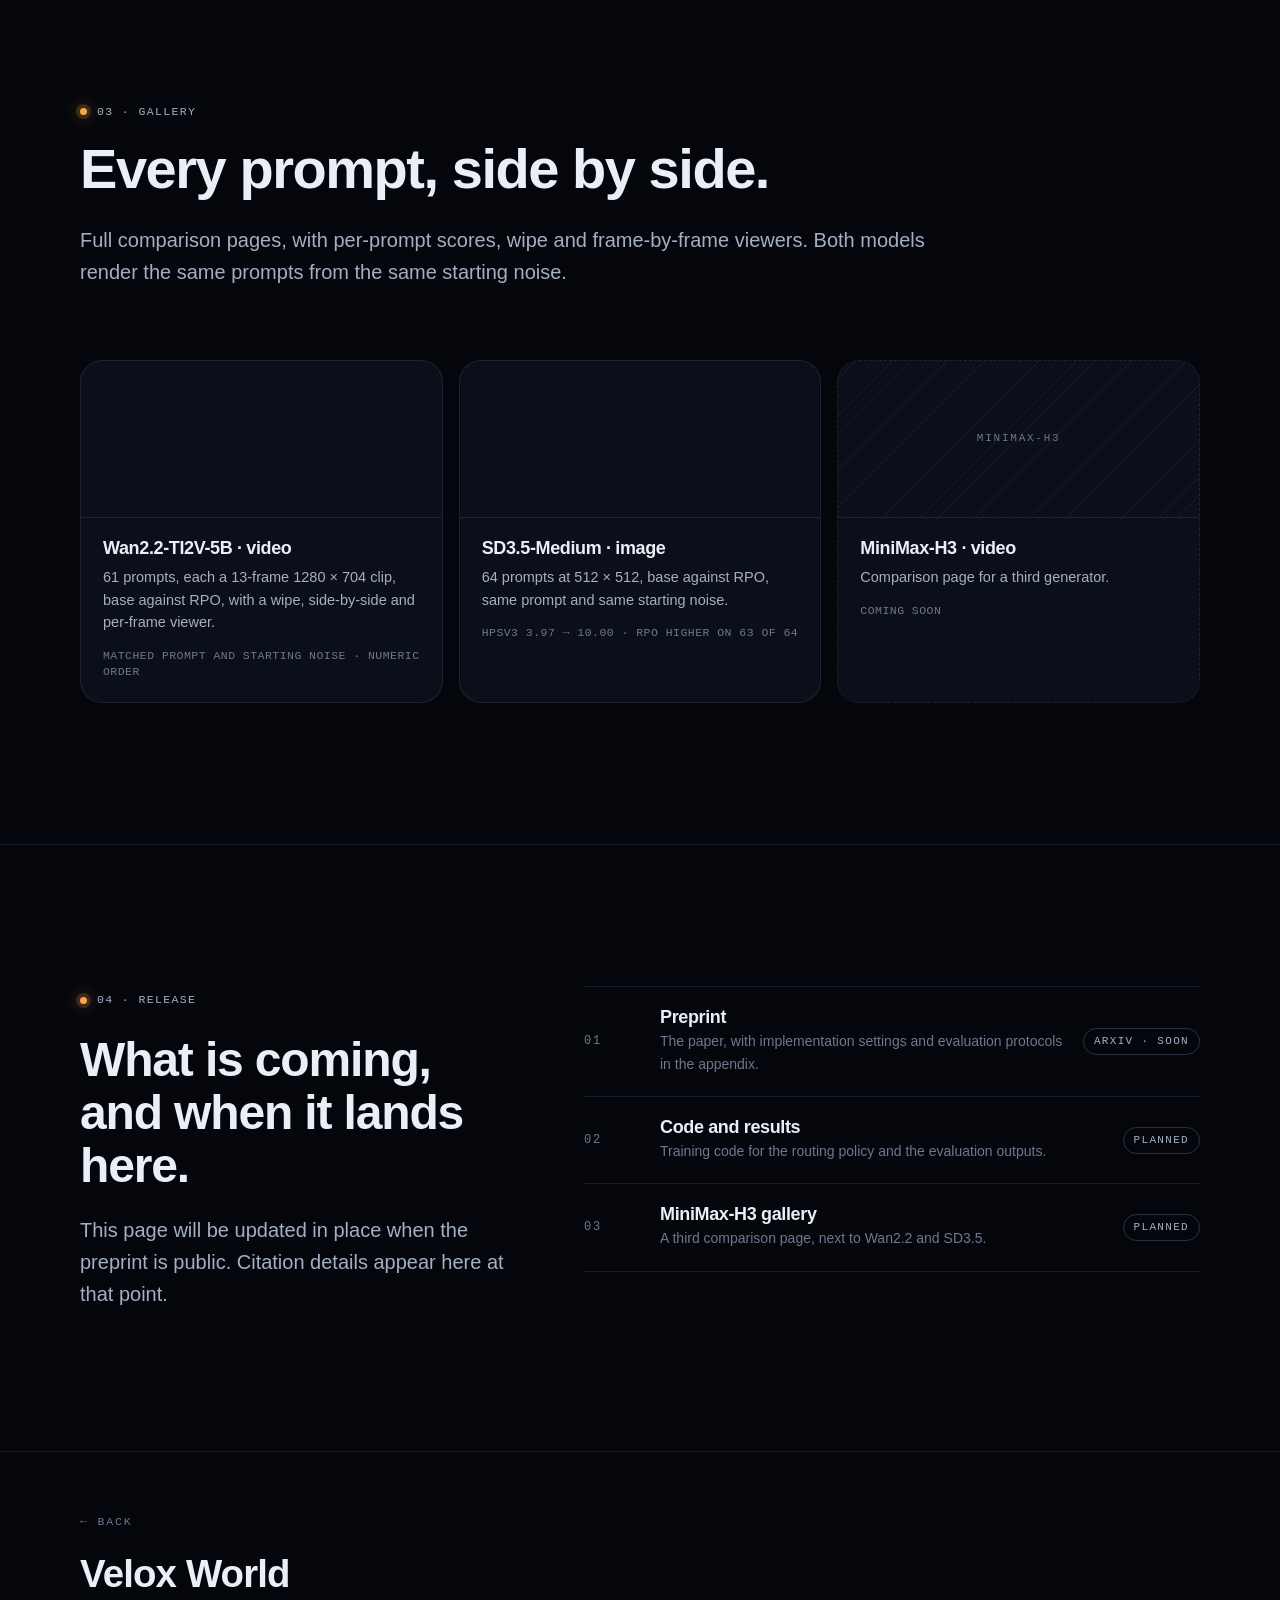
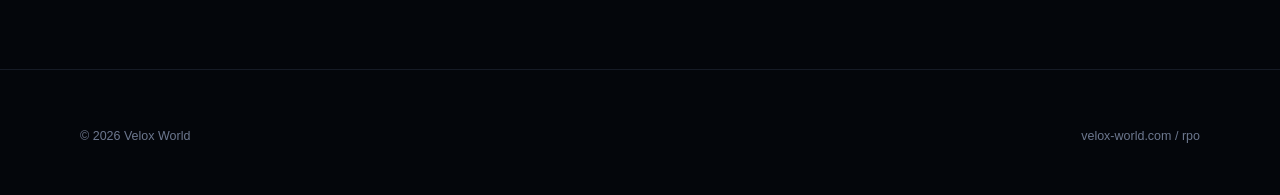
==== commit 1bec8095: "Update RPO page for the revised paper Add the author list and affiliations, describe attention-mass " ====
--- a/rpo/index.html
+++ b/rpo/index.html
@@ -4,12 +4,27 @@
 <meta charset="utf-8">
 <meta name="viewport" content="width=device-width, initial-scale=1, viewport-fit=cover">
 <title>RPO — Routing Policy Optimization for online diffusion RL · Velox World</title>
-<meta name="description" content="Routing Policy Optimization treats attention routing as a discrete policy for online diffusion RL, using 3.1–4.2× less reported training compute than GRPO baselines.">
+<meta name="description" content="Routing Policy Optimization (RPO) explores by routing attention instead of perturbing the sampler: routes are drawn from the generator's own attention mass, two matched rollouts give the advantage, and inference restores dense attention. 3.1–4.2× less reported training compute than GRPO baselines on Wan2.2.">
+<meta name="author" content="Qiuhong Shen, Yiding Yang, Yuxin Zhang, Xinwei Huang, Minxuan Lin, Bo Liu, Hao Kang, Haotian Yang, Yizhi Wang, Chongyang Ma, Xinchao Wang">
 <meta name="robots" content="index, follow, max-image-preview:large, max-video-preview:-1, max-snippet:-1">
 <meta name="googlebot" content="index, follow, max-image-preview:large, max-video-preview:-1, max-snippet:-1">
 <meta name="theme-color" content="#04060b">
 <meta name="color-scheme" content="dark">
 <link rel="canonical" href="https://velox-world.com/rpo/">
+<meta name="citation_title" content="Routing Policy Optimization for Online Diffusion Reinforcement Learning">
+<meta name="citation_author" content="Shen, Qiuhong">
+<meta name="citation_author" content="Yang, Yiding">
+<meta name="citation_author" content="Zhang, Yuxin">
+<meta name="citation_author" content="Huang, Xinwei">
+<meta name="citation_author" content="Lin, Minxuan">
+<meta name="citation_author" content="Liu, Bo">
+<meta name="citation_author" content="Kang, Hao">
+<meta name="citation_author" content="Yang, Haotian">
+<meta name="citation_author" content="Wang, Yizhi">
+<meta name="citation_author" content="Ma, Chongyang">
+<meta name="citation_author" content="Wang, Xinchao">
+<meta name="citation_author_institution" content="National University of Singapore">
+<meta name="citation_author_institution" content="ByteDance">
 <link rel="alternate" hreflang="en" href="https://velox-world.com/rpo/">
 <link rel="alternate" hreflang="x-default" href="https://velox-world.com/rpo/">
 <link rel="alternate" type="text/plain" href="https://velox-world.com/llms.txt" title="Velox World — LLM summary">
@@ -20,7 +35,7 @@
 <meta property="og:type" content="article">
 <meta property="og:site_name" content="Velox World">
 <meta property="og:title" content="RPO: Routing Policy Optimization for online diffusion RL">
-<meta property="og:description" content="Explore inside the generator, not the sampler. Attention routing as a discrete policy, with dense inference restored.">
+<meta property="og:description" content="Explore inside the generator, not the sampler: routes drawn from native attention mass, scored by a Gaussian likelihood around the dense velocity, dense inference restored.">
 <meta property="og:url" content="https://velox-world.com/rpo/">
 <meta property="og:image" content="https://media.velox-world.com/assets/img/og-rpo.png">
 <meta property="og:image:secure_url" content="https://media.velox-world.com/assets/img/og-rpo.png">
@@ -31,7 +46,7 @@
 <meta property="og:locale" content="en_US">
 <meta name="twitter:card" content="summary_large_image">
 <meta name="twitter:title" content="RPO: Routing Policy Optimization for online diffusion RL">
-<meta name="twitter:description" content="Explore inside the generator, not the sampler. Attention routing as a discrete policy, with dense inference restored.">
+<meta name="twitter:description" content="Explore inside the generator, not the sampler: routes drawn from native attention mass, scored by a Gaussian likelihood around the dense velocity, dense inference restored.">
 <meta name="twitter:image" content="https://media.velox-world.com/assets/img/og-rpo.png">
 <meta name="twitter:image:alt" content="RPO — Routing Policy Optimization for online diffusion reinforcement learning">
 
@@ -47,7 +62,20 @@
     "@type": "ScholarlyArticle",
     "@id": "https://velox-world.com/rpo/#article",
     "headline": "Routing Policy Optimization for Online Diffusion Reinforcement Learning",
-    "description": "Attention routing as a discrete policy: two matched rollouts differ only in their sampled attention routes, and inference restores dense attention with the original sampler.",
+    "description": "Attention routing as the exploration action: routes are drawn from the generator's native attention mass, two matched rollouts differ only in their routes, a Gaussian likelihood around the dense velocity scores the routed steps, and inference restores dense attention with the original sampler.",
+    "author": [
+      { "@type": "Person", "name": "Qiuhong Shen", "url": "https://florinshen.github.io/", "affiliation": { "@type": "CollegeOrUniversity", "name": "National University of Singapore" } },
+      { "@type": "Person", "name": "Yiding Yang", "affiliation": { "@type": "Organization", "name": "ByteDance" } },
+      { "@type": "Person", "name": "Yuxin Zhang", "affiliation": { "@type": "Organization", "name": "ByteDance" } },
+      { "@type": "Person", "name": "Xinwei Huang", "affiliation": { "@type": "Organization", "name": "ByteDance" } },
+      { "@type": "Person", "name": "Minxuan Lin", "affiliation": { "@type": "Organization", "name": "ByteDance" } },
+      { "@type": "Person", "name": "Bo Liu", "affiliation": { "@type": "Organization", "name": "ByteDance" } },
+      { "@type": "Person", "name": "Hao Kang", "affiliation": { "@type": "Organization", "name": "ByteDance" } },
+      { "@type": "Person", "name": "Haotian Yang", "affiliation": { "@type": "Organization", "name": "ByteDance" } },
+      { "@type": "Person", "name": "Yizhi Wang", "affiliation": { "@type": "Organization", "name": "ByteDance" } },
+      { "@type": "Person", "name": "Chongyang Ma", "affiliation": { "@type": "Organization", "name": "ByteDance" } },
+      { "@type": "Person", "name": "Xinchao Wang", "url": "https://sites.google.com/site/sitexinchaowang/", "affiliation": { "@type": "CollegeOrUniversity", "name": "National University of Singapore" } }
+    ],
     "url": "https://velox-world.com/rpo/",
     "mainEntityOfPage": { "@id": "https://velox-world.com/rpo/#webpage" },
     "image": "https://media.velox-world.com/assets/img/og-rpo.png",
@@ -96,13 +124,28 @@
       <p class="crumbs rv"><a href="../">Velox World</a><span>/</span><span>Research</span><span>/</span><span style="color:var(--text)">RPO</span><span class="state"><i></i>Preprint · arXiv soon</span></p>
       <h1 class="p-title rv" style="--d:60ms"><span class="grad">RPO</span></h1>
       <p class="p-sub rv" style="--d:120ms">Routing Policy Optimization <em>for online diffusion reinforcement learning.</em></p>
-      <p class="lead p-lead rv" style="--d:180ms">Reinforcement learning can align visual generators with rewards beyond pretraining, but score-function methods usually inject noise into the reverse trajectory and pay for it with large groups of complete rollouts. RPO moves exploration <b>inside</b> the generator: attention routing becomes a discrete policy, and inference returns to dense attention.</p>
+      <div class="authors rv" style="--d:150ms">
+        <ul class="author-list" aria-label="Authors">
+          <li><a href="https://florinshen.github.io/" target="_blank" rel="noopener">Qiuhong Shen</a><sup>1</sup></li>
+          <li>Yiding Yang<sup>2</sup></li>
+          <li>Yuxin Zhang<sup>2</sup></li>
+          <li>Xinwei Huang<sup>2</sup></li>
+          <li>Minxuan Lin<sup>2</sup></li>
+          <li>Bo Liu<sup>2</sup></li>
+          <li>Hao Kang<sup>2</sup></li>
+          <li>Haotian Yang<sup>2</sup></li>
+          <li>Yizhi Wang<sup>2</sup></li>
+          <li>Chongyang Ma<sup>2</sup></li>
+          <li><a href="https://sites.google.com/site/sitexinchaowang/" target="_blank" rel="noopener">Xinchao Wang</a><sup>1</sup><sup>*</sup></li>
+        </ul>
+        <p class="affil"><sup>1</sup> National University of Singapore &nbsp;·&nbsp; <sup>2</sup> ByteDance &nbsp;·&nbsp; <sup>*</sup> Corresponding author</p>
+      </div>
+      <p class="lead p-lead rv" style="--d:180ms">Reinforcement learning can align visual generators with rewards beyond pretraining, but score-function methods usually inject noise into the reverse trajectory and pay for it with large groups of complete rollouts. RPO moves exploration <b>inside</b> the generator: attention routing, drawn from the generator's own attention mass, becomes the stochastic action, and inference returns to dense attention with the original sampler.</p>
       <div class="p-cta rv" style="--d:240ms">
         <a class="btn primary" href="#viewer">Compare base and RPO <span class="arr" aria-hidden="true">↓</span></a>
         <a class="btn" href="#release">Paper <span class="soon">arXiv · soon</span></a>
         <a class="btn" href="#release">Code <span class="soon">soon</span></a>
       </div>
-      <p class="byline rv" style="--d:300ms">Authors and affiliations are listed with the preprint.</p>
     </div>
   </section>
 
@@ -170,14 +213,14 @@
         <p class="d">Than Flow-GRPO and DanceGRPO respectively, with the same HPSv3 reward.</p>
       </div>
       <div class="stat">
-        <div class="v">+3</div>
-        <p class="k">Dense-model reward gain</p>
-        <p class="d">Reached within about 15 steps and held through step 50, measured on the dense model.</p>
+        <div class="v">25<small>/ 50</small></div>
+        <p class="k">Steps to pass Flow-GRPO</p>
+        <p class="d">On SD3.5, the dense reward at step 25 already exceeds Flow-GRPO's step-50 value; it ends 1.1 points higher (one seed).</p>
       </div>
       <div class="stat">
         <div class="v">2</div>
         <p class="k">Rollouts per group</p>
-        <p class="d">A matched pair, against G = 8 for DanceGRPO. Both share prompt and noise.</p>
+        <p class="d">A matched pair, against G = 8 for DanceGRPO. Both share prompt and noise; 64 pairs per step.</p>
       </div>
     </div>
   </section>
@@ -191,21 +234,22 @@
           <h2 style="margin-top:22px;font-size:clamp(30px,3.8vw,48px);letter-spacing:-0.024em;line-height:1.1;text-wrap:balance">Put the randomness inside attention, not on the sampler's path.</h2>
           <div class="prose" style="margin-top:26px">
             <p>Sampler-space RL such as Flow-GRPO and DanceGRPO explores by perturbing the reverse process, then estimates an advantage from a group of complete stochastic rollouts.</p>
-            <p>RPO keeps the deterministic sampler. At one denoising level, each query block keeps a random subset of its candidate key blocks, with <b>Bernoulli probabilities taken from the generator's own query–key affinities</b>. The sampled masks are the actions.</p>
+            <p>RPO keeps the deterministic sampler. At a few selected denoising levels, each query block either stays dense or keeps its own block plus key blocks drawn <b>in proportion to the generator's native attention mass</b>. The sampled route perturbs that step's velocity, and a Gaussian likelihood around the dense velocity scores it.</p>
           </div>
         </div>
 
         <div class="compare rv" style="--d:100ms" role="table" aria-label="Sampler-space RL compared with RPO">
           <div class="c-head" role="row"><span role="columnheader"></span><span role="columnheader">Sampler-space RL</span><span role="columnheader" class="us">RPO</span></div>
-          <div class="c-row" role="row"><span class="k" role="rowheader">Exploration</span><span role="cell">Noise injected into the reverse trajectory</span><span role="cell" class="us">Bernoulli routes inside attention</span></div>
+          <div class="c-row" role="row"><span class="k" role="rowheader">Exploration</span><span role="cell">Noise injected into the reverse trajectory</span><span role="cell" class="us">Routes drawn from the generator's own attention mass</span></div>
           <div class="c-row" role="row"><span class="k" role="rowheader">Per update</span><span role="cell">Groups of complete rollouts, G = 8 in DanceGRPO</span><span role="cell" class="us">Matched pairs, G = 2, 64 pairs per step</span></div>
+          <div class="c-row" role="row"><span class="k" role="rowheader">Likelihood</span><span role="cell">Gaussian transition of an SDE step</span><span role="cell" class="us">Gaussian around the dense velocity</span></div>
           <div class="c-row" role="row"><span class="k" role="rowheader">Advantage</span><span role="cell">Group statistics over the rollouts</span><span role="cell" class="us">Reward difference of the pair</span></div>
           <div class="c-row" role="row"><span class="k" role="rowheader">Sampler</span><span role="cell">Stochastic during training</span><span role="cell" class="us">Original, deterministic, throughout</span></div>
         </div>
       </div>
 
       <div class="prose rv" style="margin-top:clamp(36px,5vw,64px);max-width:46em">
-        <p>Two rollouts share the prompt, the initial latent, the routed level and the routed layers. They differ <b>only</b> in their masks, so their reward difference measures the effect of the two routing choices. Below, each cell is one candidate key block. Change how sharp the policy is and watch the two masks agree or diverge.</p>
+        <p>Two rollouts share the prompt, the initial latent, the routed levels and the anchor layers. They differ <b>only</b> in their routing seeds, so their reward difference measures the effect of the two routes. Below, each row is a query block. Change the temperature and the keep ratio, and watch the two routes agree or diverge.</p>
       </div>
 
       <div class="stage rv" style="margin-top:28px">
@@ -217,56 +261,57 @@
         </div>
         <div style="padding:20px">
           <div class="mask-lab">
-            <div class="mask-cell"><h5><span class="tag">a₁</span>Rollout 1</h5><canvas id="m-a1" aria-label="Sampled routing mask for rollout 1"></canvas><p>Keeps <b id="m-k1" style="color:var(--text)">—</b> of candidates</p></div>
-            <div class="mask-cell"><h5><span class="tag">a₂</span>Rollout 2</h5><canvas id="m-a2" aria-label="Sampled routing mask for rollout 2"></canvas><p>Keeps <b id="m-k2" style="color:var(--text)">—</b> of candidates</p></div>
-            <div class="mask-cell"><h5><span class="tag">Δ</span>Where they differ</h5><canvas id="m-diff" aria-label="Cells where the two masks disagree"></canvas><p>Differ on <b id="m-d" style="color:var(--amber)">—</b> of candidates</p></div>
+            <div class="mask-cell"><h5><span class="tag">a₁</span>Rollout 1</h5><canvas id="m-a1" aria-label="Sampled routing mask for rollout 1"></canvas><p>Dense rows <b id="m-d1" style="color:var(--text)">—</b></p></div>
+            <div class="mask-cell"><h5><span class="tag">a₂</span>Rollout 2</h5><canvas id="m-a2" aria-label="Sampled routing mask for rollout 2"></canvas><p>Dense rows <b id="m-d2" style="color:var(--text)">—</b></p></div>
+            <div class="mask-cell"><h5><span class="tag">Δ</span>Where they differ</h5><canvas id="m-diff" aria-label="Cells where the two masks disagree"></canvas><p>Differ on <b id="m-d" style="color:var(--amber)">—</b> of cells</p></div>
           </div>
         </div>
         <div class="ctl-row">
-          <label class="ctl" for="m-T">Temperature T <input id="m-T" type="range" min="0.4" max="2.5" step="0.05" value="1"><output id="m-Tv">1.00</output></label>
-          <label class="ctl" for="m-b">Offset β₀ <input id="m-b" type="range" min="-2" max="2" step="0.1" value="0"><output id="m-bv">+0.0</output></label>
+          <label class="ctl" for="m-T">Temperature T <input id="m-T" type="range" min="0.5" max="3" step="0.1" value="1.6"><output id="m-Tv">1.60</output></label>
+          <label class="ctl" for="m-k">Keep ratio κ <input id="m-k" type="range" min="0.1" max="0.5" step="0.05" value="0.25"><output id="m-kv">0.25</output></label>
         </div>
         <div class="stage-foot">
-          <span class="key"><i style="--c:#dbe4ff"></i>Safety block, always active</span>
+          <span class="key"><i style="--c:#dbe4ff"></i>Own block, always kept</span>
           <span class="key"><i style="--c:#ffa347"></i>Kept candidate</span>
-          <span class="key"><i style="--c:rgba(148,170,215,.35)"></i>Dropped (shade = keep probability)</span>
+          <span class="key"><i style="--c:#52e0ff"></i>Dense row: sees every block</span>
+          <span class="key"><i style="--c:rgba(148,170,215,.35)"></i>Dropped (shade = attention mass)</span>
           <span class="key"><i style="--c:#ffa347"></i>Δ: kept only in a₁</span>
           <span class="key"><i style="--c:#4f8cff"></i>Δ: kept only in a₂</span>
         </div>
       </div>
-      <p class="byline" style="margin-top:14px">Illustration of the sampling rule p = σ(z / T + β₀) on toy logits, not real attention maps.</p>
+      <p class="byline" style="margin-top:14px">Illustration of the draw on toy attention masses, not real attention maps. Each row ranks its candidate blocks and a dense option with Gumbel noise at temperature T, then keeps its own block plus the top κ·Q candidates, or goes dense.</p>
 
       <div class="steps five" style="margin-top:56px">
         <div class="step rv">
           <p class="n">01</p>
-          <h3>Denoise densely</h3>
-          <p>Run the reverse process as usual down to a sampled routed level. The sampler is untouched.</p>
+          <h3>Score with dense attention</h3>
+          <p>At a routed level, a no-gradient pass measures how much attention each query block puts on each key block.</p>
         </div>
         <div class="step rv" style="--d:60ms">
           <p class="n">02</p>
-          <h3>Draw two masks</h3>
-          <p>Safety blocks stay on. Each candidate block is kept with its Bernoulli probability.</p>
+          <h3>Draw two routes</h3>
+          <p>Each block stays dense or keeps its own block plus candidates, drawn in proportion to that attention mass.</p>
         </div>
         <div class="step rv" style="--d:120ms">
           <p class="n">03</p>
-          <h3>Finish the pair</h3>
-          <p>Same prompt, latent, level and layers. Only the sampled routes differ.</p>
+          <h3>Step with the routed velocity</h3>
+          <p>Same prompt, latent, levels and anchor layers (which stay dense). Only the routing seeds differ.</p>
         </div>
         <div class="step rv" style="--d:180ms">
           <p class="n">04</p>
           <h3>Score the difference</h3>
-          <p>The reward difference becomes the advantage for the recorded routing actions.</p>
+          <p>The reward difference of the pair is the advantage, with opposite signs for the two members.</p>
         </div>
         <div class="step rv" style="--d:240ms">
           <p class="n">05</p>
-          <h3>Update shared weights</h3>
-          <p>A replay likelihood gradient updates the attention parameters dense inference reuses.</p>
+          <h3>Update the dense velocity</h3>
+          <p>A Gaussian likelihood around the dense velocity is replayed with gradient, so the update lands on the field the sampler uses.</p>
         </div>
       </div>
 
       <div class="note rv" style="margin-top:20px">
         <svg viewBox="0 0 20 20" fill="none" stroke="currentColor" stroke-width="1.7" aria-hidden="true"><circle cx="10" cy="10" r="8"/><path d="M10 9v5M10 6.2v.1" stroke-linecap="round"/></svg>
-        <p><b>Nothing changes at inference.</b> All masks are removed: dense attention and the original deterministic sampler. The gains transfer because the routing policy reuses the generator's native attention parameters.</p>
+        <p><b>Nothing changes at inference.</b> All masks are removed: dense attention and the original deterministic sampler. The gains transfer because the loss differentiates the dense velocity that the sampler evaluates.</p>
       </div>
     </div>
   </section>
@@ -282,50 +327,50 @@
 
       <div class="split flip">
         <div class="stage rv">
-          <div class="stage-bar"><span class="ttl"><i></i>Dense evaluation gain · Wan2.2, HPSv3 reward</span></div>
+          <div class="stage-bar"><span class="ttl"><i></i>Dense validation reward · SD3.5-Medium, HPSv3</span></div>
           <div style="padding: 18px 18px 8px">
-            <svg viewBox="0 0 640 276" id="gain-svg" role="img" aria-label="Dense evaluation reward gain over each method's own step zero, over 50 training steps. RPO reaches about +3 within 15 steps and holds. Flow-GRPO dips to about −3 at step 10 and recovers to +2.7 at step 50. DanceGRPO stays near zero.">
-              <g stroke="rgba(148,170,215,.12)"><path d="M50 30H450M50 79H450M50 179H450M50 228H450"/></g>
-              <path d="M50 129H450" stroke="rgba(148,170,215,.45)"/>
-              <path d="M50 30V228" stroke="rgba(148,170,215,.3)"/>
+            <svg viewBox="0 0 640 276" id="gain-svg" role="img" aria-label="Raw HPSv3 reward of the dense SD3.5 Medium model on validation prompts over 50 training steps. RPO rises from 3.94 to 8.90 at step 25, peaks at 10.20 at step 40 and ends at 9.91. Flow-GRPO rises from 3.96 to 8.81 at step 50.">
+              <g stroke="rgba(148,170,215,.12)"><path d="M56 57H450M56 107H450M56 157H450M56 207H450"/></g>
+              <path d="M56 232H450" stroke="rgba(148,170,215,.45)"/>
+              <path d="M56 32V232" stroke="rgba(148,170,215,.3)"/>
               <g fill="#8792a8" font-family="ui-monospace,Menlo,monospace" font-size="14" text-anchor="end">
-                <text x="42" y="34">+3</text><text x="42" y="83">+1.5</text><text x="42" y="133">0</text><text x="42" y="183">−1.5</text><text x="42" y="232">−3</text>
+                <text x="48" y="62">10</text><text x="48" y="112">8</text><text x="48" y="162">6</text><text x="48" y="212">4</text>
               </g>
               <g fill="#8792a8" font-family="ui-monospace,Menlo,monospace" font-size="14" text-anchor="middle">
-                <text x="50" y="252">0</text><text x="144" y="252">10</text><text x="238" y="252">20</text><text x="332" y="252">30</text><text x="450" y="252">50</text>
+                <text x="56" y="252">0</text><text x="135" y="252">10</text><text x="214" y="252">20</text><text x="292" y="252">30</text><text x="371" y="252">40</text><text x="450" y="252">50</text>
               </g>
               <text x="450" y="272" fill="#8792a8" font-family="ui-monospace,Menlo,monospace" font-size="14" text-anchor="end">training step</text>
-              <!-- DanceGRPO: peak then a 0..+0.2 band -->
-              <rect x="97" y="125" width="353" height="4" fill="#6d9bff" opacity=".35"/>
-              <path d="M50 129 97 125" stroke="#6d9bff" stroke-width="2" fill="none"/>
-              <circle cx="97" cy="125" r="4.5" fill="#6d9bff"/>
+              <!-- Flow-GRPO final value, and RPO at step 25 -->
+              <path d="M56 87H450" stroke="#b6a6ff" stroke-opacity=".5" stroke-dasharray="4 5"/>
+              <path d="M253 232V85" stroke="#ffa347" stroke-opacity=".45" stroke-dasharray="2 5"/>
               <!-- Flow-GRPO -->
-              <path d="M50 129 144 228 450 52" stroke="#b6a6ff" stroke-width="2.4" fill="none" stroke-dasharray="1 0"/>
-              <path d="M144 228 450 52" stroke="#b6a6ff" stroke-width="2.4" fill="none" stroke-dasharray="3 5"/>
-              <circle cx="144" cy="228" r="5" fill="#b6a6ff"/><circle cx="450" cy="52" r="5" fill="#b6a6ff"/>
+              <path d="M56 208 450 87" stroke="#b6a6ff" stroke-width="2.4" fill="none" stroke-dasharray="3 5"/>
+              <circle cx="56" cy="208" r="4.5" fill="#b6a6ff"/><circle cx="450" cy="87" r="5" fill="#b6a6ff"/>
               <!-- RPO -->
-              <path d="M50 129 97 44 191 35 450 30" stroke="#ffa347" stroke-width="3.2" fill="none"/>
-              <circle cx="97" cy="44" r="5.5" fill="#ffa347"/><circle cx="191" cy="35" r="5.5" fill="#ffa347"/><circle cx="450" cy="30" r="5.5" fill="#ffa347"/>
+              <path d="M56 209 253 85 371 52 450 59" stroke="#ffa347" stroke-width="3.2" fill="none" stroke-linejoin="round"/>
+              <circle cx="56" cy="209" r="4.5" fill="#ffa347"/><circle cx="253" cy="85" r="5.5" fill="#ffa347"/><circle cx="371" cy="52" r="5.5" fill="#ffa347"/><circle cx="450" cy="59" r="5.5" fill="#ffa347"/>
+              <g font-family="ui-monospace,Menlo,monospace" font-size="13" fill="#ffa347">
+                <text x="246" y="68" text-anchor="end">8.90 at step 25</text>
+                <text x="371" y="40" text-anchor="middle">10.20</text>
+              </g>
               <g font-family="-apple-system,'SF Pro Text',Inter,sans-serif" font-size="17" font-weight="600">
-                <text x="464" y="26" fill="#ffa347">RPO ≈ +3</text>
-                <text x="464" y="62" fill="#b6a6ff">Flow-GRPO +2.7</text>
-                <text x="464" y="126" fill="#6d9bff">DanceGRPO</text>
-                <text x="464" y="146" fill="#6d9bff" font-size="14" font-weight="500">0 to +0.2</text>
+                <text x="464" y="58" fill="#ffa347">RPO 9.91</text>
+                <text x="464" y="92" fill="#b6a6ff">Flow-GRPO 8.81</text>
               </g>
             </svg>
           </div>
           <div class="stage-foot">
-            <span style="text-transform:none;letter-spacing:0;font:400 13px/1.5 var(--sans)">Markers are values stated in the paper's text; lines between them are schematic. Gain is measured against each method's own step-0 score.</span>
+            <span style="text-transform:none;letter-spacing:0;font:400 13px/1.5 var(--sans)">Markers are values stated in the paper's text; lines between them are schematic. Raw HPSv3 of the dense model on 64 fixed validation prompts, 28-step sampler, one training seed.</span>
           </div>
         </div>
 
         <div class="prose rv" style="--d:100ms">
-          <p><b>RPO reaches its final gain within about 15 steps and keeps it.</b> It gains +2.17 by step 5 and about +2.9 by step 15, then stays near +3 through step 50.</p>
-          <p><b>Flow-GRPO follows its training reward.</b> The dense model dips to about −3 at step 10 and only recovers to +2.7 by step 50, so it needs the whole 50-step window to approach the level RPO reaches within about 15.</p>
-          <p><b>DanceGRPO accumulates almost no gain,</b> peaking at +0.29 at step 5 and staying between about 0 and +0.2.</p>
+          <p><b>RPO passes Flow-GRPO's final reward in half the steps.</b> The dense model scores 8.90 at step 25, above Flow-GRPO's step-50 score of 8.81.</p>
+          <p><b>It keeps climbing.</b> RPO peaks at 10.20 at step 40 and ends at 9.91, a gain of +5.97 over its step-zero score, against +4.86 for Flow-GRPO, which ends 1.1 points lower.</p>
+          <p><b>It is not ahead everywhere.</b> Flow-GRPO starts slightly faster at step 5, and RPO leads from step 10 onward. Both curves come from a single training seed.</p>
           <div class="note">
             <svg viewBox="0 0 20 20" fill="none" stroke="currentColor" stroke-width="1.7" aria-hidden="true"><circle cx="10" cy="10" r="8"/><path d="M10 9v5M10 6.2v.1" stroke-linecap="round"/></svg>
-            <p>RPO collects 64 matched pairs per step and routes a single denoising level; DanceGRPO uses groups of G = 8 and updates the full model.</p>
+            <p>Both methods train the same LoRA adapters with the same HPSv3 reward and 10-step sampler. RPO collects 64 matched pairs per step; on Wan2.2, DanceGRPO uses groups of G = 8 and updates the full model.</p>
           </div>
         </div>
       </div>
--- a/assets/css/project.css
+++ b/assets/css/project.css
@@ -350,3 +350,7 @@
 .affil { margin-top: 4px; font: 400 13.5px/1.5 var(--sans); letter-spacing: 0; color: var(--text-3); }
 .author-list a { color: inherit; text-decoration: underline; text-decoration-color: rgba(148, 170, 215, 0.28); text-decoration-thickness: 1px; text-underline-offset: 4px; transition: color 0.2s, text-decoration-color 0.2s; }
 .author-list a:hover, .author-list a:focus-visible { color: var(--text); text-decoration-color: var(--accent); }
+
+/* affiliation markers in author lists */
+.author-list sup, .affil sup { font-size: 0.68em; line-height: 0; margin-left: 1px; color: var(--text-3); }
+.affil sup { margin-left: 0; margin-right: 2px; }
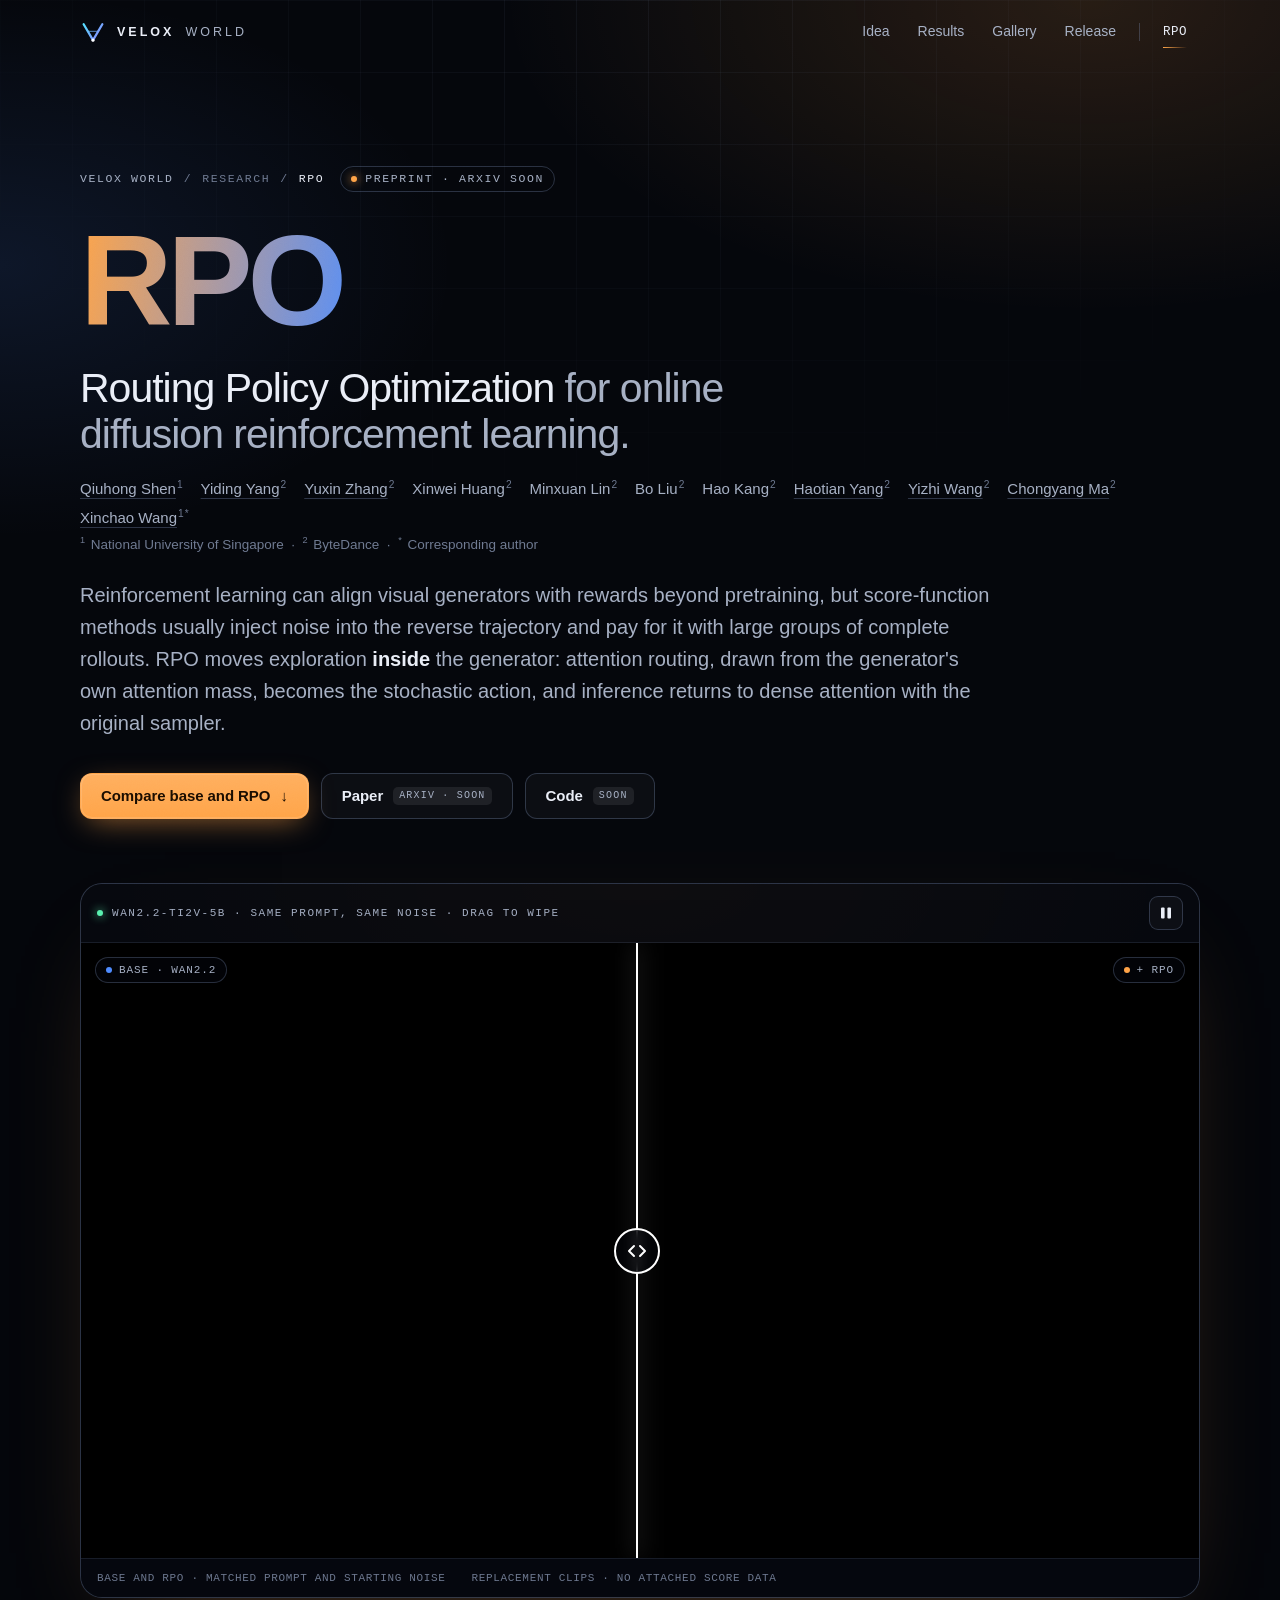
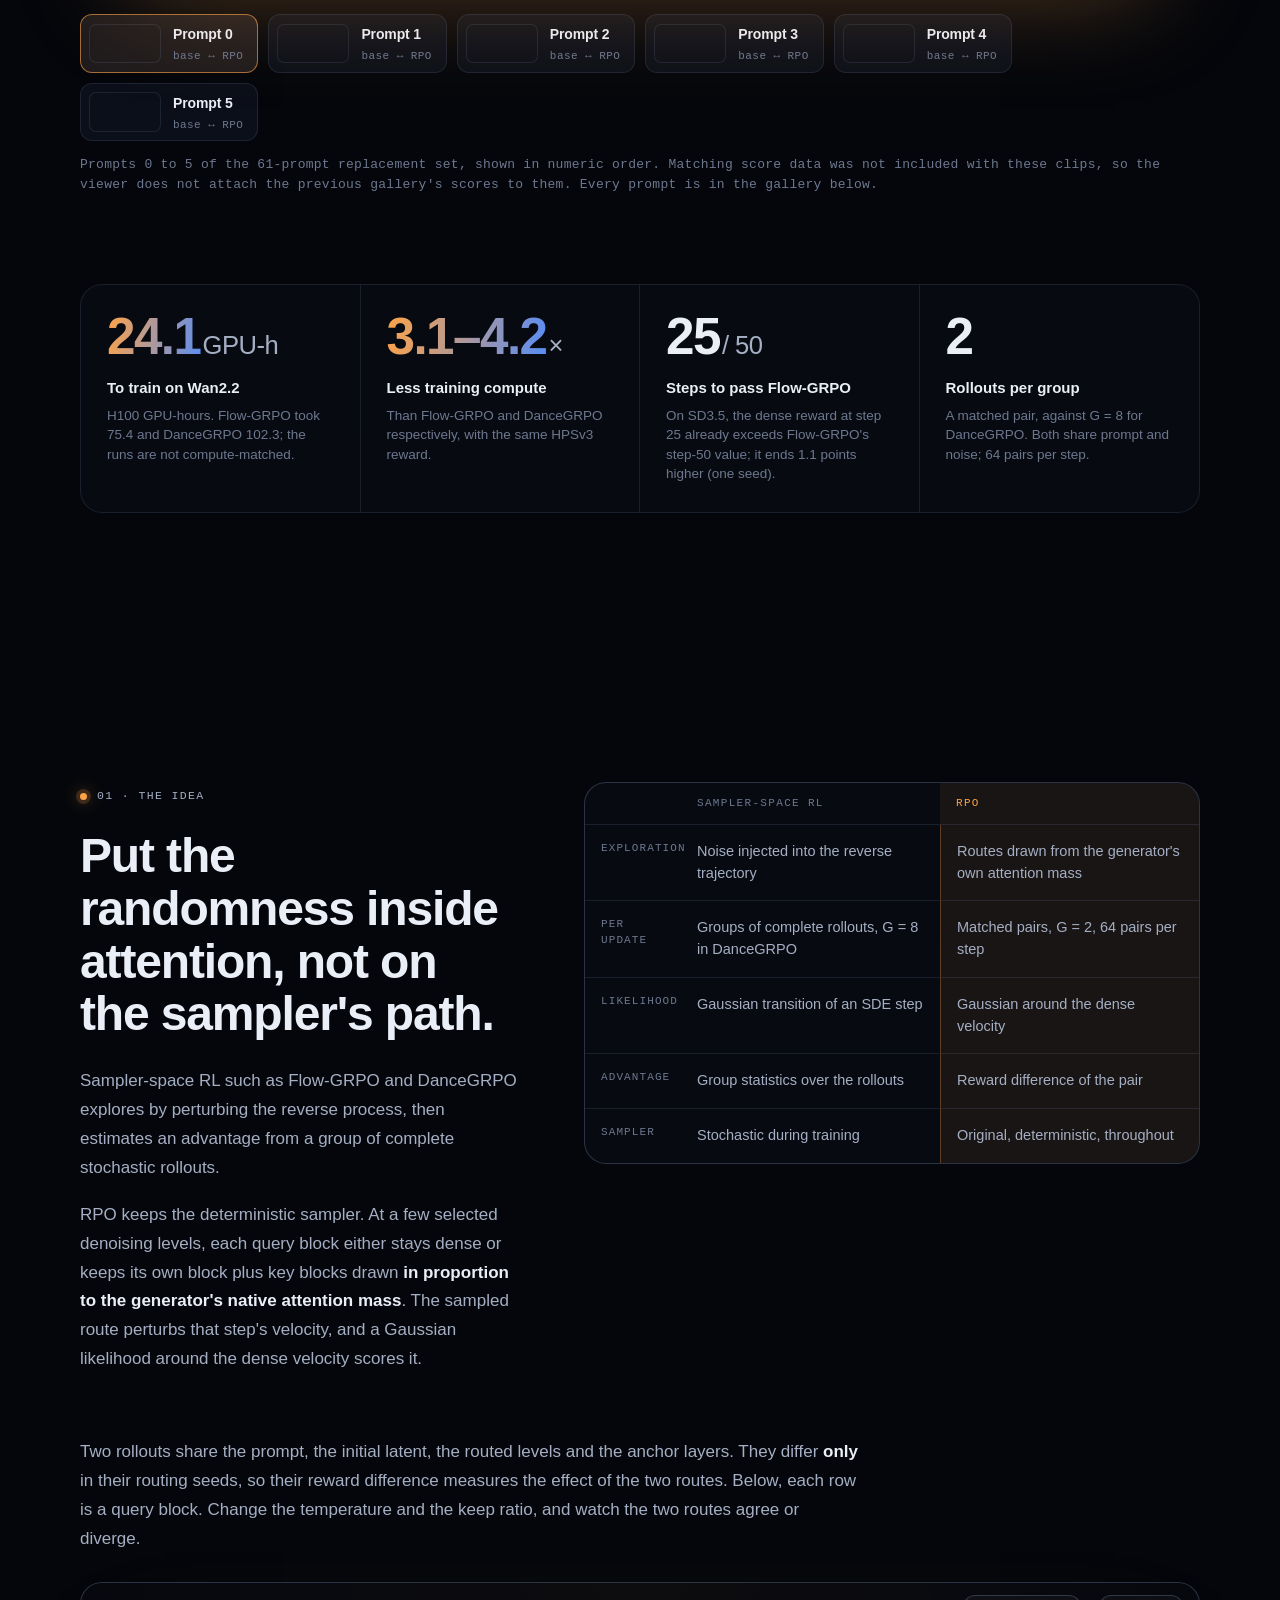
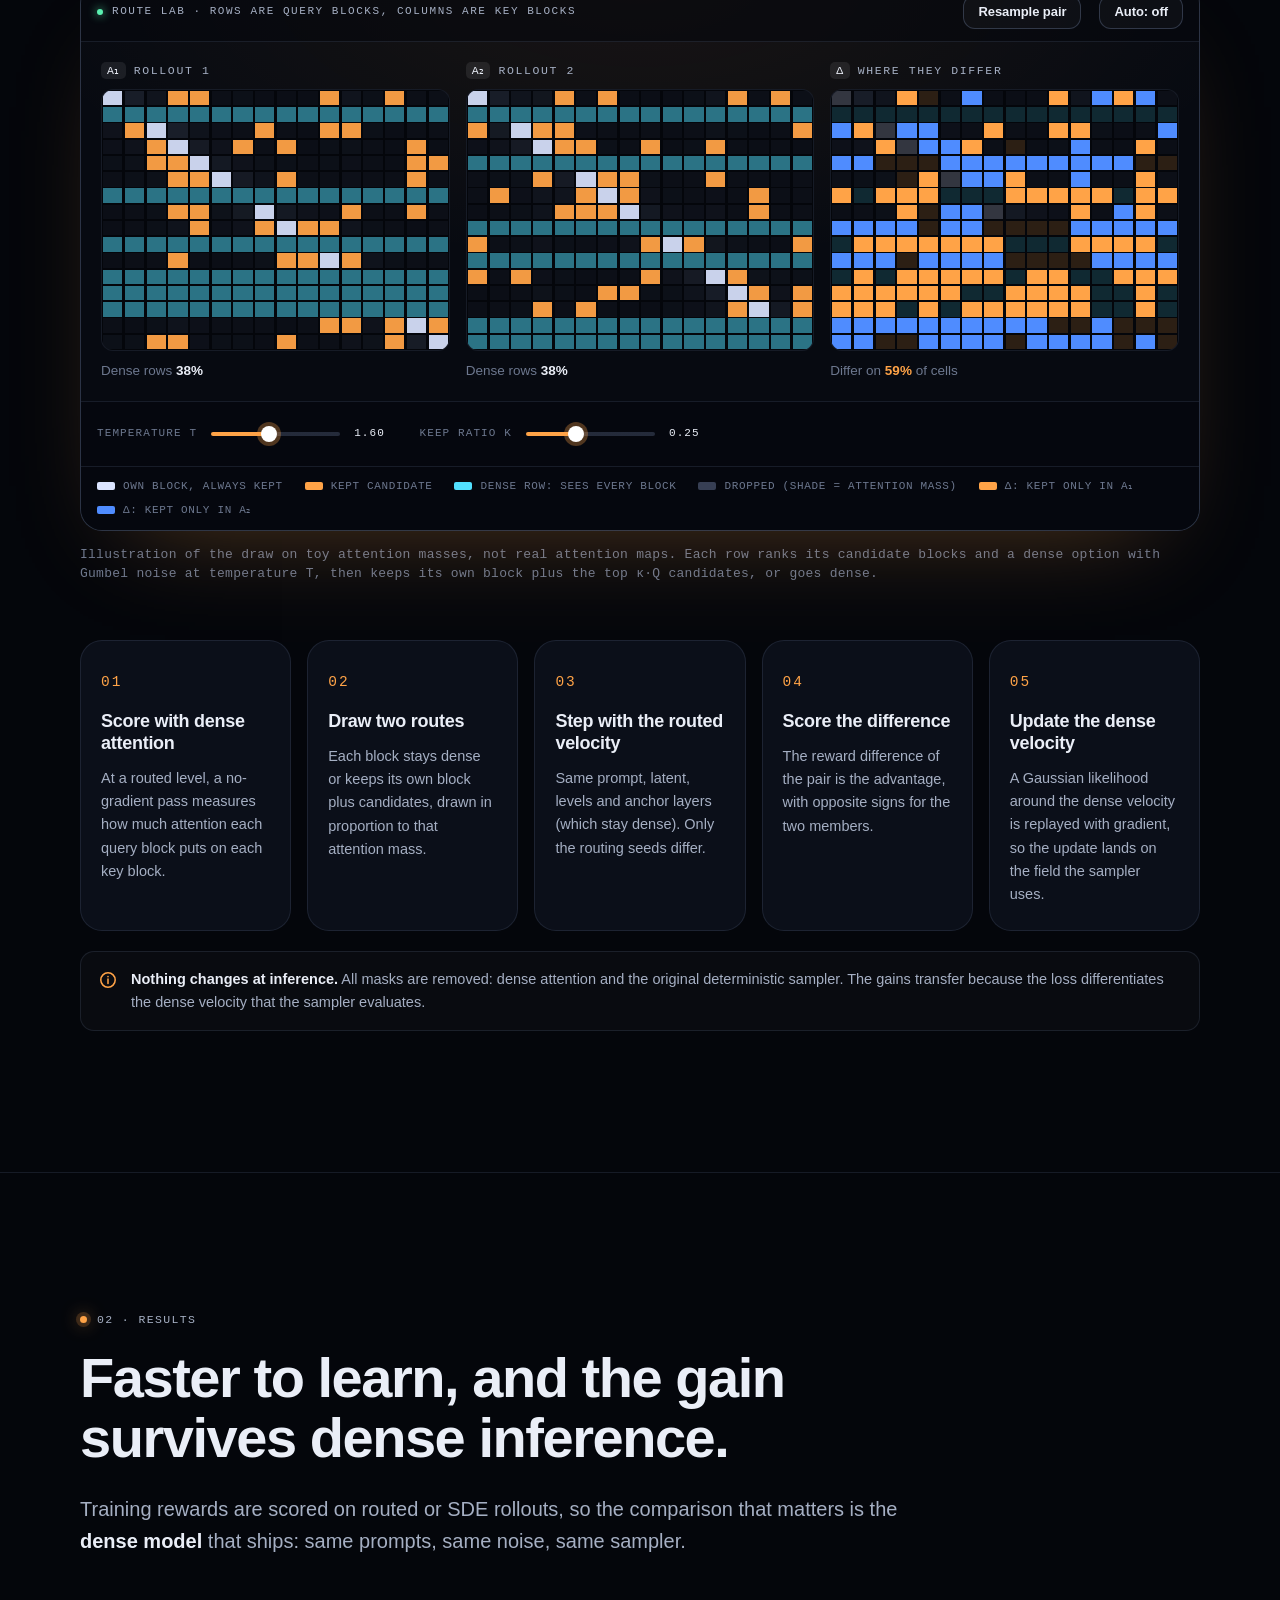
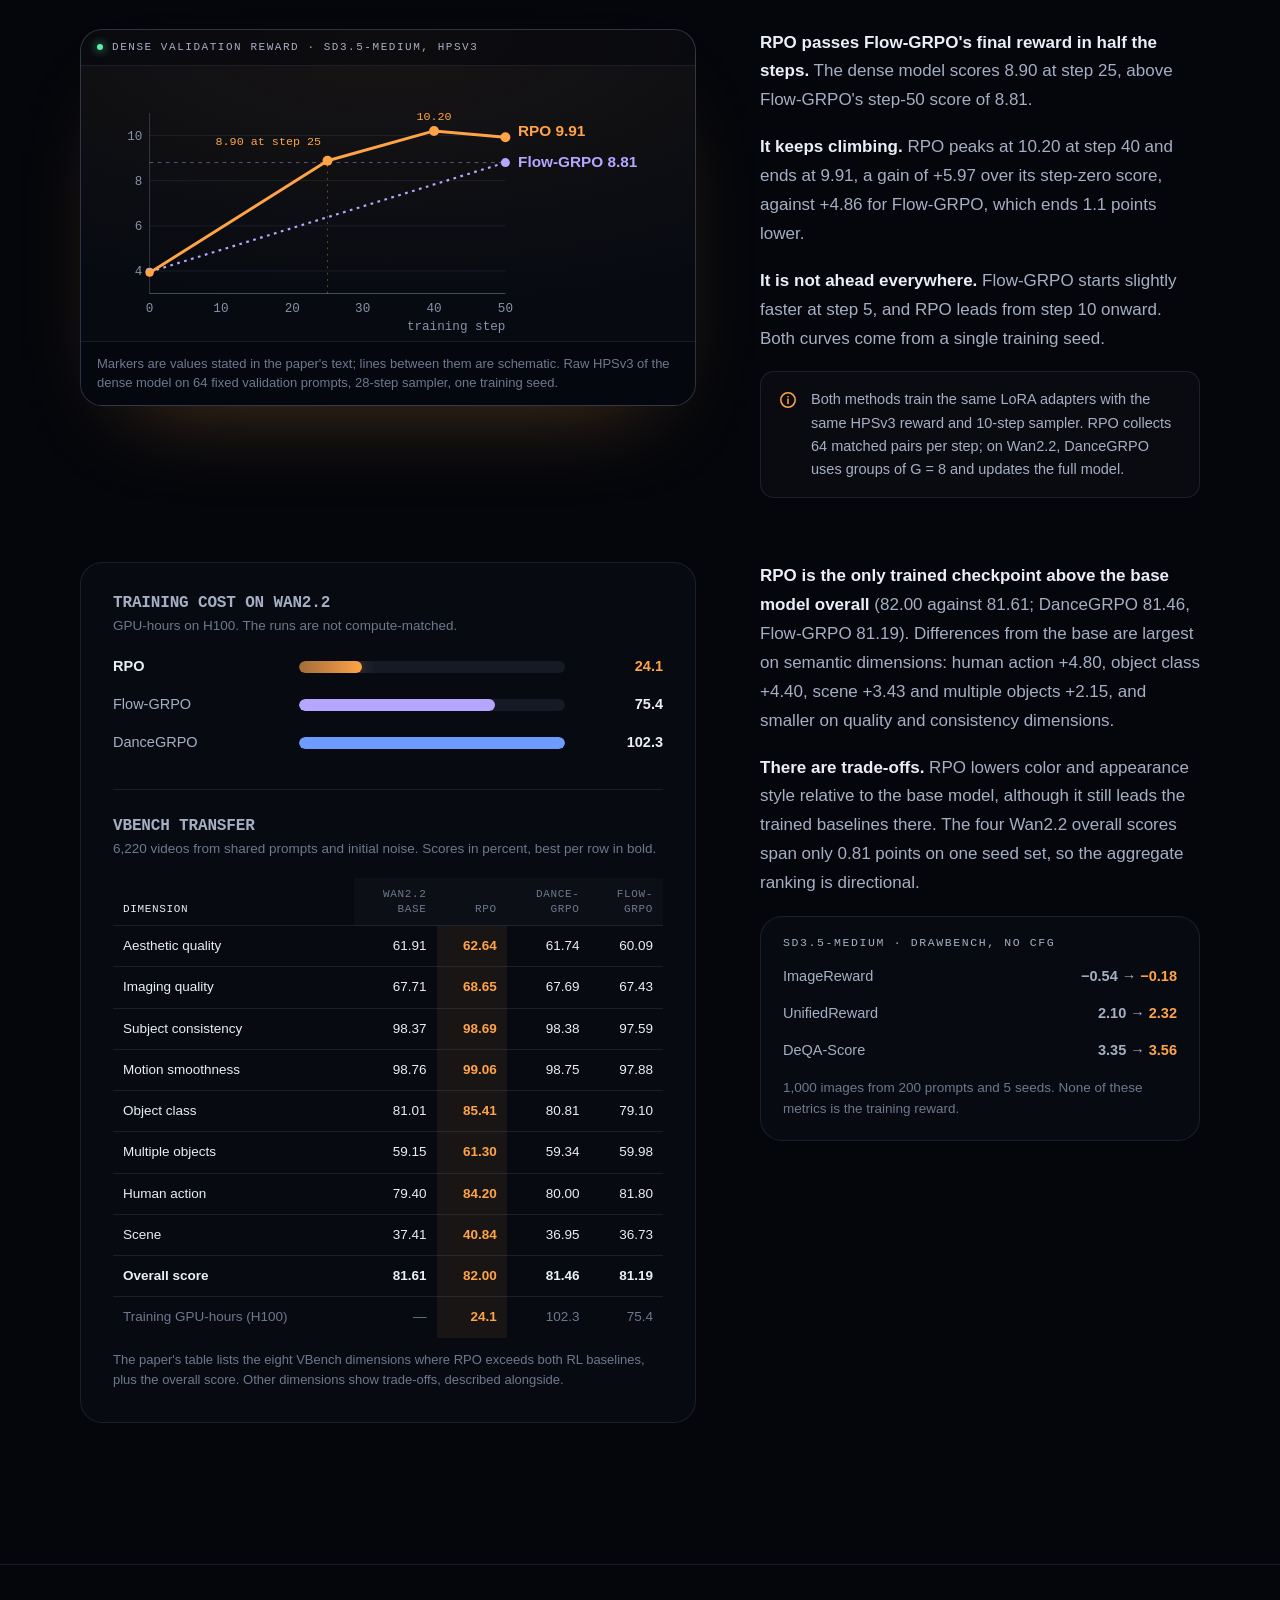
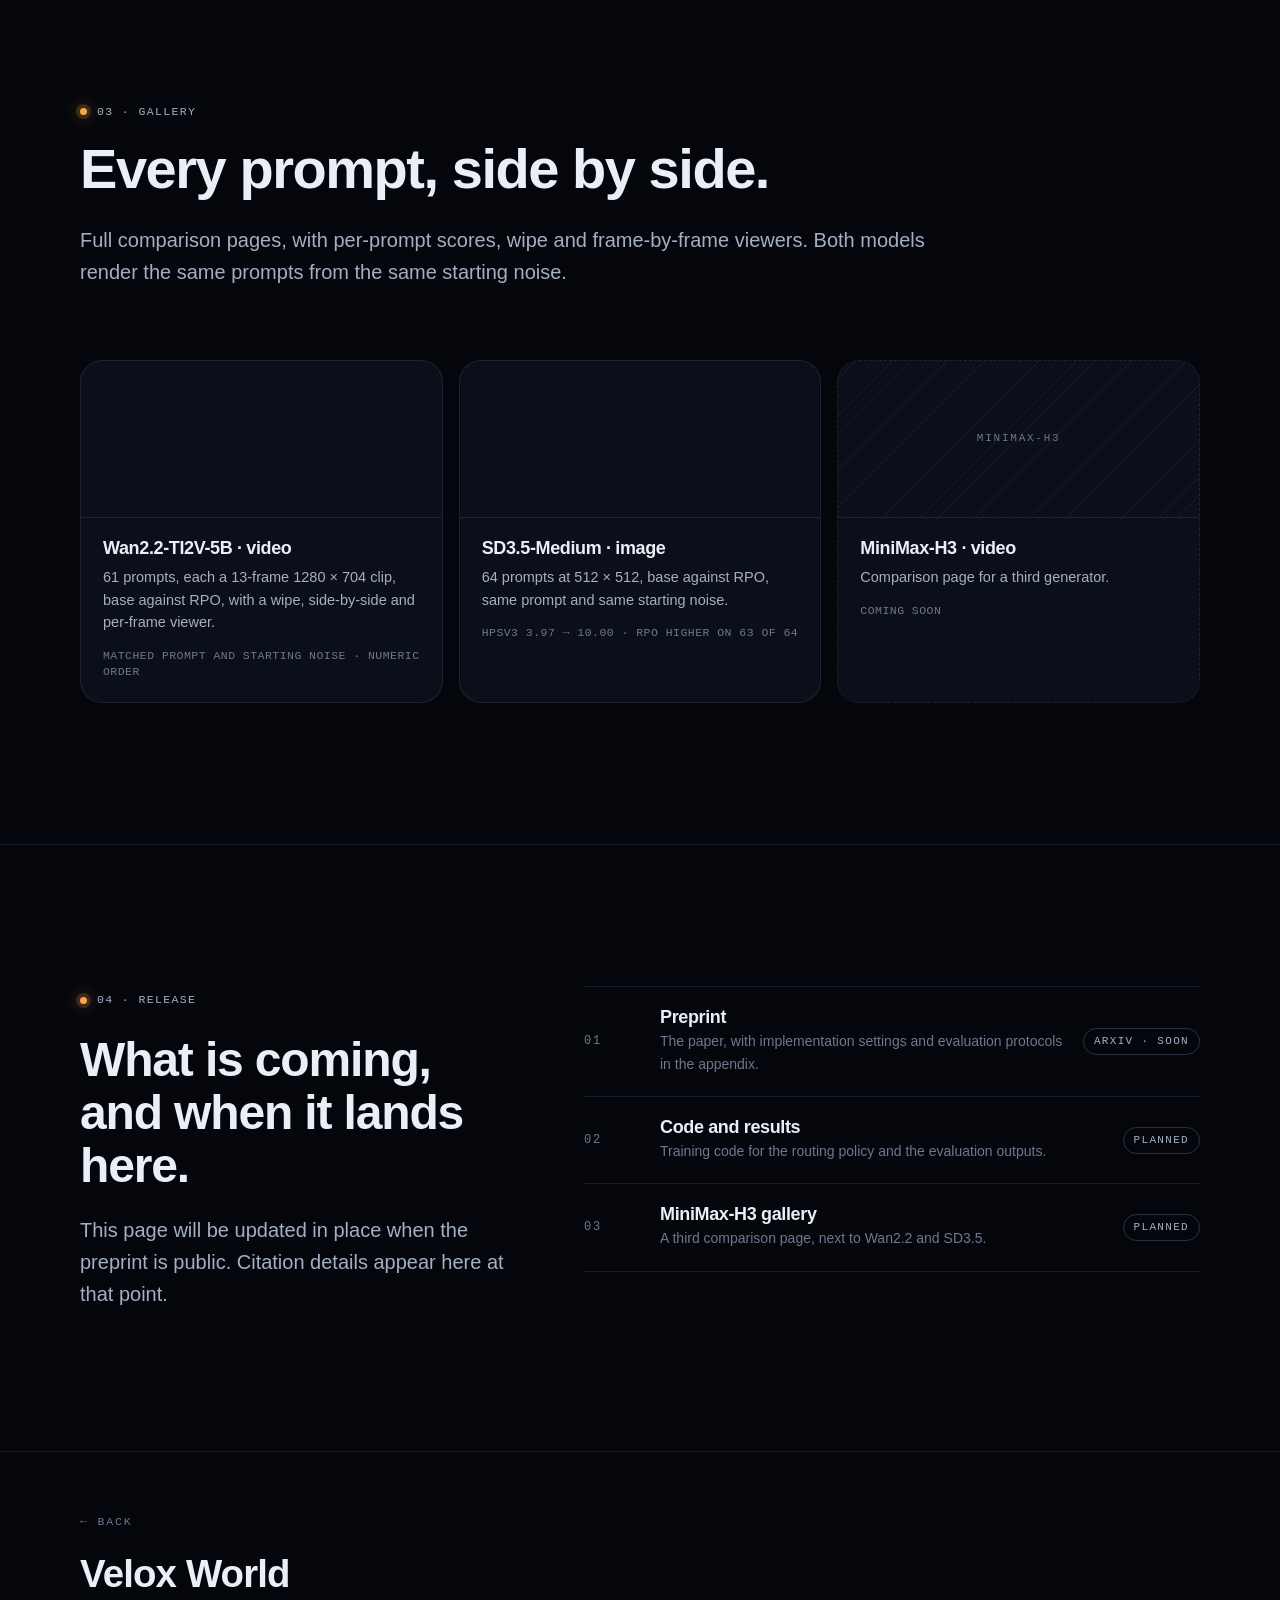
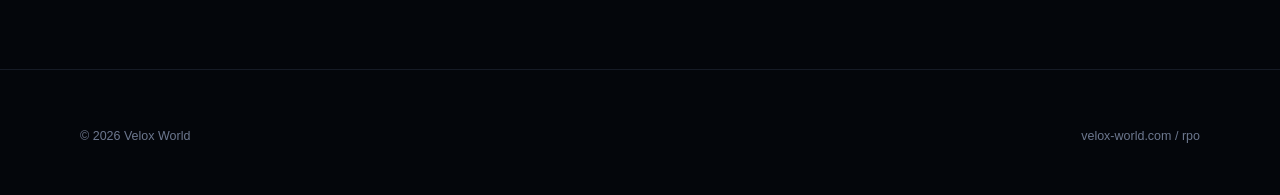
==== commit c52a89b7: "Link RPO author homepages" ====
--- a/rpo/index.html
+++ b/rpo/index.html
@@ -65,15 +65,15 @@
     "description": "Attention routing as the exploration action: routes are drawn from the generator's native attention mass, two matched rollouts differ only in their routes, a Gaussian likelihood around the dense velocity scores the routed steps, and inference restores dense attention with the original sampler.",
     "author": [
       { "@type": "Person", "name": "Qiuhong Shen", "url": "https://florinshen.github.io/", "affiliation": { "@type": "CollegeOrUniversity", "name": "National University of Singapore" } },
-      { "@type": "Person", "name": "Yiding Yang", "affiliation": { "@type": "Organization", "name": "ByteDance" } },
-      { "@type": "Person", "name": "Yuxin Zhang", "affiliation": { "@type": "Organization", "name": "ByteDance" } },
+      { "@type": "Person", "name": "Yiding Yang", "url": "https://ihollywhy.github.io/", "affiliation": { "@type": "Organization", "name": "ByteDance" } },
+      { "@type": "Person", "name": "Yuxin Zhang", "url": "https://zyxelsa.github.io/", "affiliation": { "@type": "Organization", "name": "ByteDance" } },
       { "@type": "Person", "name": "Xinwei Huang", "affiliation": { "@type": "Organization", "name": "ByteDance" } },
       { "@type": "Person", "name": "Minxuan Lin", "affiliation": { "@type": "Organization", "name": "ByteDance" } },
       { "@type": "Person", "name": "Bo Liu", "affiliation": { "@type": "Organization", "name": "ByteDance" } },
       { "@type": "Person", "name": "Hao Kang", "affiliation": { "@type": "Organization", "name": "ByteDance" } },
-      { "@type": "Person", "name": "Haotian Yang", "affiliation": { "@type": "Organization", "name": "ByteDance" } },
-      { "@type": "Person", "name": "Yizhi Wang", "affiliation": { "@type": "Organization", "name": "ByteDance" } },
-      { "@type": "Person", "name": "Chongyang Ma", "affiliation": { "@type": "Organization", "name": "ByteDance" } },
+      { "@type": "Person", "name": "Haotian Yang", "url": "https://yanght321.github.io/", "affiliation": { "@type": "Organization", "name": "ByteDance" } },
+      { "@type": "Person", "name": "Yizhi Wang", "url": "https://yizhiwang96.github.io/", "affiliation": { "@type": "Organization", "name": "ByteDance" } },
+      { "@type": "Person", "name": "Chongyang Ma", "url": "http://chongyangma.com/", "affiliation": { "@type": "Organization", "name": "ByteDance" } },
       { "@type": "Person", "name": "Xinchao Wang", "url": "https://sites.google.com/site/sitexinchaowang/", "affiliation": { "@type": "CollegeOrUniversity", "name": "National University of Singapore" } }
     ],
     "url": "https://velox-world.com/rpo/",
@@ -127,15 +127,15 @@
       <div class="authors rv" style="--d:150ms">
         <ul class="author-list" aria-label="Authors">
           <li><a href="https://florinshen.github.io/" target="_blank" rel="noopener">Qiuhong Shen</a><sup>1</sup></li>
-          <li>Yiding Yang<sup>2</sup></li>
-          <li>Yuxin Zhang<sup>2</sup></li>
+          <li><a href="https://ihollywhy.github.io/" target="_blank" rel="noopener">Yiding Yang</a><sup>2</sup></li>
+          <li><a href="https://zyxelsa.github.io/" target="_blank" rel="noopener">Yuxin Zhang</a><sup>2</sup></li>
           <li>Xinwei Huang<sup>2</sup></li>
           <li>Minxuan Lin<sup>2</sup></li>
           <li>Bo Liu<sup>2</sup></li>
           <li>Hao Kang<sup>2</sup></li>
-          <li>Haotian Yang<sup>2</sup></li>
-          <li>Yizhi Wang<sup>2</sup></li>
-          <li>Chongyang Ma<sup>2</sup></li>
+          <li><a href="https://yanght321.github.io/" target="_blank" rel="noopener">Haotian Yang</a><sup>2</sup></li>
+          <li><a href="https://yizhiwang96.github.io/" target="_blank" rel="noopener">Yizhi Wang</a><sup>2</sup></li>
+          <li><a href="http://chongyangma.com/" target="_blank" rel="noopener">Chongyang Ma</a><sup>2</sup></li>
           <li><a href="https://sites.google.com/site/sitexinchaowang/" target="_blank" rel="noopener">Xinchao Wang</a><sup>1</sup><sup>*</sup></li>
         </ul>
         <p class="affil"><sup>1</sup> National University of Singapore &nbsp;·&nbsp; <sup>2</sup> ByteDance &nbsp;·&nbsp; <sup>*</sup> Corresponding author</p>
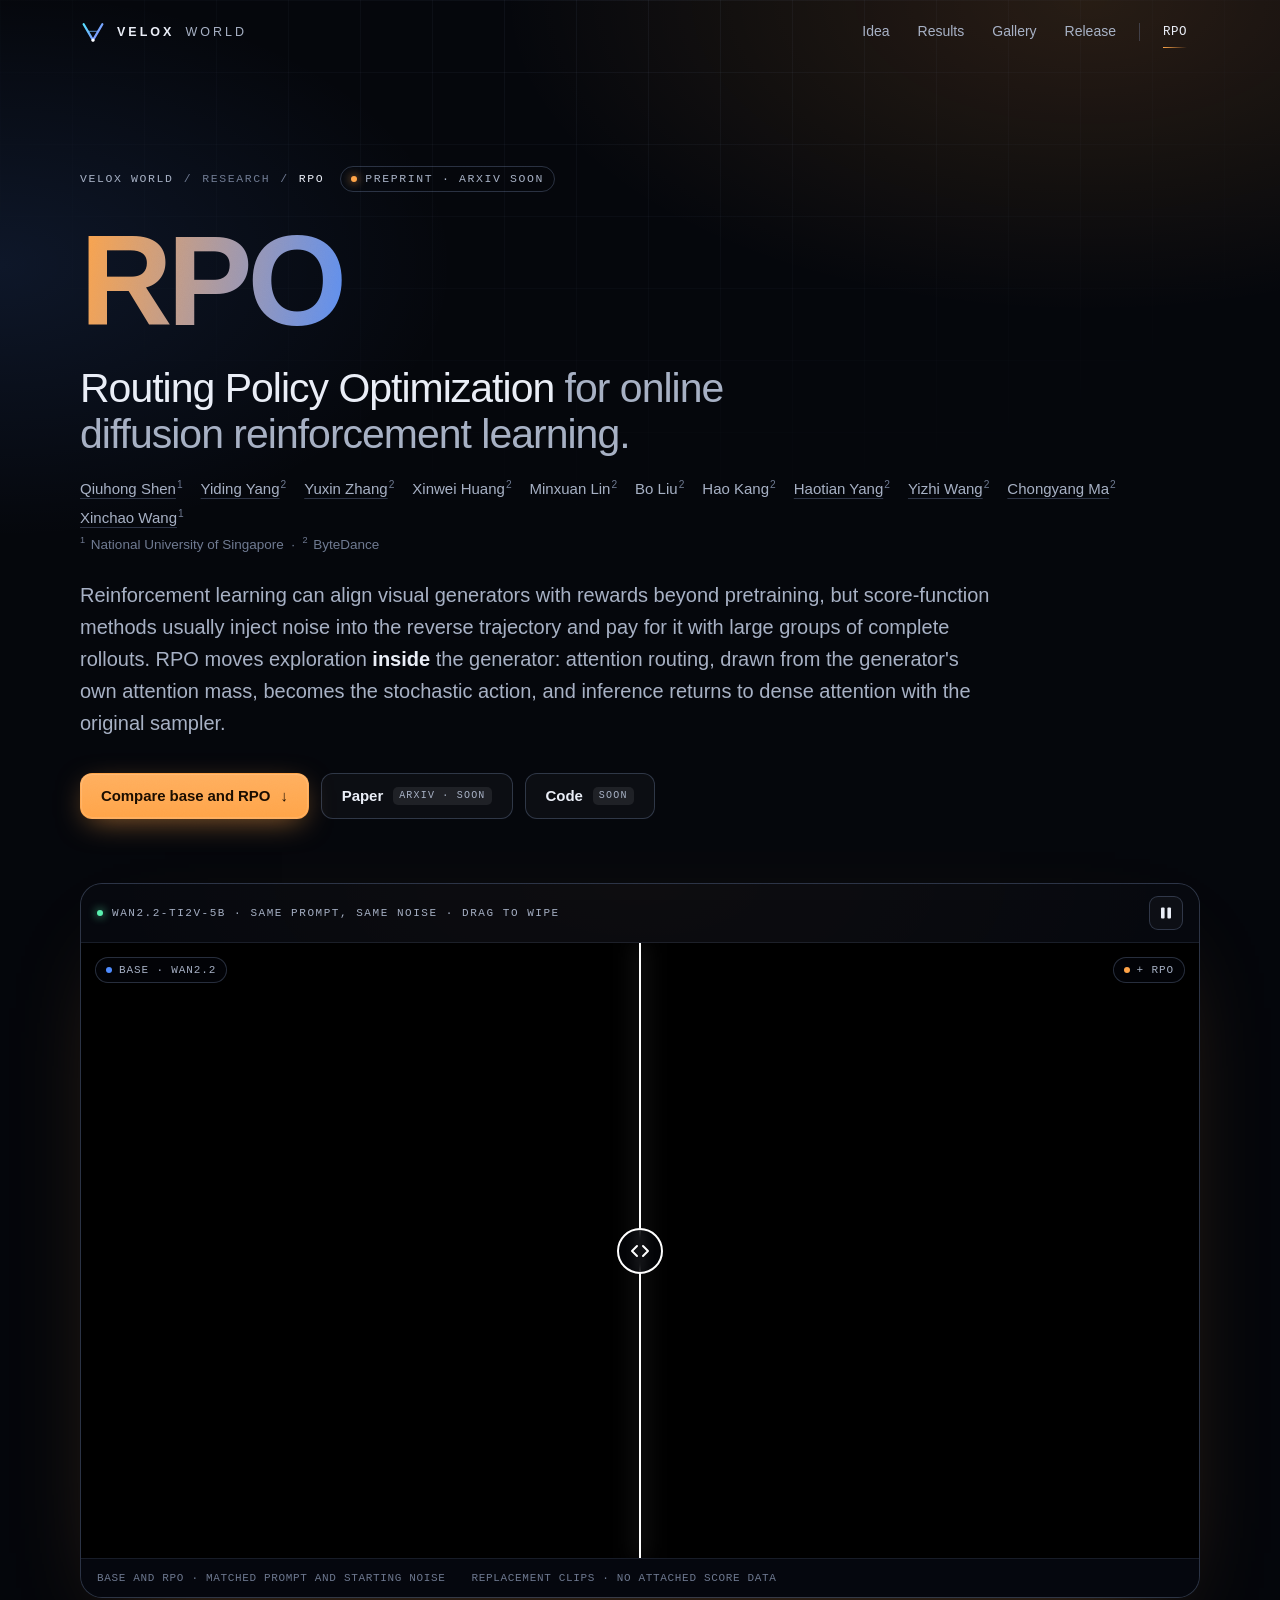
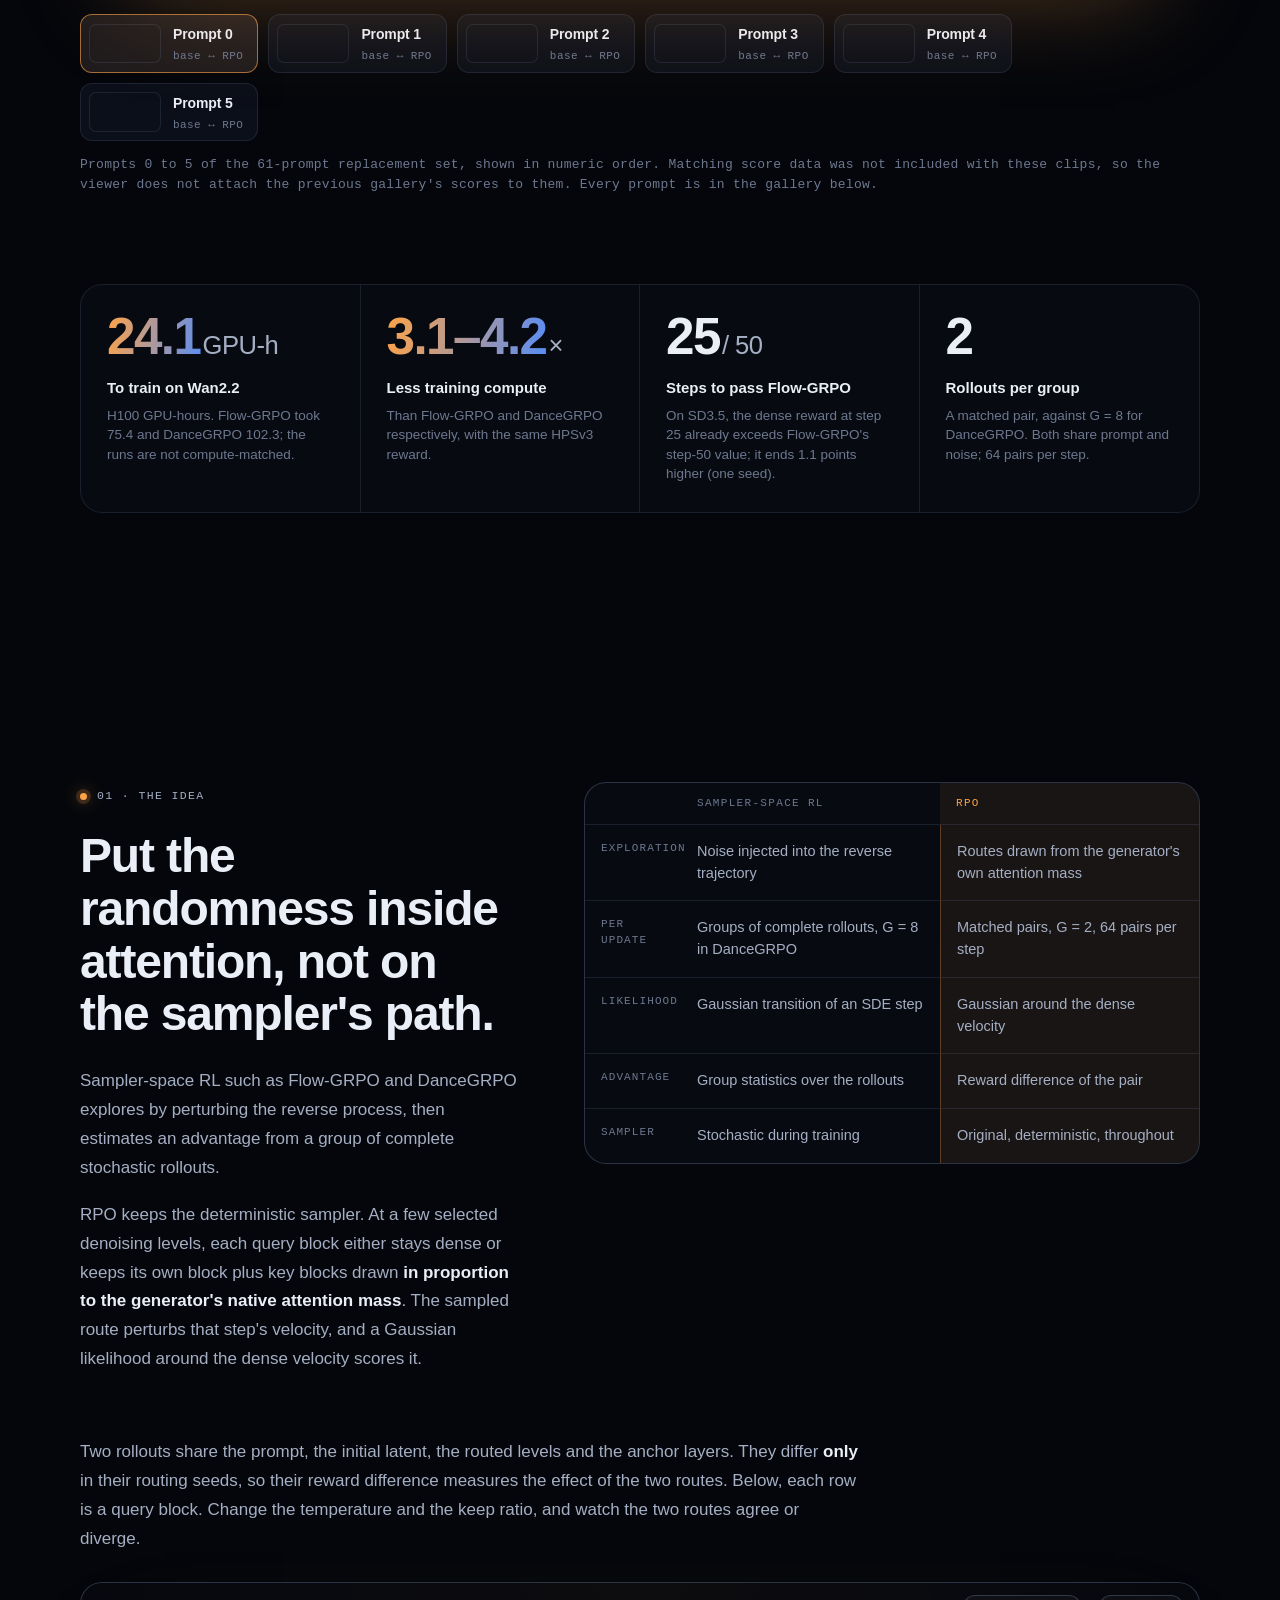
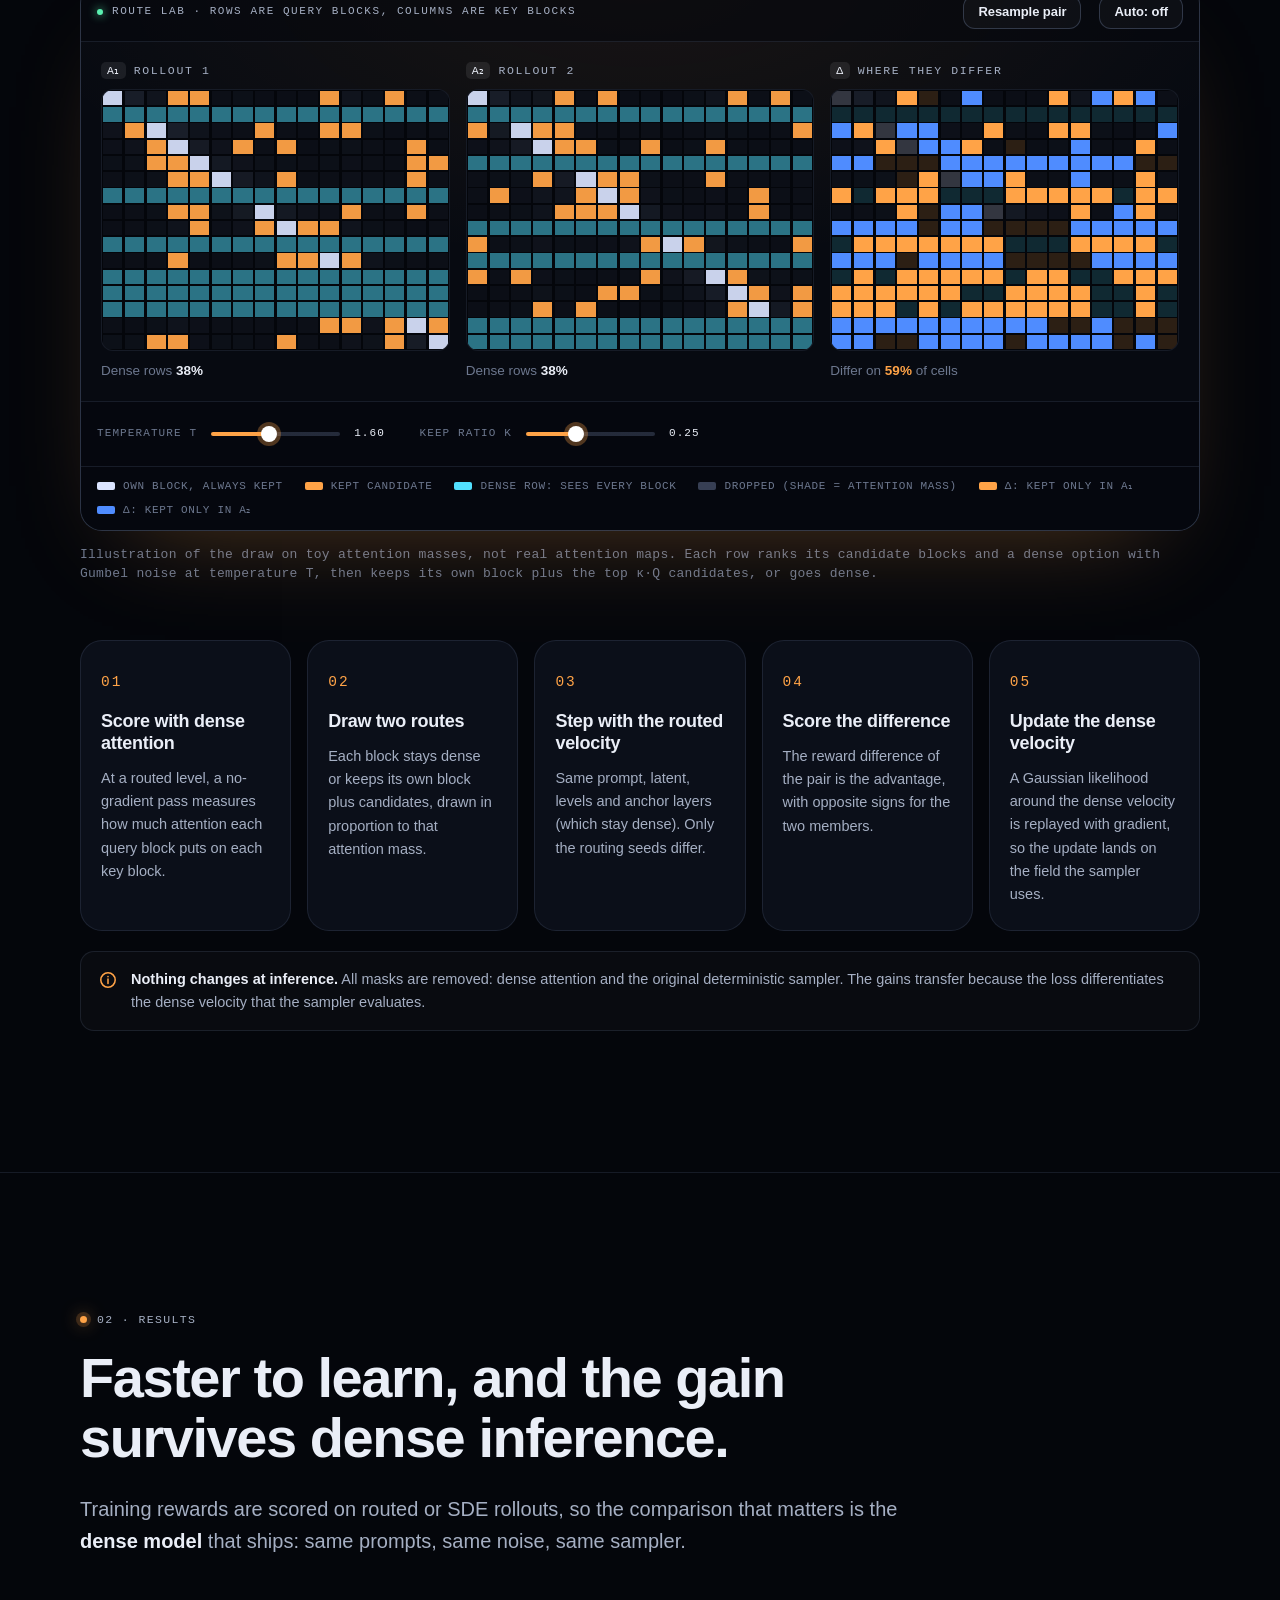
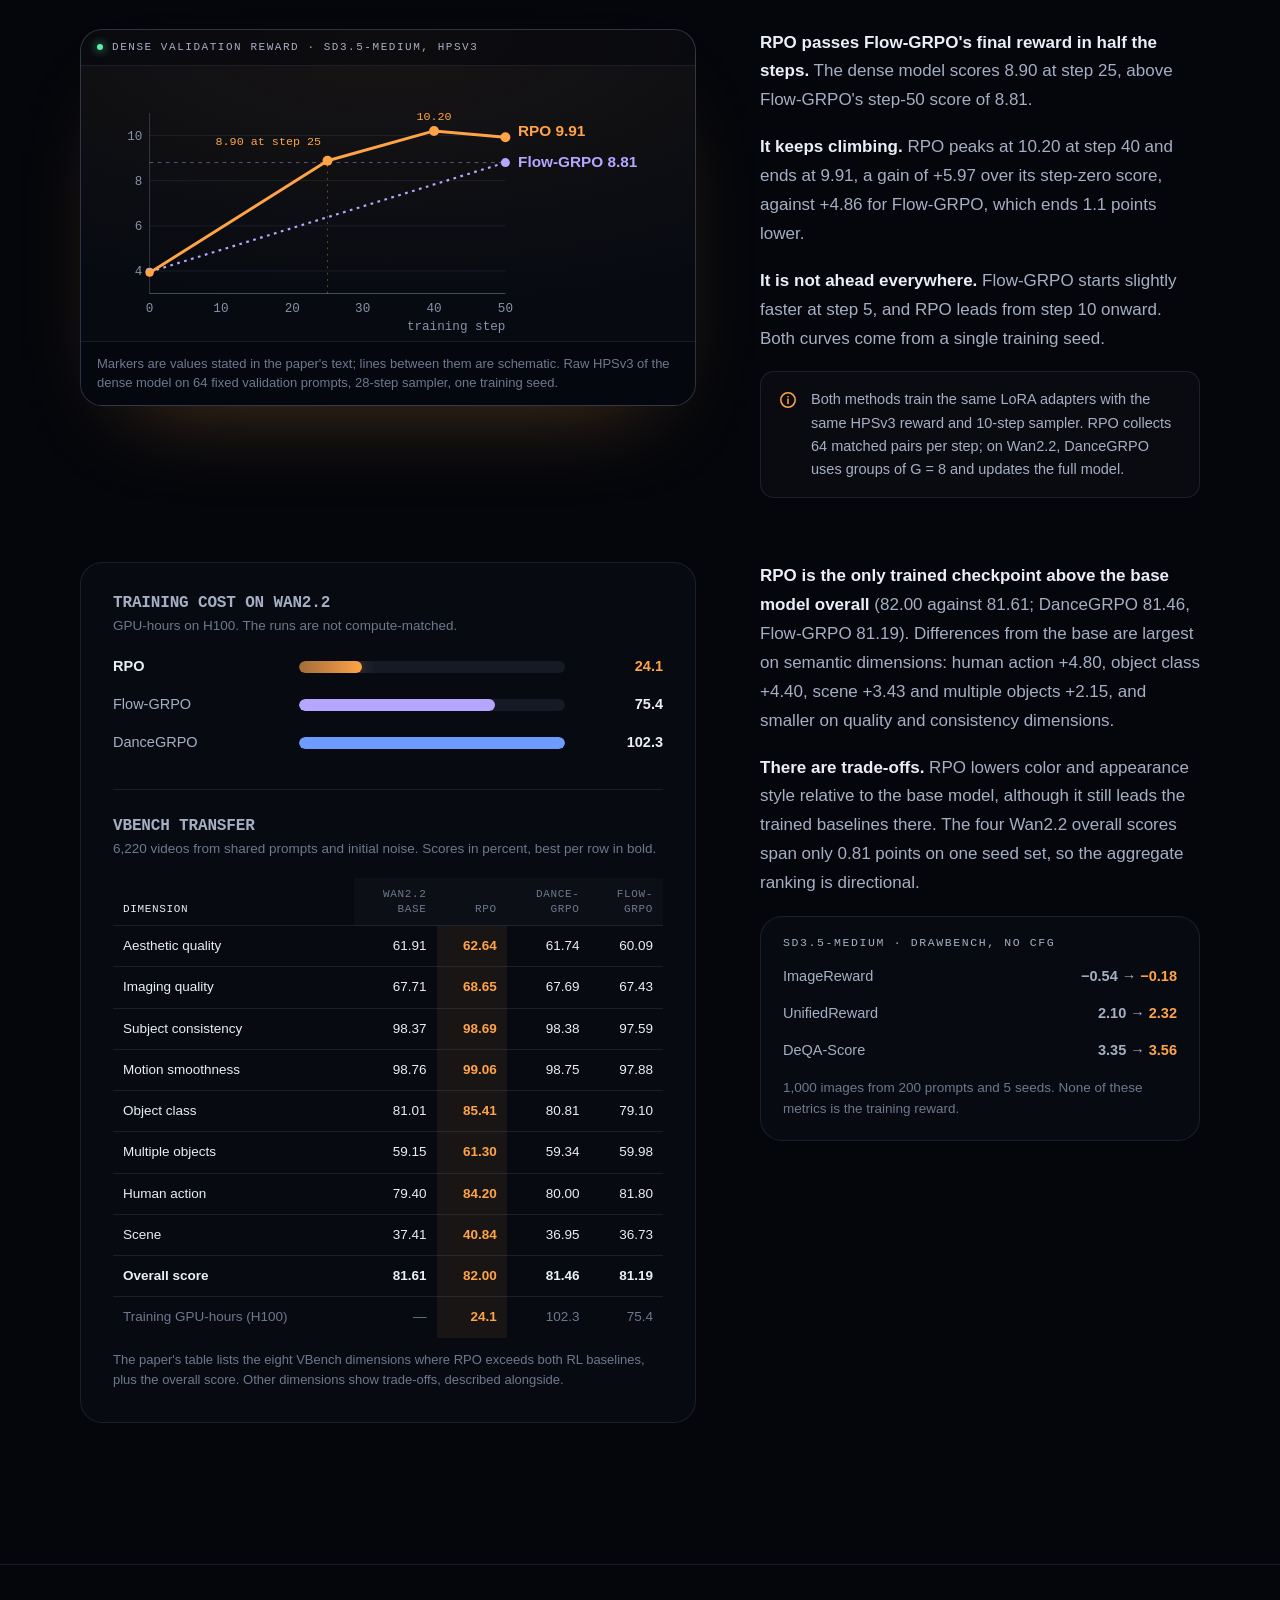
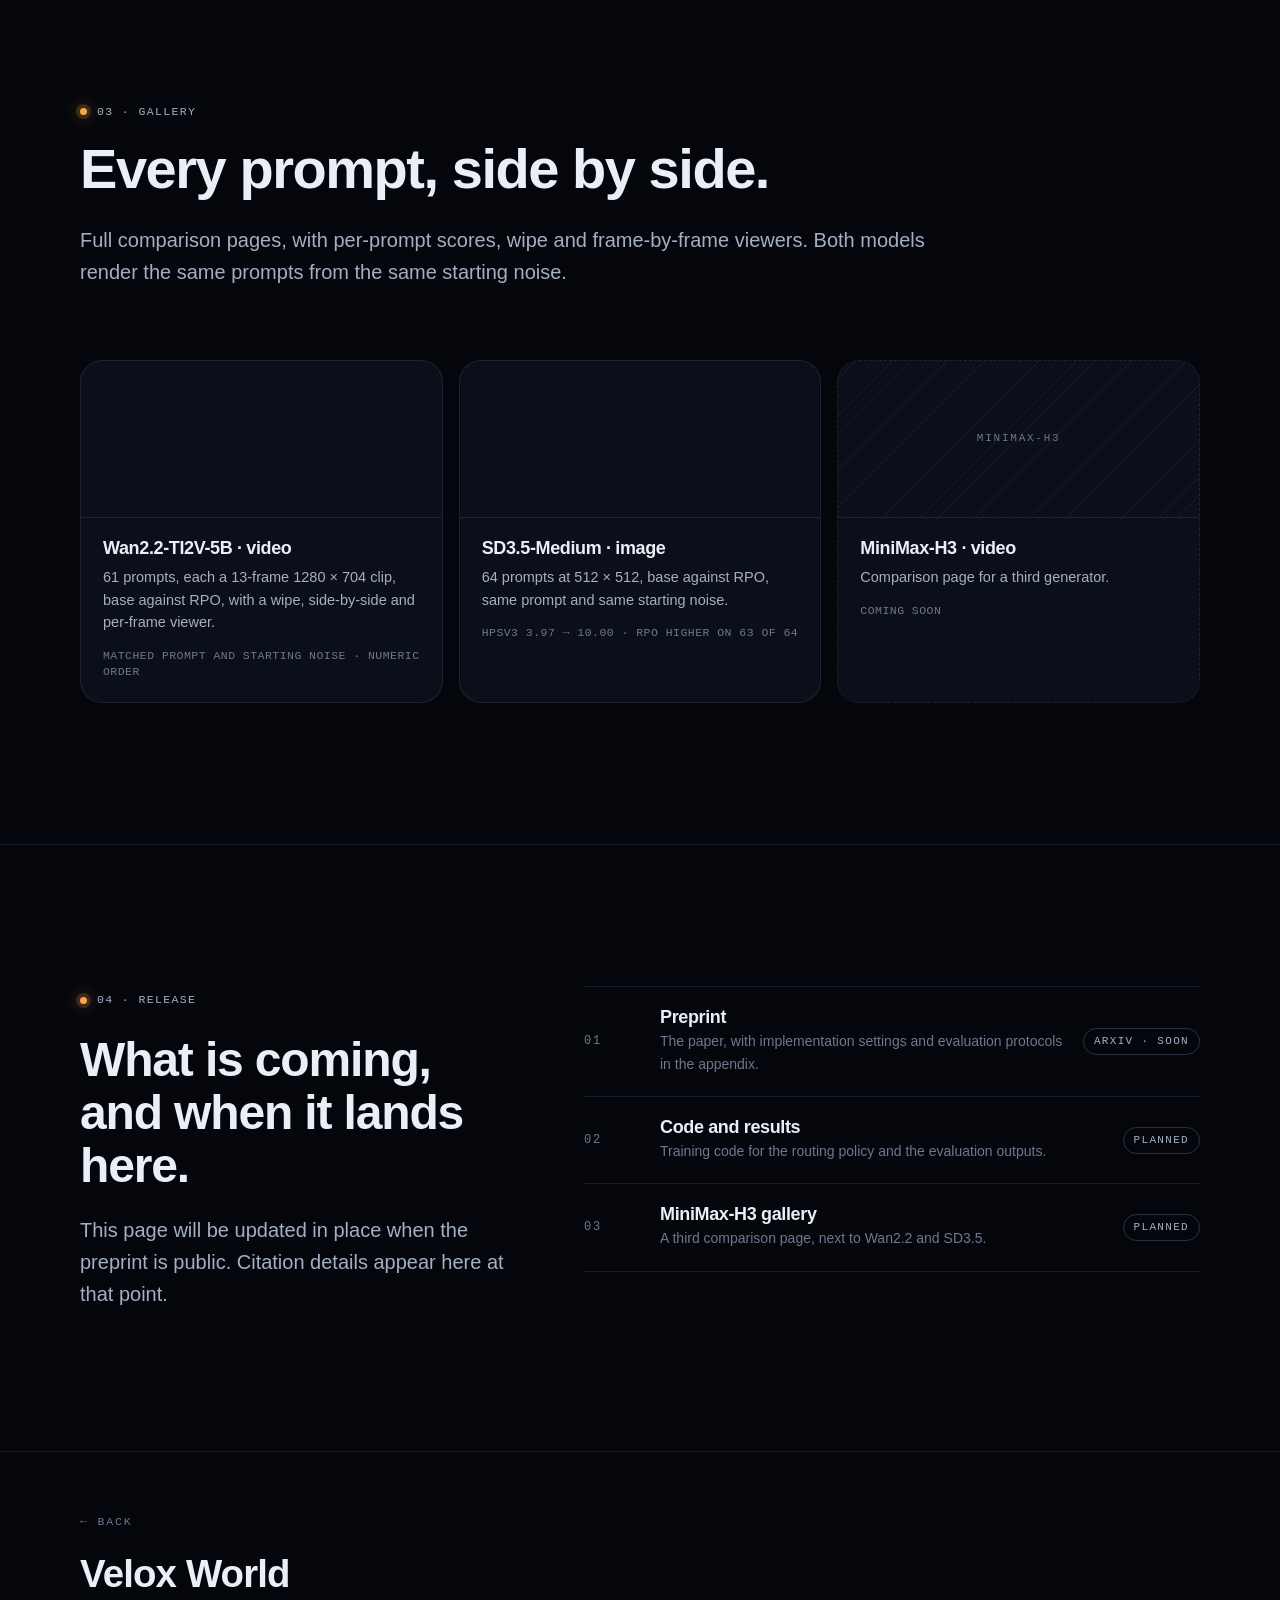
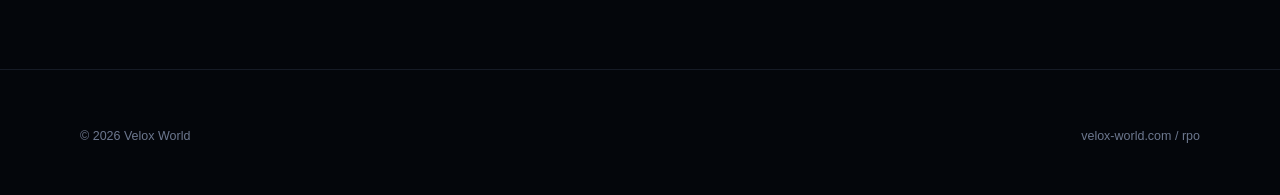
==== commit 5a8603f0: "update meta info only" ====
--- a/rpo/index.html
+++ b/rpo/index.html
@@ -136,9 +136,9 @@
           <li><a href="https://yanght321.github.io/" target="_blank" rel="noopener">Haotian Yang</a><sup>2</sup></li>
           <li><a href="https://yizhiwang96.github.io/" target="_blank" rel="noopener">Yizhi Wang</a><sup>2</sup></li>
           <li><a href="http://chongyangma.com/" target="_blank" rel="noopener">Chongyang Ma</a><sup>2</sup></li>
-          <li><a href="https://sites.google.com/site/sitexinchaowang/" target="_blank" rel="noopener">Xinchao Wang</a><sup>1</sup><sup>*</sup></li>
+          <li><a href="https://sites.google.com/site/sitexinchaowang/" target="_blank" rel="noopener">Xinchao Wang</a><sup>1</sup></li>
         </ul>
-        <p class="affil"><sup>1</sup> National University of Singapore &nbsp;·&nbsp; <sup>2</sup> ByteDance &nbsp;·&nbsp; <sup>*</sup> Corresponding author</p>
+        <p class="affil"><sup>1</sup> National University of Singapore &nbsp;·&nbsp; <sup>2</sup> ByteDance</p>
       </div>
       <p class="lead p-lead rv" style="--d:180ms">Reinforcement learning can align visual generators with rewards beyond pretraining, but score-function methods usually inject noise into the reverse trajectory and pay for it with large groups of complete rollouts. RPO moves exploration <b>inside</b> the generator: attention routing, drawn from the generator's own attention mass, becomes the stochastic action, and inference returns to dense attention with the original sampler.</p>
       <div class="p-cta rv" style="--d:240ms">
--- a/assets/css/site.css
+++ b/assets/css/site.css
@@ -248,7 +248,7 @@
 
 /* ---------- footer ---------- */
 .foot { border-top: 1px solid var(--line); padding: 56px 0 48px; color: var(--text-3); font-size: 14px; }
-.foot-grid { display: grid; grid-template-columns: 1.4fr 1fr 1fr; gap: 40px; }
+.foot-grid { display: grid; grid-template-columns: 1.4fr 1fr 1fr 1fr; gap: 40px; }
 .foot h4 { font: 500 11.5px/1 var(--mono); letter-spacing: 0.12em; text-transform: uppercase; color: var(--text-2); margin-bottom: 16px; }
 .foot ul { list-style: none; margin: 0; padding: 0; display: grid; gap: 10px; }
 .foot a:hover { color: var(--text); }
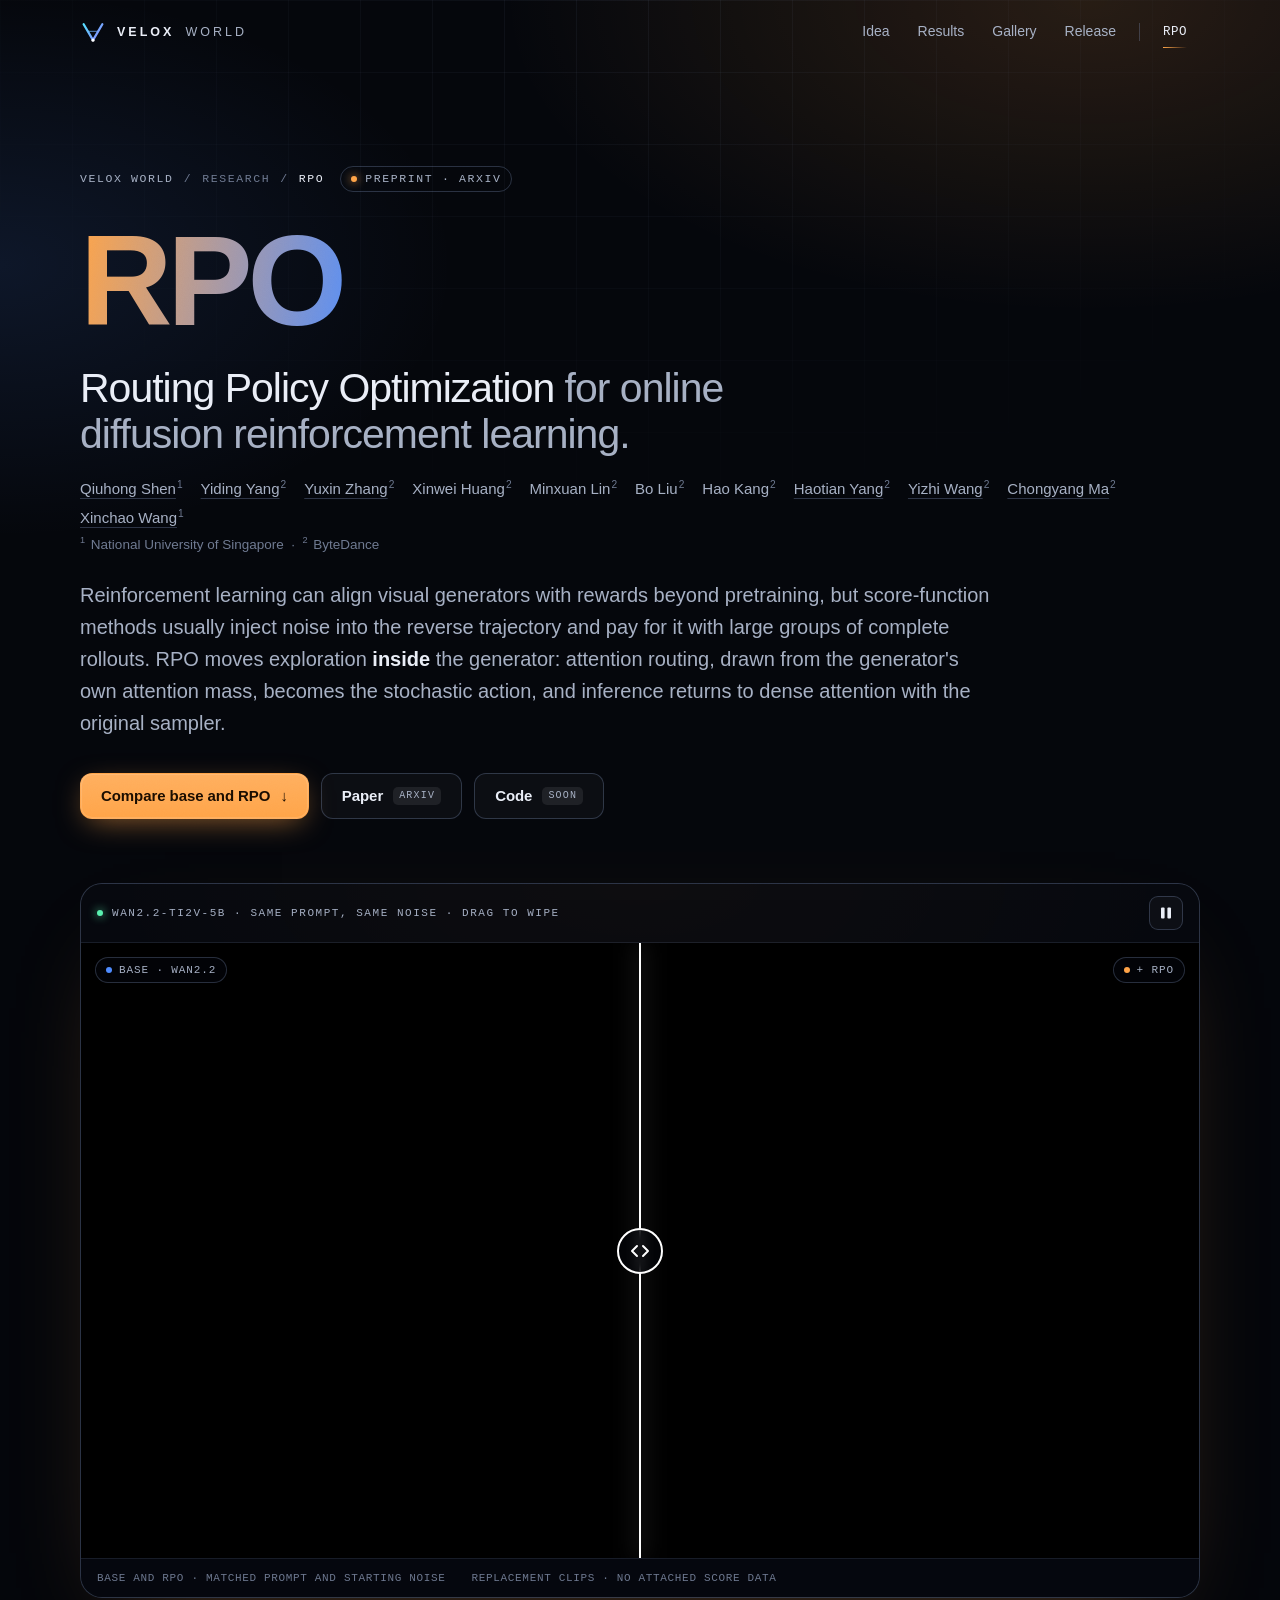
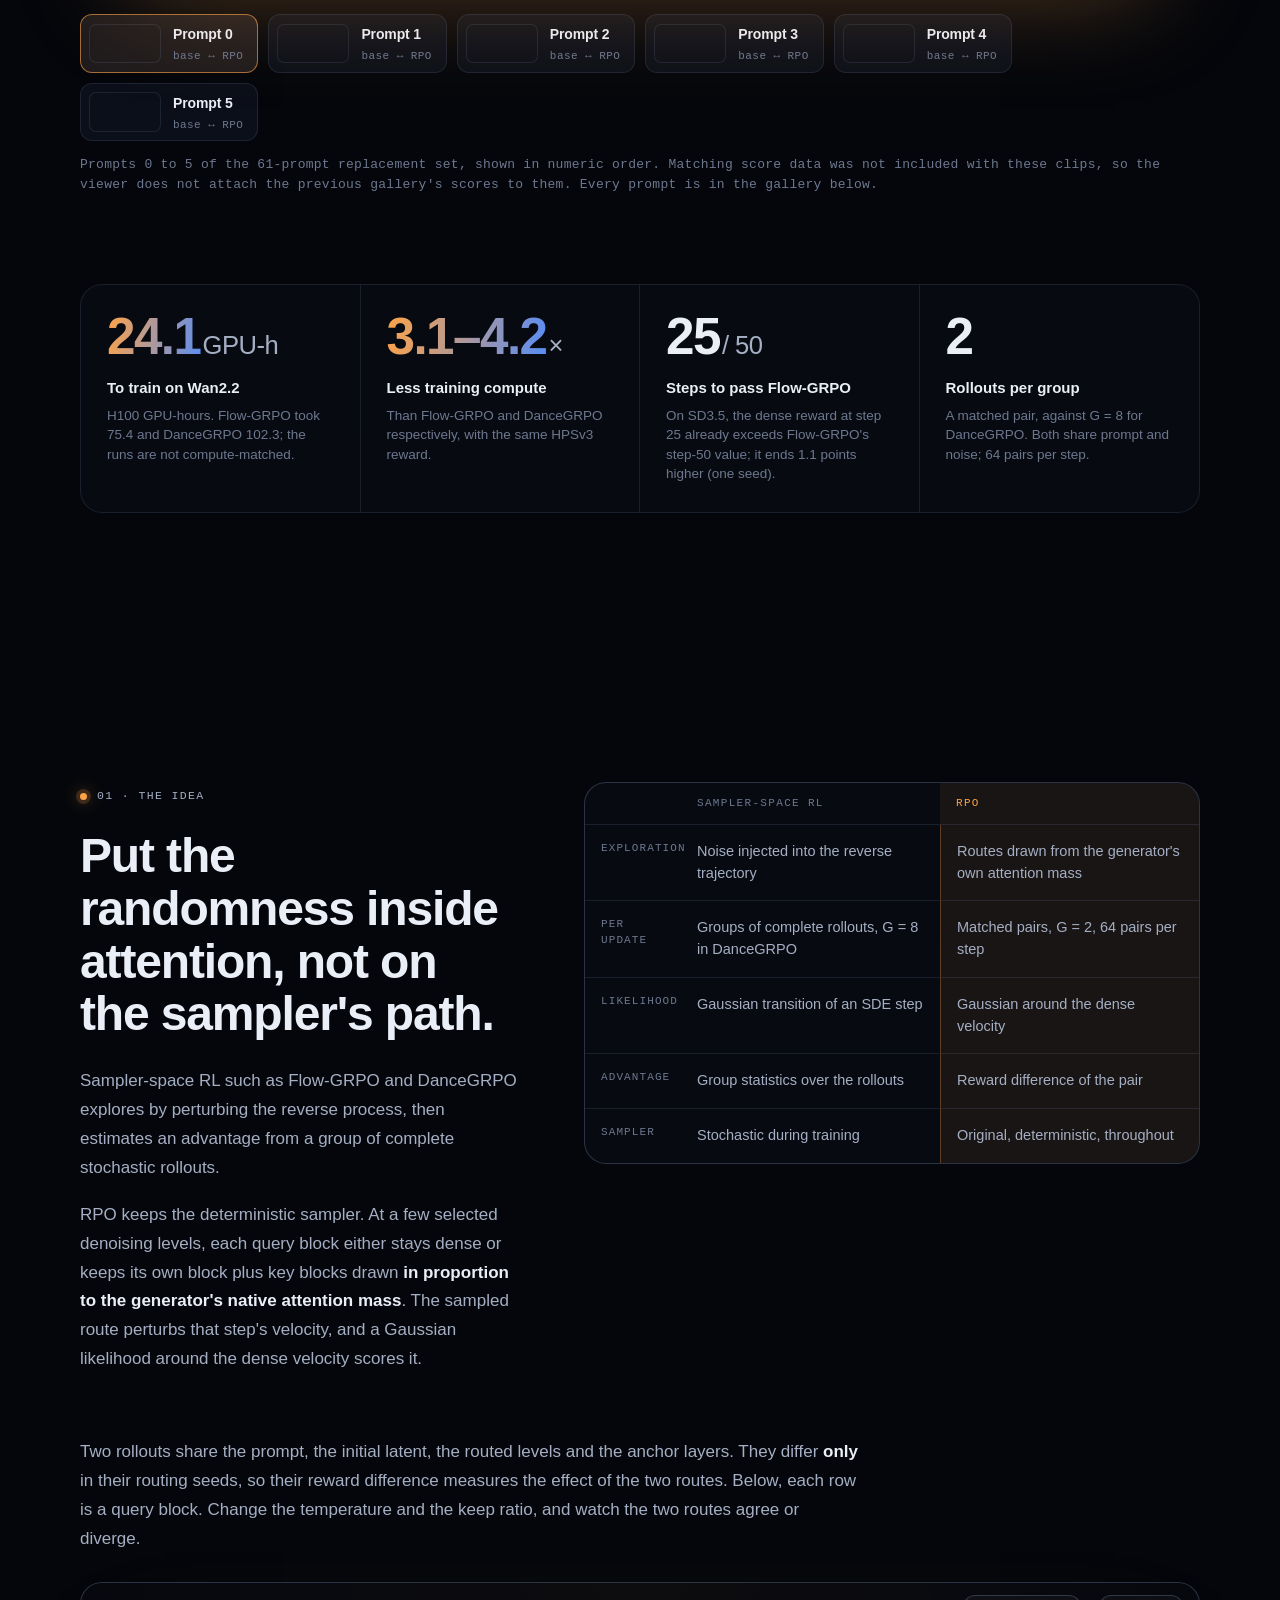
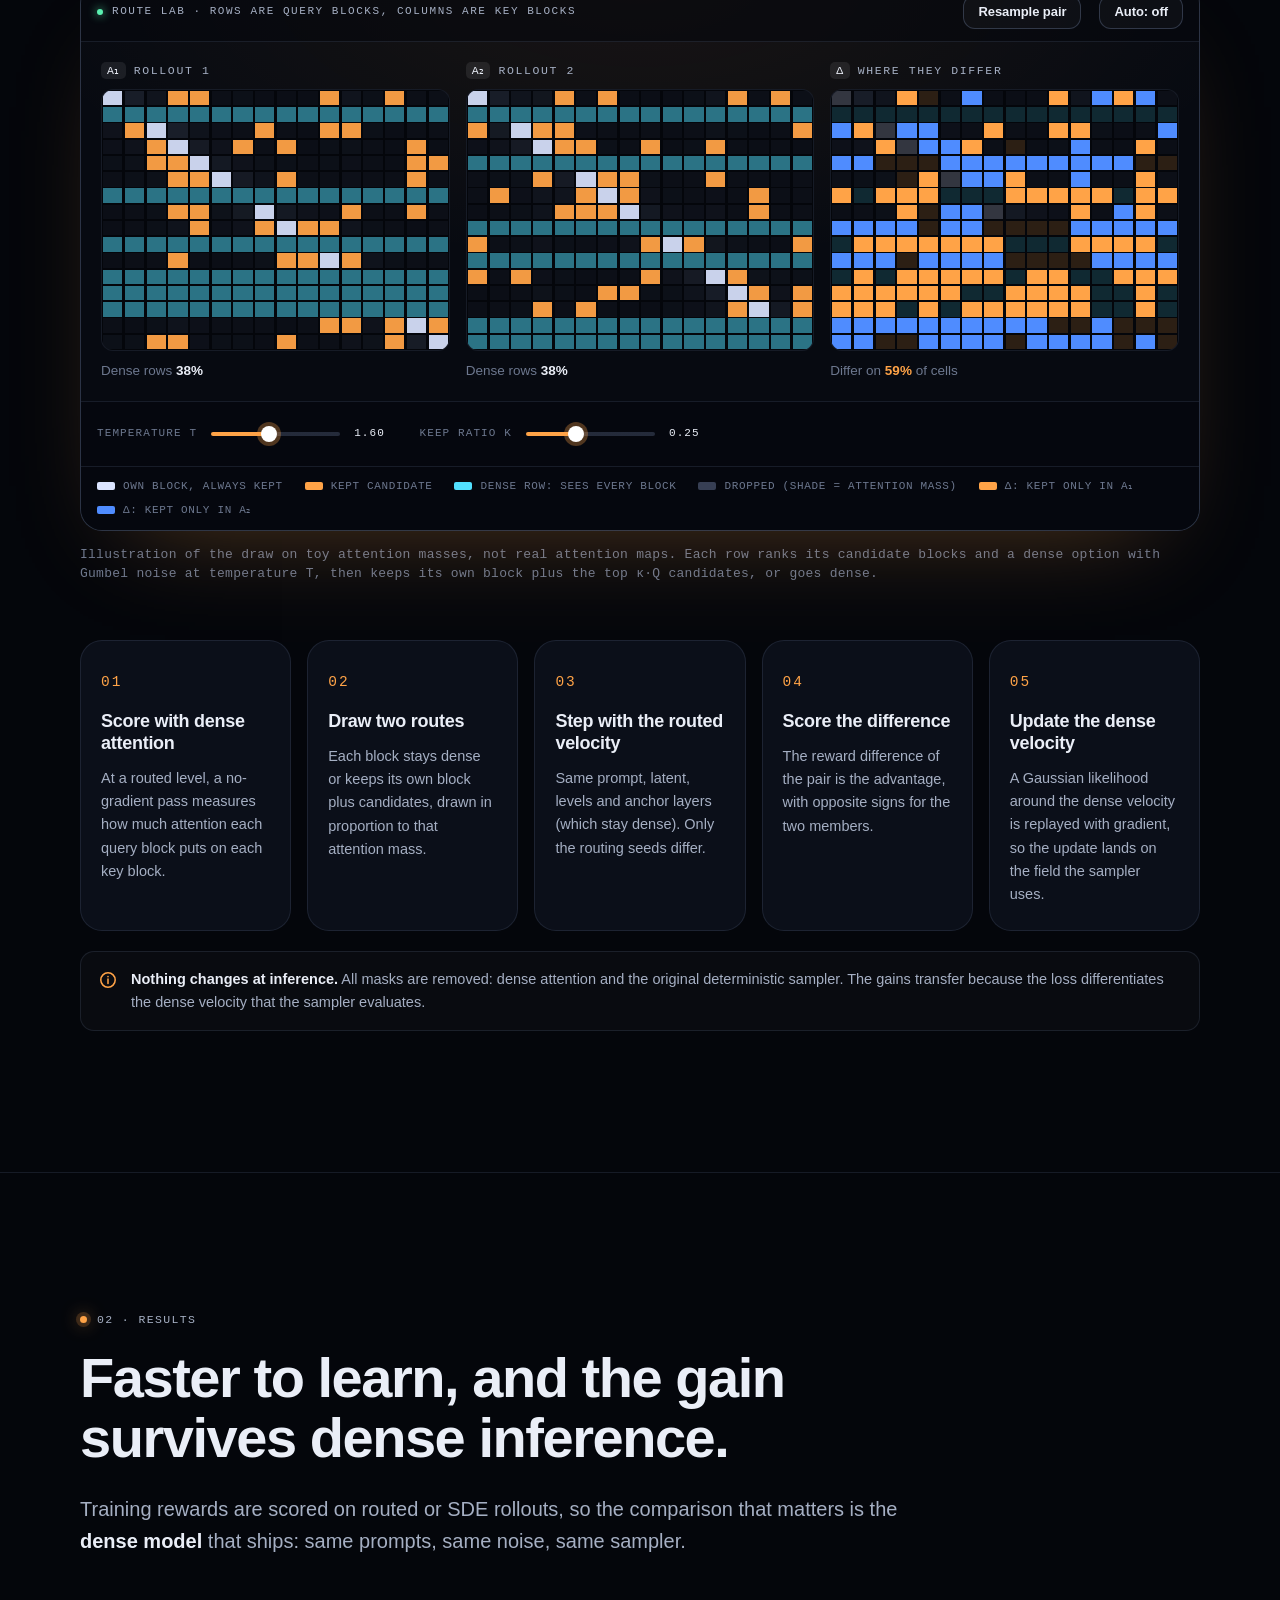
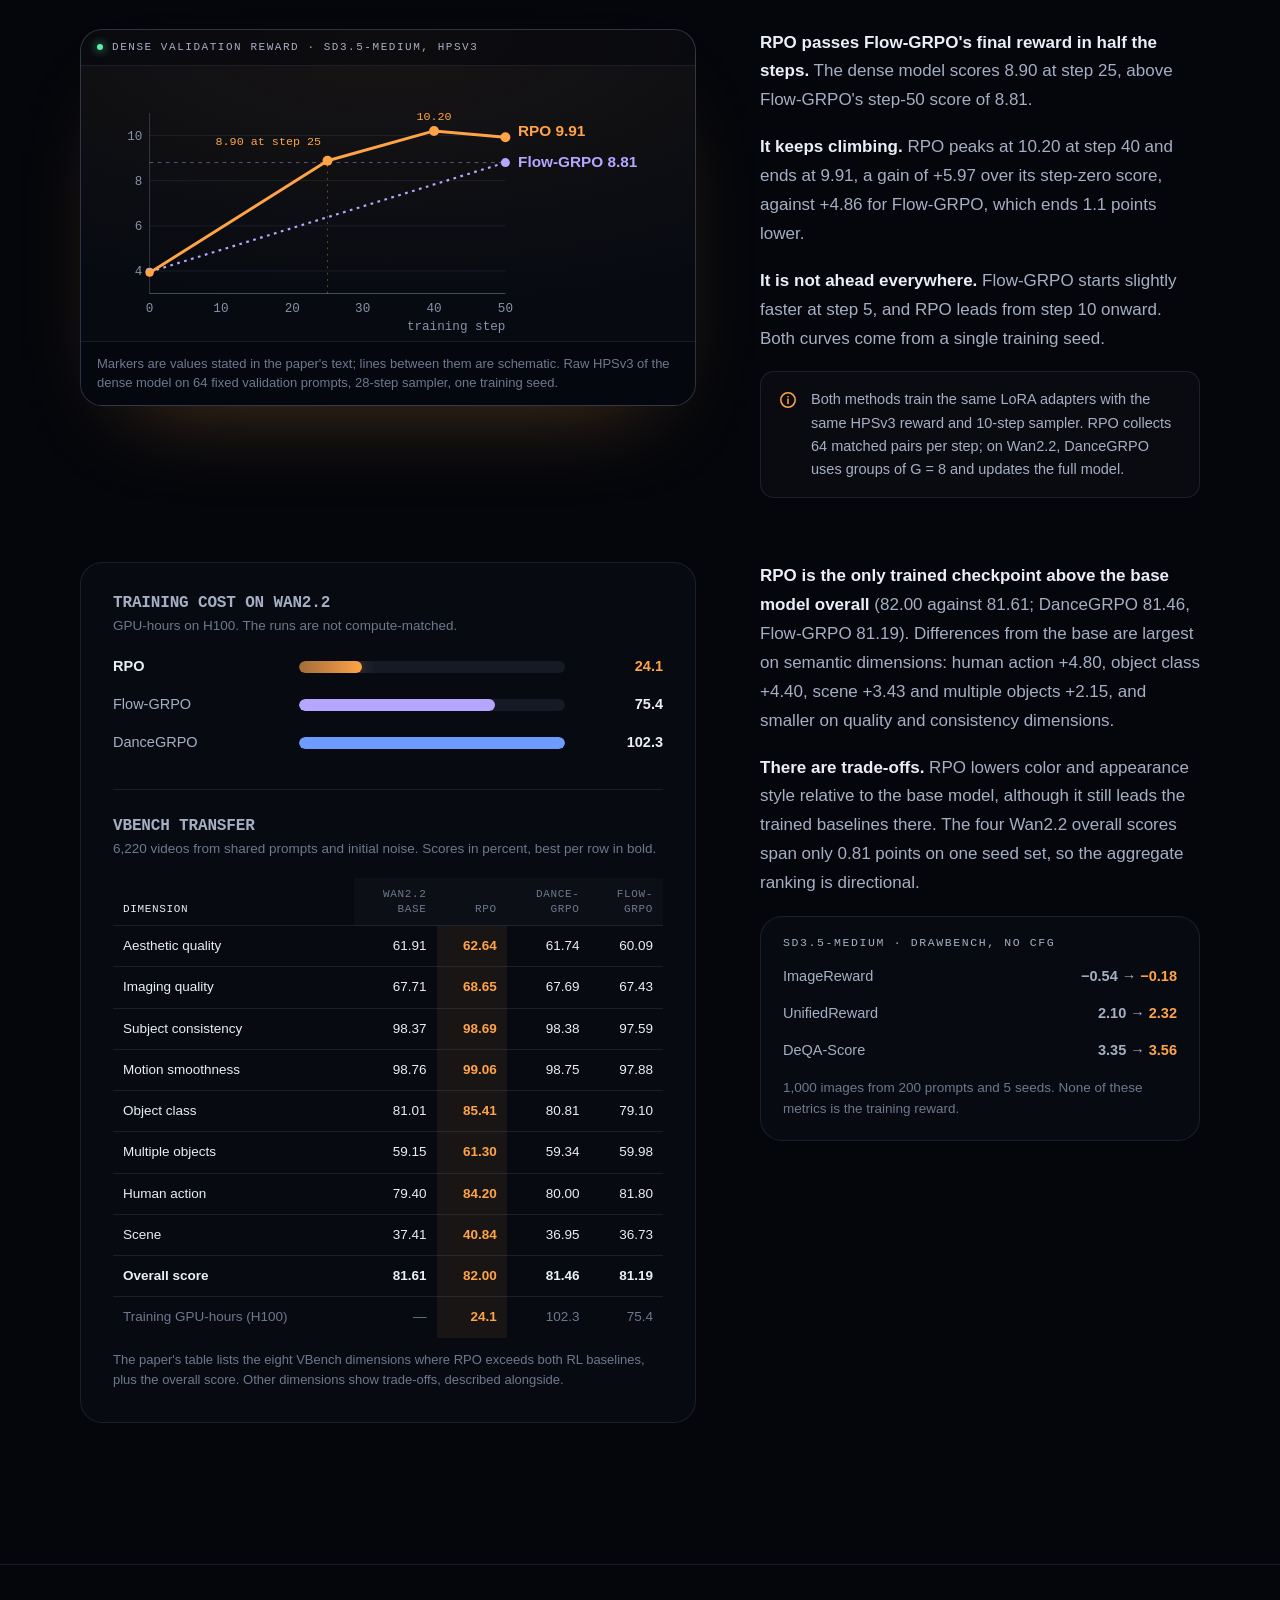
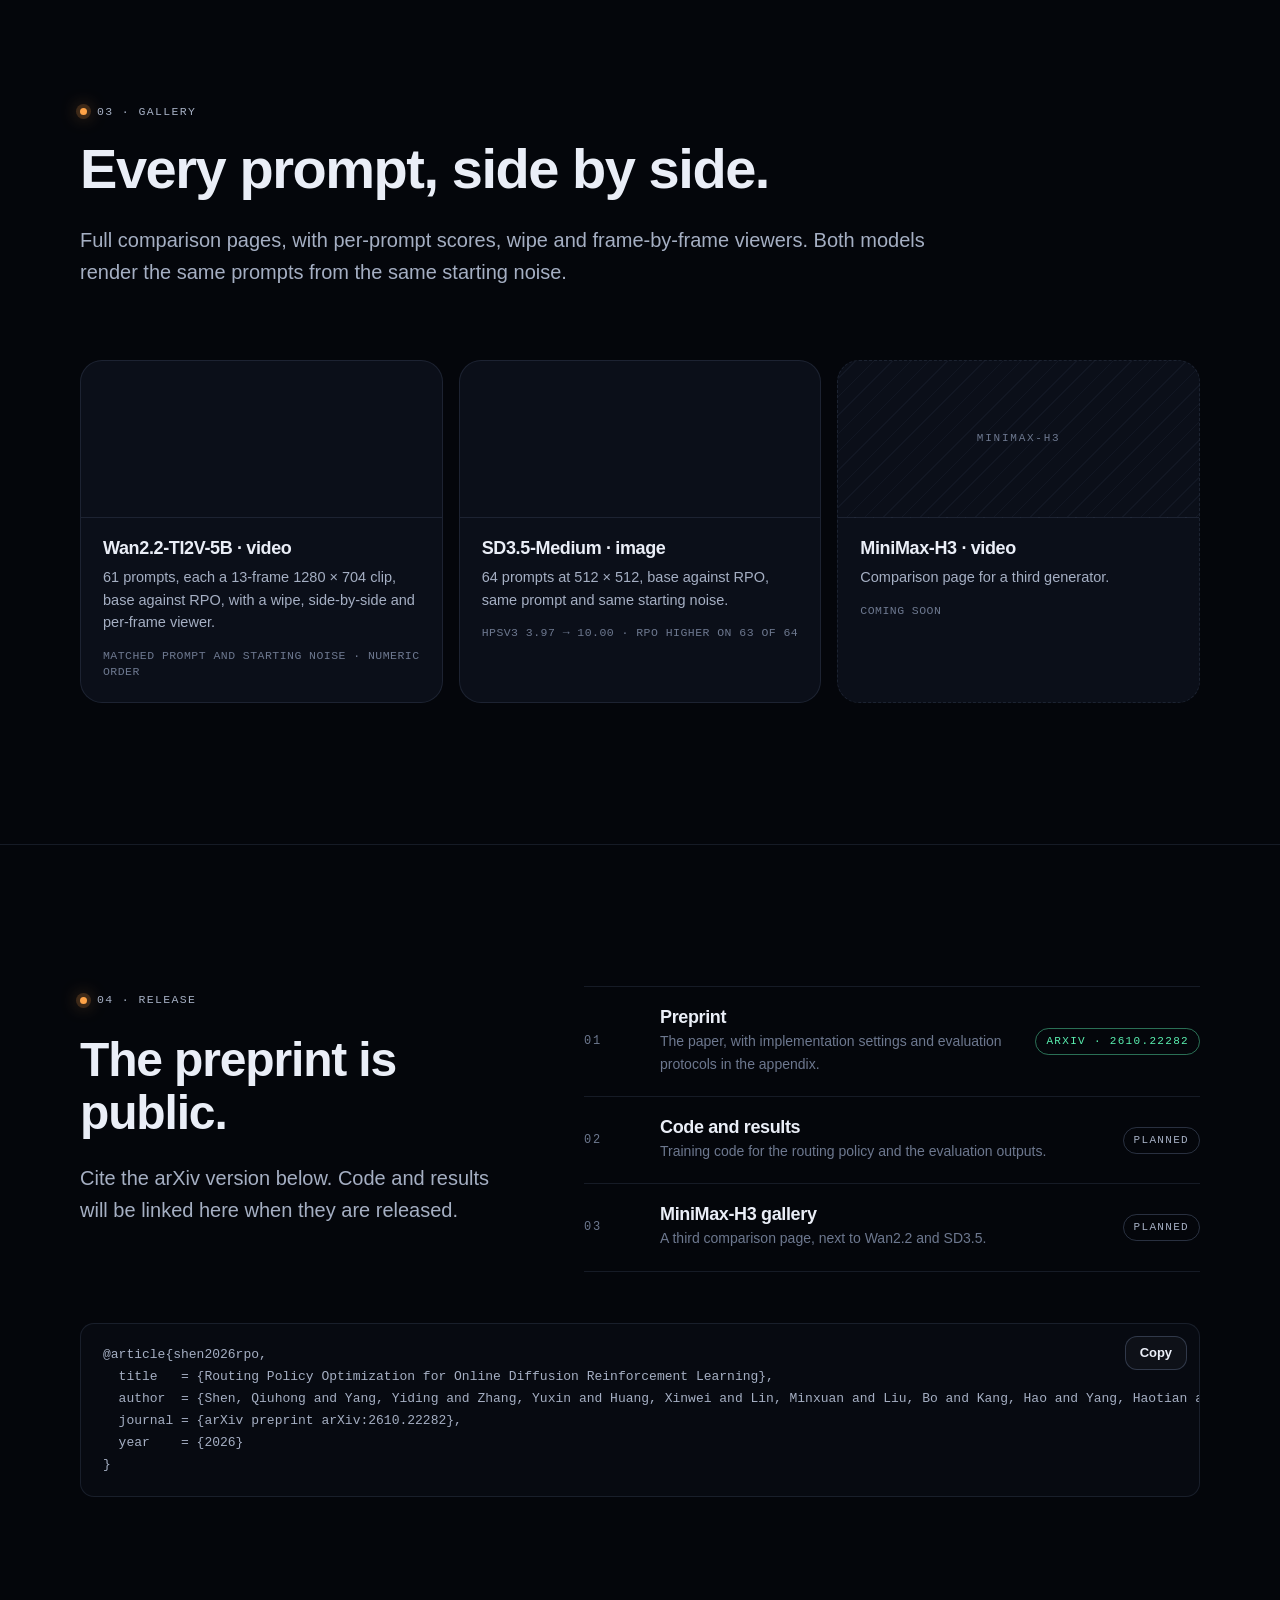
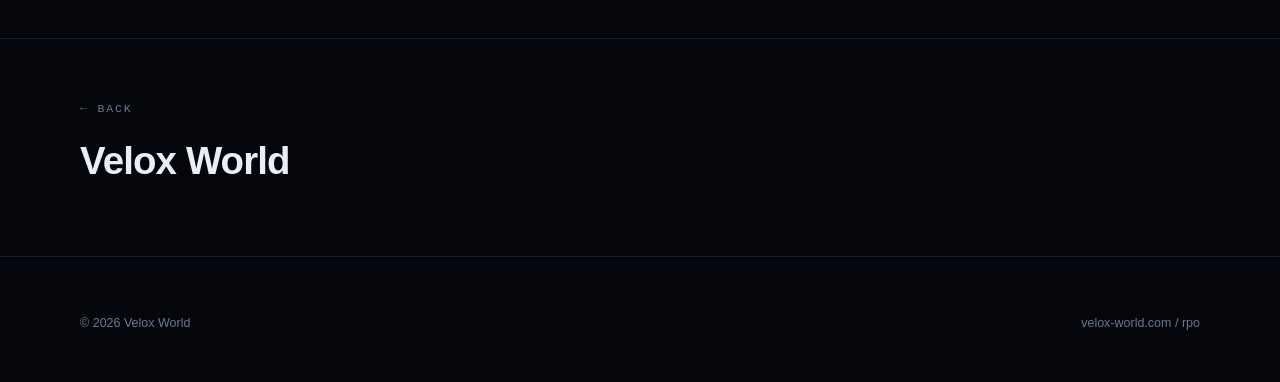
==== commit d1f90e57: "Link arXiv preprints and use the arXiv title for Velox Link both preprints (Velox 2610.22311, RPO 26" ====
--- a/rpo/index.html
+++ b/rpo/index.html
@@ -25,6 +25,8 @@
 <meta name="citation_author" content="Wang, Xinchao">
 <meta name="citation_author_institution" content="National University of Singapore">
 <meta name="citation_author_institution" content="ByteDance">
+<meta name="citation_arxiv_id" content="2610.22282">
+<meta name="citation_publication_date" content="2026/10/15">
 <link rel="alternate" hreflang="en" href="https://velox-world.com/rpo/">
 <link rel="alternate" hreflang="x-default" href="https://velox-world.com/rpo/">
 <link rel="alternate" type="text/plain" href="https://velox-world.com/llms.txt" title="Velox World — LLM summary">
@@ -78,6 +80,9 @@
     ],
     "url": "https://velox-world.com/rpo/",
     "mainEntityOfPage": { "@id": "https://velox-world.com/rpo/#webpage" },
+    "datePublished": "2026-10-15",
+    "sameAs": ["https://arxiv.org/abs/2610.22282"],
+    "identifier": "arXiv:2610.22282",
     "image": "https://media.velox-world.com/assets/img/og-rpo.png",
     "keywords": ["diffusion models", "reinforcement learning", "attention routing", "online RL", "visual generation"],
     "isAccessibleForFree": true,
@@ -121,7 +126,7 @@
   <section class="p-hero">
     <div class="blueprint" aria-hidden="true"></div>
     <div class="wrap">
-      <p class="crumbs rv"><a href="../">Velox World</a><span>/</span><span>Research</span><span>/</span><span style="color:var(--text)">RPO</span><span class="state"><i></i>Preprint · arXiv soon</span></p>
+      <p class="crumbs rv"><a href="../">Velox World</a><span>/</span><span>Research</span><span>/</span><span style="color:var(--text)">RPO</span><a class="state" href="https://arxiv.org/abs/2610.22282" target="_blank" rel="noopener"><i></i>Preprint · arXiv</a></p>
       <h1 class="p-title rv" style="--d:60ms"><span class="grad">RPO</span></h1>
       <p class="p-sub rv" style="--d:120ms">Routing Policy Optimization <em>for online diffusion reinforcement learning.</em></p>
       <div class="authors rv" style="--d:150ms">
@@ -143,7 +148,7 @@
       <p class="lead p-lead rv" style="--d:180ms">Reinforcement learning can align visual generators with rewards beyond pretraining, but score-function methods usually inject noise into the reverse trajectory and pay for it with large groups of complete rollouts. RPO moves exploration <b>inside</b> the generator: attention routing, drawn from the generator's own attention mass, becomes the stochastic action, and inference returns to dense attention with the original sampler.</p>
       <div class="p-cta rv" style="--d:240ms">
         <a class="btn primary" href="#viewer">Compare base and RPO <span class="arr" aria-hidden="true">↓</span></a>
-        <a class="btn" href="#release">Paper <span class="soon">arXiv · soon</span></a>
+        <a class="btn" href="https://arxiv.org/abs/2610.22282" target="_blank" rel="noopener">Paper <span class="soon">arXiv</span></a>
         <a class="btn" href="#release">Code <span class="soon">soon</span></a>
       </div>
     </div>
@@ -478,14 +483,23 @@
       <div class="split">
         <div class="rv">
           <p class="eyebrow"><i></i>04 · Release</p>
-          <h2 style="margin-top:22px;font-size:clamp(30px,3.8vw,48px);letter-spacing:-0.024em;line-height:1.1">What is coming, and when it lands here.</h2>
-          <p class="lead" style="margin-top:22px">This page will be updated in place when the preprint is public. Citation details appear here at that point.</p>
+          <h2 style="margin-top:22px;font-size:clamp(30px,3.8vw,48px);letter-spacing:-0.024em;line-height:1.1">The preprint is public.</h2>
+          <p class="lead" style="margin-top:22px">Cite the arXiv version below. Code and results will be linked here when they are released.</p>
         </div>
         <div class="release rv" style="--d:100ms">
-          <div class="rel-row"><span class="i">01</span><div><h4>Preprint</h4><p>The paper, with implementation settings and evaluation protocols in the appendix.</p></div><span class="st">arXiv · soon</span></div>
+          <div class="rel-row"><span class="i">01</span><div><h4>Preprint</h4><p>The paper, with implementation settings and evaluation protocols in the appendix.</p></div><a class="st live" href="https://arxiv.org/abs/2610.22282" target="_blank" rel="noopener">arXiv · 2610.22282</a></div>
           <div class="rel-row"><span class="i">02</span><div><h4>Code and results</h4><p>Training code for the routing policy and the evaluation outputs.</p></div><span class="st">Planned</span></div>
           <div class="rel-row"><span class="i">03</span><div><h4>MiniMax-H3 gallery</h4><p>A third comparison page, next to Wan2.2 and SD3.5.</p></div><span class="st">Planned</span></div>
         </div>
+      </div>
+      <div class="bib rv" style="margin-top:clamp(32px,4vw,56px)">
+        <button type="button" class="btn copy" data-copy="#bib-rpo" style="--h:34px;font-size:13px;padding:0 14px">Copy</button>
+        <pre id="bib-rpo">@article{shen2026rpo,
+  title   = {Routing Policy Optimization for Online Diffusion Reinforcement Learning},
+  author  = {Shen, Qiuhong and Yang, Yiding and Zhang, Yuxin and Huang, Xinwei and Lin, Minxuan and Liu, Bo and Kang, Hao and Yang, Haotian and Wang, Yizhi and Ma, Chongyang and Wang, Xinchao},
+  journal = {arXiv preprint arXiv:2610.22282},
+  year    = {2026}
+}</pre>
       </div>
     </div>
   </section>
